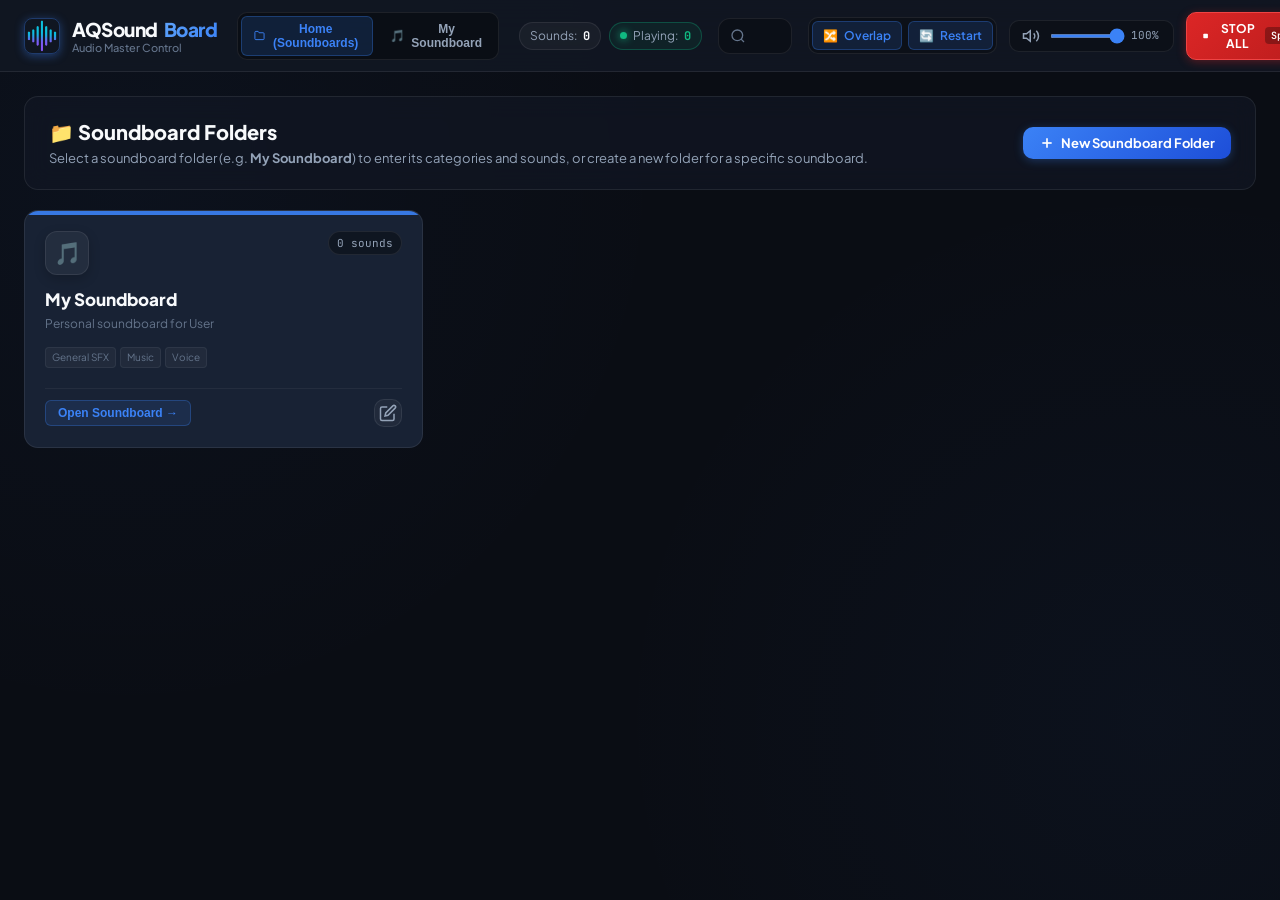
==== index.html @ 8452e9fe "Add multi-track active sound player rack, fix double plus on new soundboard button, and implement fu" ====
<!DOCTYPE html>
<html lang="en">
<head>
    <meta charset="UTF-8">
    <meta name="viewport" content="width=device-width, initial-scale=1.0">
    <title>AQSound | Audio Master Control</title>
    <link rel="icon" type="image/png" href="AQSoundboard_Logo.png">
    <link rel="apple-touch-icon" href="AQSoundboard_Logo.png">
    <link rel="stylesheet" href="styles.css">
    <link rel="preconnect" href="https://fonts.googleapis.com">
    <link rel="preconnect" href="https://fonts.gstatic.com" crossorigin>
    <link href="https://fonts.googleapis.com/css2?family=Plus+Jakarta+Sans:wght@400;500;600;700;800&family=JetBrains+Mono:wght@500;700&display=swap" rel="stylesheet">
    <!-- Google Identity Services (OAuth 2.0) -->
    <script src="https://accounts.google.com/gsi/client" async defer></script>
</head>
<body>
    <div id="dropOverlay" class="drop-overlay hidden">
        <div class="drop-box">
            <svg class="drop-icon" viewBox="0 0 24 24" fill="none" stroke="currentColor" stroke-width="2">
                <path d="M21 15v4a2 2 0 0 1-2 2H5a2 2 0 0 1-2-2v-4"></path>
                <polyline points="17 8 12 3 7 8"></polyline>
                <line x1="12" y1="3" x2="12" y2="15"></line>
            </svg>
            <h3>Drop Audio Files Here</h3>
            <p>MP3, WAV, OGG, AAC, MP4 audio supported</p>
        </div>
    </div>

    <!-- Top App Bar -->
    <header class="app-header">
        <div class="header-left">
            <div class="brand">
                <img src="AQSoundboard_Logo.png" alt="AQSound Logo" class="brand-logo-img">
                <div class="brand-title">
                    <h1>AQSound <span>Board</span></h1>
                    <span class="brand-subtitle">Audio Master Control</span>
                </div>
            </div>

            <!-- View Switcher Tabs (Home Folders vs Soundboard) -->
            <div class="nav-view-switcher">
                <button id="navHomeFoldersBtn" class="view-switch-btn active" title="View All Soundboards">
                    <svg viewBox="0 0 24 24" fill="none" stroke="currentColor" stroke-width="2" width="15" height="15">
                        <path d="M22 19a2 2 0 0 1-2 2H4a2 2 0 0 1-2-2V5a2 2 0 0 1 2-2h5l2 3h9a2 2 0 0 1 2 2z"></path>
                    </svg>
                    <span>Home (Soundboards)</span>
                </button>
                <button id="navSoundboardBtn" class="view-switch-btn" title="Open Active Soundboard">
                    <span id="activeSbNavIcon">🎭</span>
                    <span id="activeSoundboardNavLabel">GRIZAL</span>
                </button>
            </div>
            
            <div class="status-chips">
                <div class="status-chip" id="soundCountChip">
                    <span class="chip-label">Sounds:</span>
                    <strong id="totalSoundsCount">48</strong>
                </div>
                <div class="status-chip playing-chip" id="playingCountChip">
                    <span class="chip-dot"></span>
                    <span class="chip-label">Playing:</span>
                    <strong id="activePlayingCount">0</strong>
                </div>
            </div>
        </div>

        <div class="header-center">
            <div class="search-box">
                <svg class="search-icon" viewBox="0 0 24 24" fill="none" stroke="currentColor" stroke-width="2">
                    <circle cx="11" cy="11" r="8"></circle>
                    <line x1="21" y1="21" x2="16.65" y2="16.65"></line>
                </svg>
                <input type="text" id="searchInput" placeholder="Search sounds, chapters, SFX, or keybinds... (Ctrl+F)" autocomplete="off">
                <button id="clearSearchBtn" class="clear-btn hidden" title="Clear search">✕</button>
            </div>
        </div>

        <div class="header-right">
            <!-- Mode Toggles -->
            <div class="mode-toggles">
                <button id="playbackModeBtn" class="pill-btn" title="Toggle Polyphonic (multiple sounds) vs Solo (exclusive)">
                    <span class="icon" id="modeIcon">🔀</span>
                    <span id="modeText">Overlap</span>
                </button>
                <button id="retriggerModeBtn" class="pill-btn" title="Toggle Retrigger (Restart) vs Pause when keybind pressed again">
                    <span class="icon">🔄</span>
                    <span id="retriggerText">Restart</span>
                </button>
            </div>

            <!-- Master Volume -->
            <div class="master-volume-control">
                <button id="masterMuteBtn" class="icon-btn" title="Mute/Unmute Master">
                    <svg id="masterVolumeIcon" viewBox="0 0 24 24" fill="none" stroke="currentColor" stroke-width="2">
                        <polygon points="11 5 6 9 2 9 2 15 6 15 11 19 11 5"></polygon>
                        <path d="M19.07 4.93a10 10 0 0 1 0 14.14M15.54 8.46a5 5 0 0 1 0 7.07"></path>
                    </svg>
                </button>
                <div class="volume-slider-wrap">
                    <input type="range" id="masterVolumeSlider" min="0" max="100" value="100" title="Master Volume">
                    <span id="masterVolumeValue">100%</span>
                </div>
            </div>

            <!-- Panic Stop -->
            <button id="panicStopBtn" class="panic-btn" title="Stop all playing audio (Shortcut: Space or Esc)">
                <svg viewBox="0 0 24 24" fill="currentColor">
                    <rect x="6" y="6" width="12" height="12" rx="2"></rect>
                </svg>
                <span>STOP ALL</span>
                <span class="kbd-hint">Space</span>
            </button>

            <!-- Actions -->
            <div class="header-actions">
                <button id="openAddModalBtn" class="primary-btn" title="Add new sound button">
                    <svg viewBox="0 0 24 24" fill="none" stroke="currentColor" stroke-width="2.5">
                        <line x1="12" y1="5" x2="12" y2="19"></line>
                        <line x1="5" y1="12" x2="19" y2="12"></line>
                    </svg>
                    <span>Add Sound</span>
                </button>
                <button id="keybindMapBtn" class="icon-btn-bordered" title="View All Keybinds">
                    <svg viewBox="0 0 24 24" fill="none" stroke="currentColor" stroke-width="2">
                        <rect x="2" y="4" width="20" height="16" rx="2"></rect>
                        <path d="M6 8h.01M10 8h.01M14 8h.01M18 8h.01M6 12h.01M10 12h.01M14 12h.01M18 12h.01M7 16h10"></path>
                    </svg>
                </button>
                <button id="settingsBtn" class="icon-btn-bordered" title="Settings & Presets">
                    <svg viewBox="0 0 24 24" fill="none" stroke="currentColor" stroke-width="2">
                        <circle cx="12" cy="12" r="3"></circle>
                        <path d="M19.4 15a1.65 1.65 0 0 0 .33 1.82l.06.06a2 2 0 0 1 0 2.83 2 2 0 0 1-2.83 0l-.06-.06a1.65 1.65 0 0 0-1.82-.33 1.65 1.65 0 0 0-1 1.51V21a2 2 0 0 1-2 2 2 2 0 0 1-2-2v-.09A1.65 1.65 0 0 0 9 19.4a1.65 1.65 0 0 0-1.82.33l-.06.06a2 2 0 0 1-2.83 0 2 2 0 0 1 0-2.83l.06-.06a1.65 1.65 0 0 0 .33-1.82 1.65 1.65 0 0 0-1.51-1H3a2 2 0 0 1-2-2 2 2 0 0 1 2-2h.09A1.65 1.65 0 0 0 4.6 9a1.65 1.65 0 0 0-.33-1.82l-.06-.06a2 2 0 0 1 0-2.83 2 2 0 0 1 2.83 0l.06.06a1.65 1.65 0 0 0 1.82.33H9a1.65 1.65 0 0 0 1-1.51V3a2 2 0 0 1 2-2 2 2 0 0 1 2 2v.09a1.65 1.65 0 0 0 1 1.51 1.65 1.65 0 0 0 1.82-.33l.06-.06a2 2 0 0 1 2.83 0 2 2 0 0 1 0 2.83l-.06.06a1.65 1.65 0 0 0-.33 1.82V9a1.65 1.65 0 0 0 1.51 1H21a2 2 0 0 1 2 2 2 2 0 0 1-2 2h-.09a1.65 1.65 0 0 0-1.51 1z"></path>
                    </svg>
                </button>

                <!-- User Account Profile Button & Dropdown -->
                <div class="user-account-menu-wrap">
                    <button id="userAccountBtn" class="user-account-btn" title="Account & Workspace">
                        <div class="google-acc-avatar-letter header-avatar-letter" style="width:26px; height:26px; font-size:12px; background:#3b82f6;">U</div>
                        <img id="userAvatarImg" class="user-avatar" src="AQSoundboard_Logo.png" alt="Avatar" style="display:none;">
                        <div class="user-meta">
                            <span class="user-display-name" id="userDisplayName">User</span>
                            <span class="user-role-badge user" id="userRoleBadge">👤 User</span>
                        </div>
                        <svg viewBox="0 0 24 24" fill="none" stroke="currentColor" stroke-width="2.5" width="11" height="11">
                            <polyline points="6 9 12 15 18 9"></polyline>
                        </svg>
                    </button>
                    
                    <!-- Account Dropdown Menu -->
                    <div id="accountDropdownMenu" class="account-dropdown-menu hidden">
                        <div class="account-menu-header">
                            <div id="menuAvatarLetterCircle" class="google-acc-avatar-letter" style="background:#3b82f6;">U</div>
                            <img id="menuAvatarImg" class="menu-avatar" src="AQSoundboard_Logo.png" alt="Avatar" style="display:none;">
                            <div class="menu-user-info">
                                <strong id="menuUserName">User</strong>
                                <span id="menuUserEmail" class="menu-email">user@aqsound.local</span>
                                <span id="menuRoleTag" class="role-tag user">👤 Personal Account</span>
                            </div>
                        </div>
                        <div class="account-menu-divider"></div>
                        <button type="button" class="account-menu-action" id="openEditProfileBtn" style="font-weight:600;">
                            <svg viewBox="0 0 24 24" fill="none" stroke="currentColor" stroke-width="2" width="14" height="14">
                                <path d="M20 21v-2a4 4 0 0 0-4-4H8a4 4 0 0 0-4 4v2"></path>
                                <circle cx="12" cy="7" r="4"></circle>
                            </svg>
                            <span>Edit Profile / Account</span>
                        </button>
                        <button type="button" class="account-menu-action" id="openAuthModalBtn" style="font-weight:600;">
                            <svg viewBox="0 0 24 24" fill="none" stroke="currentColor" stroke-width="2" width="14" height="14">
                                <path d="M15 3h4a2 2 0 0 1 2 2v14a2 2 0 0 1-2 2h-4"></path>
                                <polyline points="10 17 15 12 10 7"></polyline>
                                <line x1="15" y1="12" x2="3" y2="12"></line>
                            </svg>
                            <span>Sign In / Switch Account</span>
                        </button>
                        <div class="account-menu-divider"></div>
                        <button type="button" class="account-menu-action danger" id="signOutBtn">
                            <svg viewBox="0 0 24 24" fill="none" stroke="currentColor" stroke-width="2" width="14" height="14">
                                <path d="M9 21H5a2 2 0 0 1-2-2V5a2 2 0 0 1 2-2h4"></path>
                                <polyline points="16 17 21 12 16 7"></polyline>
                                <line x1="21" y1="12" x2="9" y2="12"></line>
                            </svg>
                            <span>Sign Out</span>
                        </button>
                    </div>
                </div>
            </div>
        </div>
    </header>

    <!-- Home / Folders View (Home Screen) -->
    <section id="homeFoldersView" class="home-folders-view">
        <div class="home-folders-header">
            <div class="folders-header-left">
                <h2>📁 Soundboard Folders</h2>
                <p>Select a soundboard folder (e.g. <strong>My Soundboard</strong>) to enter its categories and sounds, or create a new folder for a specific soundboard.</p>
            </div>
            <div class="folders-header-right">
                <button id="createFolderBtn" class="primary-btn">
                    <svg viewBox="0 0 24 24" fill="none" stroke="currentColor" stroke-width="2.5" width="16" height="16">
                        <line x1="12" y1="5" x2="12" y2="19"></line>
                        <line x1="5" y1="12" x2="19" y2="12"></line>
                    </svg>
                    <span>New Soundboard Folder</span>
                </button>
            </div>
        </div>

        <div id="foldersGrid" class="folders-grid">
            <!-- Rendered dynamically by app.js: folders list -->
        </div>
    </section>

    <!-- Stage Soundboard View -->
    <div id="stageSoundboardView" class="stage-view hidden">
        <!-- Breadcrumb & Folder Title Bar -->
        <div id="folderBreadcrumbBar" class="folder-breadcrumb-bar">
            <button id="backToFoldersBtn" class="pill-btn highlight">
                <svg viewBox="0 0 24 24" fill="none" stroke="currentColor" stroke-width="2" width="14" height="14">
                    <line x1="19" y1="12" x2="5" y2="12"></line>
                    <polyline points="12 19 5 12 12 5"></polyline>
                </svg>
                <span>← All Soundboards</span>
            </button>
            <div class="current-folder-title">
                <span class="folder-icon" id="breadcrumbFolderIcon">🎵</span>
                <span id="breadcrumbFolderName">My Soundboard</span>
                <span class="folder-chip-count" id="breadcrumbFolderCount">0 sounds • 0 categories</span>
            </div>
        </div>

        <!-- Navigation / Category Filters Bar -->
        <nav class="categories-bar">
            <button id="catScrollLeftBtn" class="cat-nav-btn" title="Scroll left" aria-label="Scroll categories left">
                <svg viewBox="0 0 24 24" fill="none" stroke="currentColor" stroke-width="2.5">
                    <polyline points="15 18 9 12 15 6"></polyline>
                </svg>
            </button>
            <div class="categories-scroll" id="categoryChipsContainer">
                <!-- Populated dynamically: All, Favorites, General SFX, Kabanata 1..15, Custom -->
            </div>
            <button id="catScrollRightBtn" class="cat-nav-btn" title="Scroll right" aria-label="Scroll categories right">
                <svg viewBox="0 0 24 24" fill="none" stroke="currentColor" stroke-width="2.5">
                    <polyline points="9 18 15 12 9 6"></polyline>
                </svg>
            </button>
            <div class="view-controls">
                <button id="addCategoryBtn" class="pill-btn highlight small" title="Add a new category/chapter to this soundboard">
                    <span>+ Category</span>
                </button>
                <button id="viewGridDensityBtn" class="pill-btn small" title="Toggle Compact / Normal Grid">
                    <span class="icon">⊞</span>
                    <span id="densityText">Normal</span>
                </button>
            </div>
        </nav>

        <!-- Main Soundboard Stage -->
        <main class="main-content">
            <!-- Sound Cards Container -->
            <div id="soundboardGrid" class="sound-grid">
                <!-- Rendered by app.js -->
            </div>

            <!-- Empty state -->
            <div id="emptyState" class="empty-state hidden">
                <div class="empty-icon">🔍</div>
                <h3>No sounds found</h3>
                <p>Try a different search query or filter, or add a new sound button.</p>
                <button class="primary-btn" onclick="document.getElementById('openAddModalBtn').click()">+ Add Sound Now</button>
            </div>
        </main>
    </div>

    <!-- Persistent Pinned Category Bottom Window / Tray -->
    <section id="generalSfxTray" class="general-sfx-tray hidden" data-tray="pinned">
        <div class="sfx-tray-header">
            <div class="sfx-tray-left">
                <span class="sfx-pulse-dot"></span>
                <strong class="sfx-tray-title">⚡ Pinned Window:</strong>
                <span class="pinned-cat-badge" id="pinnedCatNameBadge">General SFX</span>
                <span class="sfx-tray-badge" id="generalSfxCountBadge">2 sounds</span>
                <span class="sfx-tray-desc">Drag any category tab here or switch:</span>
                <select id="pinnedCategoryDropdown" class="mini-select-tray" title="Switch pinned category"></select>
            </div>
            <div class="sfx-tray-right">
                <button id="toggleSfxTrayBtn" class="sfx-toggle-btn" title="Collapse / Expand Pinned Category Tray">
                    <span id="sfxTrayToggleIcon">▼</span>
                    <span id="sfxTrayToggleText">Collapse</span>
                </button>
            </div>
        </div>
        <div class="sfx-tray-drop-banner" id="trayDropBanner">
            <span class="banner-icon">📥</span>
            <span>Drop category here to pin to bottom window!</span>
        </div>
        <div id="generalSfxList" class="sfx-tray-list">
            <!-- Populated dynamically with pinned category sounds -->
        </div>
    </section>

    <!-- Sticky Now Playing Dock (Multi-Track Audio Player) -->
    <footer id="nowPlayingDock" class="now-playing-dock hidden">
        <div class="dock-rack-header hidden" id="dockRackHeader">
            <div class="dock-rack-left">
                <span class="dock-rack-tag">NOW PLAYING</span>
                <span class="dock-rack-count" id="dockRackCount">1 active sound</span>
            </div>
            <div class="dock-rack-right">
                <button type="button" id="dockStopAllBtn" class="dock-rack-stop-all" title="Stop all playing tracks">
                    <svg viewBox="0 0 24 24" fill="currentColor" width="12" height="12">
                        <rect x="6" y="6" width="12" height="12"></rect>
                    </svg>
                    <span>Stop All</span>
                </button>
            </div>
        </div>
        <div id="nowPlayingTracksList" class="dock-tracks-list">
            <!-- Dynamically populated with active track rows by updateNowPlayingDock() -->
        </div>
    </footer>

    <!-- ADD SOUND MODAL -->
    <div id="addSoundModal" class="modal-backdrop hidden">
        <div class="modal-card">
            <div class="modal-header">
                <h2>Add New Sound</h2>
                <button class="modal-close" id="closeAddModalBtn">✕</button>
            </div>
            <form id="addSoundForm" class="modal-body">
                <!-- File Picker / Drop Area -->
                <div class="form-group">
                    <label>Select Audio File</label>
                    <div class="file-drop-zone" id="modalFileDropZone">
                        <input type="file" id="soundFileInput" accept="audio/*,video/mp4" style="display:none;" multiple>
                        <svg viewBox="0 0 24 24" fill="none" stroke="currentColor" stroke-width="2">
                            <path d="M21 15v4a2 2 0 0 1-2 2H5a2 2 0 0 1-2-2v-4"></path>
                            <polyline points="17 8 12 3 7 8"></polyline>
                            <line x1="12" y1="3" x2="12" y2="15"></line>
                        </svg>
                        <p id="fileDropLabel">Click to browse audio files or drag & drop here</p>
                        <span class="file-hint">Supports MP3, WAV, OGG, M4A, FLAC, MP4 (multiple files allowed!)</span>
                    </div>
                </div>

                <div class="form-row">
                    <div class="form-group flex-2">
                        <label for="newSoundTitle">Sound Title / Button Name</label>
                        <input type="text" id="newSoundTitle" placeholder="e.g. Thunder Strike or Climax Theme" required>
                    </div>
                    <div class="form-group flex-1">
                        <label for="newSoundCategory">Category / Chapter</label>
                        <select id="newSoundCategory" class="select-input" required>
                            <!-- Populated dynamically with all categories -->
                        </select>
                        <div id="newCategoryCustomGroup" class="custom-category-group hidden">
                            <input type="text" id="newCategoryCustomInput" placeholder="Enter new category name..." autocomplete="off">
                        </div>
                    </div>
                </div>

                <div class="form-row">
                    <div class="form-group flex-1">
                        <label>Keybind Shortcut</label>
                        <div class="keybind-recorder-input">
                            <input type="text" id="newSoundKeybind" placeholder="Click button to record" readonly>
                            <button type="button" id="recordNewKeybindBtn" class="record-btn">Press Key</button>
                            <button type="button" id="clearNewKeybindBtn" class="clear-key-btn">Clear</button>
                        </div>
                    </div>
                    <div class="form-group flex-1">
                        <label for="newSoundColor">Card Accent Color</label>
                        <div class="color-picker-row">
                            <label class="color-dot"><input type="radio" name="accentColor" value="#3b82f6" checked><span style="background:#3b82f6;"></span></label>
                            <label class="color-dot"><input type="radio" name="accentColor" value="#2563eb"><span style="background:#2563eb;"></span></label>
                            <label class="color-dot"><input type="radio" name="accentColor" value="#06b6d4"><span style="background:#06b6d4;"></span></label>
                            <label class="color-dot"><input type="radio" name="accentColor" value="#10b981"><span style="background:#10b981;"></span></label>
                            <label class="color-dot"><input type="radio" name="accentColor" value="#ef4444"><span style="background:#ef4444;"></span></label>
                            <label class="color-dot"><input type="radio" name="accentColor" value="#8b5cf6"><span style="background:#8b5cf6;"></span></label>
                            <label class="color-dot"><input type="radio" name="accentColor" value="#ec4899"><span style="background:#ec4899;"></span></label>
                        </div>
                    </div>
                </div>

                <div class="form-row">
                    <div class="form-group flex-1">
                        <label class="checkbox-label">
                            <input type="checkbox" id="newSoundLoop">
                            <span>Loop audio continuously (recommended for BGM)</span>
                        </label>
                    </div>
                    <div class="form-group flex-1">
                        <label class="checkbox-label">
                            <input type="checkbox" id="newSoundIsBgm">
                            <span>Mark as Background Music (BGM)</span>
                        </label>
                    </div>
                </div>

                <div class="modal-footer">
                    <button type="button" class="secondary-btn" id="cancelAddBtn">Cancel</button>
                    <button type="submit" class="primary-btn" id="confirmAddBtn">Create Sound Button</button>
                </div>
            </form>
        </div>
    </div>

    <!-- EDIT SOUND MODAL -->
    <div id="editSoundModal" class="modal-backdrop hidden">
        <div class="modal-card">
            <div class="modal-header">
                <h2>Edit Sound</h2>
                <button class="modal-close" id="closeEditModalBtn">✕</button>
            </div>
            <form id="editSoundForm" class="modal-body">
                <input type="hidden" id="editSoundId">

                <div class="form-row">
                    <div class="form-group flex-2">
                        <label for="editSoundTitle">Button Name / Title</label>
                        <input type="text" id="editSoundTitle" required>
                    </div>
                    <div class="form-group flex-1">
                        <label for="editSoundCategory">Category / Chapter</label>
                        <select id="editSoundCategory" class="select-input" required>
                            <!-- Populated dynamically with all categories -->
                        </select>
                        <div id="editCategoryCustomGroup" class="custom-category-group hidden">
                            <input type="text" id="editCategoryCustomInput" placeholder="Enter new category name..." autocomplete="off">
                        </div>
                    </div>
                </div>

                <div class="form-row">
                    <div class="form-group flex-1">
                        <label>Keybind Shortcut</label>
                        <div class="keybind-recorder-input">
                            <input type="text" id="editSoundKeybind" placeholder="None" readonly>
                            <button type="button" id="recordEditKeybindBtn" class="record-btn">Press Key</button>
                            <button type="button" id="clearEditKeybindBtn" class="clear-key-btn">Clear</button>
                        </div>
                    </div>
                    <div class="form-group flex-1">
                        <label>Accent Color</label>
                        <div class="color-picker-row" id="editColorPickerRow">
                            <label class="color-dot"><input type="radio" name="editAccentColor" value="#3b82f6"><span style="background:#3b82f6;"></span></label>
                            <label class="color-dot"><input type="radio" name="editAccentColor" value="#2563eb"><span style="background:#2563eb;"></span></label>
                            <label class="color-dot"><input type="radio" name="editAccentColor" value="#06b6d4"><span style="background:#06b6d4;"></span></label>
                            <label class="color-dot"><input type="radio" name="editAccentColor" value="#10b981"><span style="background:#10b981;"></span></label>
                            <label class="color-dot"><input type="radio" name="editAccentColor" value="#ef4444"><span style="background:#ef4444;"></span></label>
                            <label class="color-dot"><input type="radio" name="editAccentColor" value="#8b5cf6"><span style="background:#8b5cf6;"></span></label>
                            <label class="color-dot"><input type="radio" name="editAccentColor" value="#ec4899"><span style="background:#ec4899;"></span></label>
                        </div>
                    </div>
                </div>

                <div class="form-row">
                    <div class="form-group flex-1">
                        <label for="editSoundVolume">Default Volume (<span id="editVolumeDisplay">100%</span>)</label>
                        <input type="range" id="editSoundVolume" min="0" max="100" value="100">
                    </div>
                    <div class="form-group flex-1">
                        <label for="editSoundPlaybackRate">Playback Speed (<span id="editSpeedDisplay">1.0x</span>)</label>
                        <select id="editSoundPlaybackRate" class="select-input">
                            <option value="0.5">0.5x (Slow-mo)</option>
                            <option value="0.75">0.75x</option>
                            <option value="1.0" selected>1.0x (Normal)</option>
                            <option value="1.25">1.25x</option>
                            <option value="1.5">1.5x (Fast)</option>
                            <option value="2.0">2.0x (Double Speed)</option>
                        </select>
                    </div>
                </div>

                <div class="form-row">
                    <div class="form-group flex-1">
                        <label class="checkbox-label">
                            <input type="checkbox" id="editSoundLoop">
                            <span>Loop this audio continuously</span>
                        </label>
                    </div>
                    <div class="form-group flex-1">
                        <label class="checkbox-label">
                            <input type="checkbox" id="editSoundIsBgm">
                            <span>Background Music (BGM) tag</span>
                        </label>
                    </div>
                </div>

                <div class="modal-footer space-between">
                    <button type="button" class="danger-btn" id="deleteSoundBtn">
                        <svg viewBox="0 0 24 24" fill="none" stroke="currentColor" stroke-width="2" width="16" height="16">
                            <polyline points="3 6 5 6 21 6"></polyline>
                            <path d="M19 6v14a2 2 0 0 1-2 2H7a2 2 0 0 1-2-2V6m3 0V4a2 2 0 0 1 2-2h4a2 2 0 0 1 2 2v2"></path>
                        </svg>
                        <span>Delete Sound</span>
                    </button>
                    <div class="modal-actions-right">
                        <button type="button" class="secondary-btn" id="cancelEditBtn">Cancel</button>
                        <button type="submit" class="primary-btn">Save Changes</button>
                    </div>
                </div>
            </form>
        </div>
    </div>

    <!-- QUICK KEYBIND RECORDING OVERLAY -->
    <div id="keybindCaptureModal" class="modal-backdrop capture-backdrop hidden">
        <div class="capture-box">
            <div class="capture-pulse"></div>
            <h3>Press Any Key or Combo</h3>
            <p>Assigning keybind for: <strong id="captureSoundTitle">Sound Title</strong></p>
            <div class="current-detected-key" id="detectedKeyDisplay">Listening...</div>
            <div class="capture-tips">
                <span>Supports letters (A-Z), numbers (0-9), F1-F12, Space, modifiers like Shift+A, Ctrl+1, etc.</span>
                <span>Press <strong>Esc</strong> to cancel, or <strong>Backspace</strong> to unbind.</span>
            </div>
            <button id="cancelCaptureBtn" class="secondary-btn">Cancel</button>
        </div>
    </div>

    <!-- KEYBIND MAP / CHEATSHEET MODAL -->
    <div id="keybindMapModal" class="modal-backdrop hidden">
        <div class="modal-card wide-modal">
            <div class="modal-header">
                <h2>Active Keybinds Cheat Sheet</h2>
                <button class="modal-close" id="closeKeybindMapBtn">✕</button>
            </div>
            <div class="modal-body">
                <p class="modal-description">Trigger any sound instantly from your keyboard. Click on any row to change its keybind.</p>
                <div class="keybind-table-wrap">
                    <table class="keybind-table">
                        <thead>
                            <tr>
                                <th>Keybind</th>
                                <th>Sound Title</th>
                                <th>Category</th>
                                <th>Type</th>
                                <th>Actions</th>
                            </tr>
                        </thead>
                        <tbody id="keybindTableBody">
                            <!-- Populated dynamically -->
                        </tbody>
                    </table>
                </div>
            </div>
        </div>
    </div>

    <!-- SETTINGS & BACKUP MODAL -->
    <div id="settingsModal" class="modal-backdrop hidden">
        <div class="modal-card">
            <div class="modal-header">
                <h2>Soundboard Settings & Backup</h2>
                <button class="modal-close" id="closeSettingsModalBtn">✕</button>
            </div>
            <div class="modal-body">
                <div class="settings-section">
                    <h3>Backup & Restore</h3>
                    <p>Export your custom soundboard configuration, names, and keybinds to a backup file, or restore one.</p>
                    <div class="settings-actions">
                        <button id="exportConfigBtn" class="pill-btn highlight">
                            <svg viewBox="0 0 24 24" fill="none" stroke="currentColor" stroke-width="2" width="16" height="16">
                                <path d="M21 15v4a2 2 0 0 1-2 2H5a2 2 0 0 1-2-2v-4"></path>
                                <polyline points="7 10 12 15 17 10"></polyline>
                                <line x1="12" y1="15" x2="12" y2="3"></line>
                            </svg>
                            <span>Export Config (JSON)</span>
                        </button>
                        <button id="importConfigBtn" class="pill-btn">
                            <svg viewBox="0 0 24 24" fill="none" stroke="currentColor" stroke-width="2" width="16" height="16">
                                <path d="M21 15v4a2 2 0 0 1-2 2H5a2 2 0 0 1-2-2v-4"></path>
                                <polyline points="17 8 12 3 7 8"></polyline>
                                <line x1="12" y1="3" x2="12" y2="15"></line>
                            </svg>
                            <span>Import Config (JSON)</span>
                        </button>
                        <input type="file" id="importConfigFile" accept=".json" style="display:none;">
                    </div>
                </div>

                <div class="settings-section">
                    <h3>Reset Options</h3>
                    <p>Reset to the original 48 GRizal Audio stage sounds and initial keybind mappings.</p>
                    <button id="resetDefaultsBtn" class="danger-btn outline">Reset to Default Sounds</button>
                </div>

                <div class="settings-section">
                    <h3>Keyboard Shortcuts</h3>
                    <ul class="shortcuts-list">
                        <li><kbd>Space</kbd> or <kbd>Esc</kbd> <span>Panic Stop all active audio</span></li>
                        <li><kbd>Ctrl</kbd> + <kbd>F</kbd> <span>Focus search bar</span></li>
                        <li><kbd>M</kbd> (when not in search) <span>Mute / Unmute master volume</span></li>
                    </ul>
                </div>
            </div>
        </div>
    </div>

    <!-- CREATE / RENAME SOUNDBOARD FOLDER MODAL -->
    <div id="folderModal" class="modal-backdrop hidden">
        <div class="modal-card">
            <div class="modal-header">
                <h2 id="folderModalTitle">Create New Soundboard Folder</h2>
                <button class="modal-close" id="closeFolderModalBtn">✕</button>
            </div>
            <form id="folderForm" class="modal-body">
                <input type="hidden" id="folderOriginalId">
                <div class="form-group">
                    <label for="folderNameInput">Soundboard Name</label>
                    <input type="text" id="folderNameInput" placeholder="e.g. My Soundboard, Gaming SFX, or Stage Play" required autocomplete="off">
                </div>
                <div class="form-group">
                    <label for="folderDescInput">Description (Optional)</label>
                    <input type="text" id="folderDescInput" placeholder="e.g. Soundboard collection for events, characters & SFX" autocomplete="off">
                </div>
                <div class="form-group">
                    <label>Folder Icon</label>
                    <div class="emoji-picker-row" id="folderEmojiPickerRow">
                        <label class="emoji-chip-radio"><input type="radio" name="folderIcon" value="📁" checked><span>📁</span></label>
                        <label class="emoji-chip-radio"><input type="radio" name="folderIcon" value="🎵"><span>🎵</span></label>
                        <label class="emoji-chip-radio"><input type="radio" name="folderIcon" value="🎭"><span>🎭</span></label>
                        <label class="emoji-chip-radio"><input type="radio" name="folderIcon" value="🎮"><span>🎮</span></label>
                        <label class="emoji-chip-radio"><input type="radio" name="folderIcon" value="🎙️"><span>🎙️</span></label>
                        <label class="emoji-chip-radio"><input type="radio" name="folderIcon" value="⚔️"><span>⚔️</span></label>
                        <label class="emoji-chip-radio"><input type="radio" name="folderIcon" value="🎬"><span>🎬</span></label>
                        <label class="emoji-chip-radio"><input type="radio" name="folderIcon" value="🎵"><span>🎵</span></label>
                        <label class="emoji-chip-radio"><input type="radio" name="folderIcon" value="⚡"><span>⚡</span></label>
                        <label class="emoji-chip-radio"><input type="radio" name="folderIcon" value="🔔"><span>🔔</span></label>
                    </div>
                </div>
                <div class="form-group">
                    <label>Folder Color Accent</label>
                    <div class="color-picker-row" id="folderColorPickerRow">
                        <label class="color-dot"><input type="radio" name="folderColor" value="#3b82f6" checked><span style="background:#3b82f6;"></span></label>
                        <label class="color-dot"><input type="radio" name="folderColor" value="#2563eb"><span style="background:#2563eb;"></span></label>
                        <label class="color-dot"><input type="radio" name="folderColor" value="#06b6d4"><span style="background:#06b6d4;"></span></label>
                        <label class="color-dot"><input type="radio" name="folderColor" value="#10b981"><span style="background:#10b981;"></span></label>
                        <label class="color-dot"><input type="radio" name="folderColor" value="#ef4444"><span style="background:#ef4444;"></span></label>
                        <label class="color-dot"><input type="radio" name="folderColor" value="#8b5cf6"><span style="background:#8b5cf6;"></span></label>
                        <label class="color-dot"><input type="radio" name="folderColor" value="#ec4899"><span style="background:#ec4899;"></span></label>
                    </div>
                </div>
                <div class="modal-footer">
                    <button type="button" class="secondary-btn" id="cancelFolderBtn">Cancel</button>
                    <button type="submit" class="primary-btn" id="submitFolderBtn">Save Soundboard</button>
                </div>
            </form>
        </div>
    </div>

    <!-- DELETE SOUNDBOARD FOLDER CONFIRMATION MODAL -->
    <div id="deleteFolderModal" class="modal-backdrop hidden">
        <div class="modal-card">
            <div class="modal-header">
                <h2>Delete Soundboard Folder</h2>
                <button class="modal-close" id="closeDeleteFolderModalBtn">✕</button>
            </div>
            <div class="modal-body">
                <p>Are you sure you want to delete soundboard folder <strong id="deleteFolderNameText"></strong>?</p>
                <p style="font-size:12px; color:var(--text-muted);">All categories and sound buttons in this soundboard will be removed.</p>
                <div class="modal-footer space-between" style="margin-top:12px;">
                    <button type="button" class="secondary-btn" id="cancelDeleteFolderBtn">Cancel</button>
                    <button type="button" class="danger-btn" id="confirmDeleteFolderBtn">Confirm Delete</button>
                </div>
            </div>
        </div>
    </div>

    <!-- CREATE NEW CATEGORY MODAL (Inside Soundboard) -->
    <div id="categoryModal" class="modal-backdrop hidden">
        <div class="modal-card">
            <div class="modal-header">
                <h2>Add Category to Soundboard</h2>
                <button class="modal-close" id="closeCategoryModalBtn">✕</button>
            </div>
            <form id="categoryForm" class="modal-body">
                <div class="form-group">
                    <label for="categoryNameInput">Category Name</label>
                    <input type="text" id="categoryNameInput" placeholder="e.g. Background Music, Battle SFX, or Voice" required autocomplete="off">
                </div>
                <div class="modal-footer">
                    <button type="button" class="secondary-btn" id="cancelCategoryBtn">Cancel</button>
                    <button type="submit" class="primary-btn">Add Category</button>
                </div>
            </form>
        </div>
    </div>

    <!-- RENAME CATEGORY MODAL -->
    <div id="renameCategoryModal" class="modal-backdrop hidden">
        <div class="modal-card">
            <div class="modal-header">
                <h2>Rename Category</h2>
                <button class="modal-close" id="closeRenameCategoryModalBtn">✕</button>
            </div>
            <form id="renameCategoryForm" class="modal-body">
                <input type="hidden" id="renameCategoryOldName">
                <div class="form-group">
                    <label for="renameCategoryNewName">New Category Name</label>
                    <input type="text" id="renameCategoryNewName" placeholder="e.g. Battle SFX or Soundtrack" required autocomplete="off">
                    <span class="file-hint" style="margin-top:6px; display:block;">All sounds currently assigned to this category will automatically update.</span>
                </div>
                <div class="modal-footer">
                    <button type="button" class="secondary-btn" id="cancelRenameCategoryBtn">Cancel</button>
                    <button type="submit" class="primary-btn">Save Name</button>
                </div>
            </form>
        </div>
    </div>

    <!-- DELETE CATEGORY MODAL -->
    <div id="deleteCategoryModal" class="modal-backdrop hidden">
        <div class="modal-card">
            <div class="modal-header">
                <h2>Delete Category</h2>
                <button class="modal-close" id="closeDeleteCategoryModalBtn">✕</button>
            </div>
            <form id="deleteCategoryForm" class="modal-body">
                <input type="hidden" id="deleteCategoryTargetName">
                <p style="font-size:14px; margin-bottom: 12px;">Are you sure you want to delete category <strong id="deleteCategoryTargetText"></strong>?</p>
                <div id="deleteCategorySoundsNotice" class="category-delete-notice">
                    <div style="font-weight: 700; margin-bottom: 6px; font-size: 13px;" id="deleteCategorySoundCountText">This category has sounds.</div>
                    <div style="font-size: 12px; color: var(--text-secondary); margin-bottom: 10px;">What would you like to do with sounds in this category?</div>
                    <div style="display: flex; flex-direction: column; gap: 10px;">
                        <label class="radio-label">
                            <input type="radio" name="deleteCategoryAction" value="move" checked>
                            <span>Move sounds to category:</span>
                            <select id="deleteCategoryMoveTarget" class="select-input mini-select" style="display:inline-block; width:auto; margin-left:6px;"></select>
                        </label>
                        <label class="radio-label" style="color: var(--accent-red);">
                            <input type="radio" name="deleteCategoryAction" value="delete">
                            <span>Delete these sounds from soundboard</span>
                        </label>
                    </div>
                </div>
                <div class="modal-footer space-between" style="margin-top: 16px;">
                    <button type="button" class="secondary-btn" id="cancelDeleteCategoryBtn">Cancel</button>
                    <button type="submit" class="danger-btn">Delete Category</button>
                </div>
            </form>
        </div>
    </div>

    <!-- USER AUTHENTICATION MODAL -->
    <div id="authModal" class="modal-backdrop hidden">
        <div class="modal-card auth-modal-card">
            <div class="modal-header">
                <div style="display:flex; align-items:center; gap:8px;">
                    <img src="AQSoundboard_Logo.png" alt="AQSound" style="width:22px; height:22px; border-radius:4px;">
                    <h2>AQSound Account</h2>
                </div>
                <button class="modal-close" id="closeAuthModalBtn">✕</button>
            </div>
            <div class="modal-body">
                <!-- Google OAuth Sign In Button Container -->
                <div class="google-signin-wrapper" id="googleSignInWrapper">
                    <div id="googleOfficialBtn" class="google-official-btn"></div>
                    <button type="button" class="google-signin-btn" id="authGoogleBtn">
                        <svg viewBox="0 0 24 24" width="18" height="18">
                            <path fill="#4285F4" d="M22.56 12.25c0-.78-.07-1.53-.2-2.25H12v4.26h5.92c-.26 1.37-1.04 2.53-2.21 3.31v2.77h3.57c2.08-1.92 3.28-4.74 3.28-8.09z"/>
                            <path fill="#34A853" d="M12 23c2.97 0 5.46-.98 7.28-2.66l-3.57-2.77c-.98.66-2.23 1.06-3.71 1.06-2.86 0-5.29-1.93-6.16-4.53H2.18v2.84C3.99 20.53 7.7 23 12 23z"/>
                            <path fill="#FBBC05" d="M5.84 14.09c-.22-.66-.35-1.36-.35-2.09s.13-1.43.35-2.09V7.06H2.18C1.43 8.55 1 10.22 1 12s.43 3.45 1.18 4.94l2.85-2.22.81-.63z"/>
                            <path fill="#EA4335" d="M12 5.38c1.62 0 3.06.56 4.21 1.64l3.15-3.15C17.45 2.09 14.97 1 12 1 7.7 1 3.99 3.47 2.18 7.06l3.66 2.84c.87-2.6 3.3-4.52 6.16-4.52z"/>
                        </svg>
                        <span>Sign in with Google</span>
                    </button>
                </div>

                <div class="auth-divider">
                    <span>OR CONTINUE WITH ACCOUNT</span>
                </div>

                <!-- Tabs: Sign In / Create Account -->
                <div class="auth-tabs">
                    <button type="button" class="auth-tab-btn active" id="authTabSignIn">Sign In</button>
                    <button type="button" class="auth-tab-btn" id="authTabSignUp">Create Account</button>
                </div>

                <!-- Sign In Form -->
                <form id="authSignInForm" class="auth-form">
                    <div class="form-group">
                        <label for="authSignInUsername">Username or Email</label>
                        <input type="text" id="authSignInUsername" placeholder="e.g. user or user@example.com" required autocomplete="username">
                    </div>
                    <div class="form-group">
                        <label for="authSignInPassword">Password</label>
                        <input type="password" id="authSignInPassword" placeholder="Enter your password" required autocomplete="current-password">
                        <button type="button" class="forgot-password-link" id="openForgotPasswordBtn">Forgot password?</button>
                    </div>
                    <button type="submit" class="primary-btn full-width" style="margin-top:6px;">Sign In</button>
                </form>

                <!-- Create Account Form (Hidden by default) -->
                <form id="authSignUpForm" class="auth-form hidden">
                    <div class="form-group">
                        <label for="authSignUpName">Display Name</label>
                        <input type="text" id="authSignUpName" placeholder="e.g. User" required autocomplete="name">
                    </div>
                    <div class="form-group">
                        <label for="authSignUpUsername">Username</label>
                        <input type="text" id="authSignUpUsername" placeholder="e.g. user123" required autocomplete="username">
                    </div>
                    <div class="form-group">
                        <label for="authSignUpPassword">Password</label>
                        <input type="password" id="authSignUpPassword" placeholder="Create a password" required autocomplete="new-password">
                    </div>
                    <button type="submit" class="primary-btn full-width" style="margin-top:6px;">Create Account</button>
                </form>
            </div>
        </div>
    </div>

    <!-- GOOGLE ACCOUNT SIGN IN MODAL -->
    <div id="googleAuthModal" class="modal-backdrop hidden">
        <div class="modal-card google-modal-card">
            <div class="google-modal-header">
                <button class="modal-close" id="closeGoogleAuthModalBtn" style="position:absolute; right:16px; top:16px;">✕</button>
                <svg viewBox="0 0 24 24" width="28" height="28" style="margin-bottom:6px;">
                    <path fill="#4285F4" d="M22.56 12.25c0-.78-.07-1.53-.2-2.25H12v4.26h5.92c-.26 1.37-1.04 2.53-2.21 3.31v2.77h3.57c2.08-1.92 3.28-4.74 3.28-8.09z"/>
                    <path fill="#34A853" d="M12 23c2.97 0 5.46-.98 7.28-2.66l-3.57-2.77c-.98.66-2.23 1.06-3.71 1.06-2.86 0-5.29-1.93-6.16-4.53H2.18v2.84C3.99 20.53 7.7 23 12 23z"/>
                    <path fill="#FBBC05" d="M5.84 14.09c-.22-.66-.35-1.36-.35-2.09s.13-1.43.35-2.09V7.06H2.18C1.43 8.55 1 10.22 1 12s.43 3.45 1.18 4.94l2.85-2.22.81-.63z"/>
                    <path fill="#EA4335" d="M12 5.38c1.62 0 3.06.56 4.21 1.64l3.15-3.15C17.45 2.09 14.97 1 12 1 7.7 1 3.99 3.47 2.18 7.06l3.66 2.84c.87-2.6 3.3-4.52 6.16-4.52z"/>
                </svg>
                <h3>Sign in with Google</h3>
                <p>Enter your Google account details to sign in</p>
            </div>
            <div style="padding: 20px;">
                <form id="googleAuthForm" class="auth-form">
                    <div class="form-group">
                        <label for="googleCustomName">Full Name</label>
                        <input type="text" id="googleCustomName" placeholder="Your Full Name (e.g. User)" required autocomplete="name">
                    </div>
                    <div class="google-input-row" style="margin-bottom:4px;">
                        <div class="form-group" style="flex:1;">
                            <label for="googleCustomEmail">Google Email</label>
                            <input type="email" id="googleCustomEmail" placeholder="user@gmail.com" required autocomplete="email">
                        </div>
                    </div>
                    <button type="submit" class="primary-btn full-width" style="margin-top:6px;" id="googleCustomSubmitBtn">Continue with Google</button>
                </form>
            </div>
        </div>
    </div>

    <!-- EDIT ACCOUNT PROFILE MODAL -->
    <div id="editProfileModal" class="modal-backdrop hidden">
        <div class="modal-card auth-modal-card">
            <div class="modal-header">
                <h2>Edit Account Profile</h2>
                <button class="modal-close" id="closeEditProfileModalBtn">✕</button>
            </div>
            <form id="editProfileForm" class="modal-body auth-form">
                <div class="edit-profile-avatar-row">
                    <div id="editProfileAvatarPreview" class="edit-avatar-preview">U</div>
                    <div style="flex:1;">
                        <strong id="editProfileHeaderName" style="font-size:14px; display:block;">User</strong>
                        <span id="editProfileHeaderRole" class="role-tag user" style="font-size:10px;">👤 Personal Account</span>
                    </div>
                </div>

                <div class="form-group">
                    <label for="profileDisplayNameInput">Display Name</label>
                    <input type="text" id="profileDisplayNameInput" placeholder="e.g. User" required autocomplete="name">
                </div>

                <div class="form-group">
                    <label for="profileUsernameInput">Username</label>
                    <input type="text" id="profileUsernameInput" placeholder="e.g. user123" required autocomplete="username">
                </div>

                <div class="form-group">
                    <label for="profileEmailInput">Email Address</label>
                    <input type="email" id="profileEmailInput" placeholder="user@aqsound.local" autocomplete="email">
                </div>

                <div class="account-menu-divider" style="margin: 4px 0;"></div>
                <span style="font-size: 11px; font-weight: 700; color: var(--text-secondary); display:block;">CHANGE PASSWORD (OPTIONAL)</span>

                <div class="form-group">
                    <label for="profileCurrentPasswordInput">Current Password</label>
                    <input type="password" id="profileCurrentPasswordInput" placeholder="Enter current password if set" autocomplete="current-password">
                </div>

                <div class="form-group">
                    <label for="profileNewPasswordInput">New Password</label>
                    <input type="password" id="profileNewPasswordInput" placeholder="Leave blank to keep unchanged" autocomplete="new-password">
                </div>

                <div class="modal-footer space-between" style="margin-top: 10px;">
                    <button type="button" class="secondary-btn" id="cancelEditProfileBtn">Cancel</button>
                    <button type="submit" class="primary-btn">Save Changes</button>
                </div>
            </form>
        </div>
    </div>

    <!-- FORGOT / RESET PASSWORD MODAL -->
    <div id="forgotPasswordModal" class="modal-backdrop hidden">
        <div class="modal-card auth-modal-card">
            <div class="modal-header">
                <h2>Reset Password</h2>
                <button class="modal-close" id="closeForgotPasswordModalBtn">✕</button>
            </div>
            <form id="forgotPasswordForm" class="modal-body auth-form">
                <p style="font-size: 12px; color: var(--text-secondary); margin-bottom: 4px;">
                    Enter your account username or registered email address and choose a new password.
                </p>

                <div class="form-group">
                    <label for="forgotUsernameInput">Username or Email</label>
                    <input type="text" id="forgotUsernameInput" placeholder="e.g. user or user@example.com" required autocomplete="username">
                </div>

                <div class="form-group">
                    <label for="forgotNewPasswordInput">New Password</label>
                    <input type="password" id="forgotNewPasswordInput" placeholder="Enter your new password" required autocomplete="new-password">
                </div>

                <div class="form-group">
                    <label for="forgotConfirmPasswordInput">Confirm New Password</label>
                    <input type="password" id="forgotConfirmPasswordInput" placeholder="Confirm your new password" required autocomplete="new-password">
                </div>

                <div class="modal-footer space-between" style="margin-top: 10px;">
                    <button type="button" class="secondary-btn" id="cancelForgotPasswordBtn">Back to Sign In</button>
                    <button type="submit" class="primary-btn">Reset Password</button>
                </div>
            </form>
        </div>
    </div>

    <!-- Toast Notification Container -->
    <div id="toastContainer" class="toast-container"></div>

    <!-- Scripts -->
    <script src="sounds-data.js"></script>
    <script src="db.js"></script>
    <script src="app.js"></script>
</body>
</html>
---- styles.css ----
/* Modern Stage Soundboard Stylesheet */
:root {
    --bg-main: #0a0d14;
    --bg-surface: #121824;
    --bg-card: #182234;
    --bg-card-hover: #1f2c42;
    --bg-card-active: #243550;
    --border-color: rgba(255, 255, 255, 0.08);
    --border-color-focus: rgba(59, 130, 246, 0.5);
    
    --text-primary: #f8fafc;
    --text-secondary: #94a3b8;
    --text-muted: #64748b;

    --accent-gold: #3b82f6;
    --accent-red: #ef4444;
    --accent-emerald: #10b981;
    --accent-cyan: #06b6d4;
    --accent-blue: #3b82f6;
    --accent-purple: #8b5cf6;
    --accent-pink: #ec4899;

    --font-sans: 'Plus Jakarta Sans', system-ui, -apple-system, sans-serif;
    --font-mono: 'JetBrains Mono', monospace;

    --header-height: 72px;
    --categories-height: 64px;
    --dock-height: 78px;
    --radius-sm: 6px;
    --radius-md: 10px;
    --radius-lg: 14px;
    --radius-xl: 20px;
    --transition: all 0.2s cubic-bezier(0.16, 1, 0.3, 1);
}

*, *::before, *::after {
    box-sizing: border-box;
    margin: 0;
    padding: 0;
}

body {
    background-color: var(--bg-main);
    color: var(--text-primary);
    font-family: var(--font-sans);
    line-height: 1.5;
    min-height: 100vh;
    overflow-x: hidden;
    user-select: none;
    -webkit-user-select: none;
    background-image: 
        radial-gradient(circle at 10% 20%, rgba(59, 130, 246, 0.04) 0%, transparent 40%),
        radial-gradient(circle at 90% 80%, rgba(59, 130, 246, 0.04) 0%, transparent 40%);
    background-attachment: fixed;
}

/* Scrollbars */
::-webkit-scrollbar {
    width: 8px;
    height: 8px;
}
::-webkit-scrollbar-track {
    background: var(--bg-main);
}
::-webkit-scrollbar-thumb {
    background: #273549;
    border-radius: 4px;
}
::-webkit-scrollbar-thumb:hover {
    background: #384c66;
}

/* ================= HEADER ================= */
.app-header {
    position: sticky;
    top: 0;
    z-index: 50;
    height: var(--header-height);
    background: rgba(18, 24, 36, 0.85);
    backdrop-filter: blur(16px);
    -webkit-backdrop-filter: blur(16px);
    border-bottom: 1px solid var(--border-color);
    display: flex;
    align-items: center;
    justify-content: space-between;
    padding: 0 24px;
    gap: 16px;
}

.header-left {
    display: flex;
    align-items: center;
    gap: 20px;
}

.brand {
    display: flex;
    align-items: center;
    gap: 12px;
}

.brand-badge {
    background: linear-gradient(135deg, #3b82f6, #1d4ed8);
    color: #000;
    font-size: 11px;
    font-weight: 800;
    padding: 3px 7px;
    border-radius: 6px;
    letter-spacing: 0.5px;
    box-shadow: 0 2px 8px rgba(59, 130, 246, 0.3);
}

.brand-title h1 {
    font-size: 19px;
    font-weight: 800;
    letter-spacing: -0.5px;
    display: flex;
    align-items: center;
    gap: 6px;
}
.brand-title h1 span {
    color: var(--accent-gold);
    background: linear-gradient(135deg, #60a5fa, #3b82f6);
    -webkit-background-clip: text;
    -webkit-text-fill-color: transparent;
}
.brand-subtitle {
    font-size: 11px;
    color: var(--text-muted);
    font-weight: 500;
    display: block;
    margin-top: -3px;
}

.status-chips {
    display: flex;
    align-items: center;
    gap: 8px;
}
.status-chip {
    background: rgba(255, 255, 255, 0.04);
    border: 1px solid var(--border-color);
    padding: 4px 10px;
    border-radius: 20px;
    font-size: 12px;
    color: var(--text-secondary);
    display: flex;
    align-items: center;
    gap: 6px;
}
.status-chip strong {
    color: var(--text-primary);
    font-family: var(--font-mono);
}
.status-chip.playing-chip {
    border-color: rgba(16, 185, 129, 0.3);
    background: rgba(16, 185, 129, 0.08);
}
.status-chip.playing-chip strong {
    color: var(--accent-emerald);
}
.chip-dot {
    width: 7px;
    height: 7px;
    border-radius: 50%;
    background: var(--accent-emerald);
    box-shadow: 0 0 8px var(--accent-emerald);
    animation: pulse 1.5s infinite;
}

@keyframes pulse {
    0%, 100% { opacity: 1; transform: scale(1); }
    50% { opacity: 0.4; transform: scale(0.85); }
}

/* Header Center: Search */
.header-center {
    flex: 1;
    max-width: 460px;
}
.search-box {
    position: relative;
    display: flex;
    align-items: center;
    width: 100%;
}
.search-icon {
    position: absolute;
    left: 12px;
    width: 16px;
    height: 16px;
    color: var(--text-muted);
    pointer-events: none;
}
.search-box input {
    width: 100%;
    background: rgba(10, 13, 20, 0.7);
    border: 1px solid var(--border-color);
    border-radius: 12px;
    padding: 9px 36px 9px 36px;
    color: var(--text-primary);
    font-family: var(--font-sans);
    font-size: 13px;
    transition: var(--transition);
}
.search-box input:focus {
    outline: none;
    border-color: var(--accent-gold);
    box-shadow: 0 0 0 3px rgba(59, 130, 246, 0.15);
    background: rgba(10, 13, 20, 0.95);
}
.clear-btn {
    position: absolute;
    right: 10px;
    background: transparent;
    border: none;
    color: var(--text-muted);
    cursor: pointer;
    font-size: 14px;
    padding: 4px;
}
.clear-btn:hover {
    color: var(--text-primary);
}

/* Header Right */
.header-right {
    display: flex;
    align-items: center;
    gap: 12px;
}

.mode-toggles {
    display: flex;
    align-items: center;
    gap: 6px;
    background: rgba(0, 0, 0, 0.25);
    padding: 3px;
    border-radius: var(--radius-md);
    border: 1px solid var(--border-color);
}

.pill-btn {
    background: transparent;
    border: none;
    color: var(--text-secondary);
    padding: 6px 10px;
    border-radius: var(--radius-sm);
    font-family: var(--font-sans);
    font-size: 12px;
    font-weight: 600;
    cursor: pointer;
    display: inline-flex;
    align-items: center;
    gap: 6px;
    transition: var(--transition);
}
.pill-btn:hover {
    color: var(--text-primary);
    background: rgba(255, 255, 255, 0.06);
}
.pill-btn.active {
    background: rgba(59, 130, 246, 0.15);
    color: var(--accent-gold);
    border: 1px solid rgba(59, 130, 246, 0.3);
}
.pill-btn.small {
    padding: 4px 8px;
    font-size: 11px;
}
.pill-btn.highlight {
    background: rgba(59, 130, 246, 0.15);
    color: #60a5fa;
    border: 1px solid rgba(59, 130, 246, 0.3);
}

/* Master Volume */
.master-volume-control {
    display: flex;
    align-items: center;
    gap: 8px;
    background: rgba(0, 0, 0, 0.25);
    padding: 4px 10px;
    border-radius: var(--radius-md);
    border: 1px solid var(--border-color);
}
.master-volume-control .icon-btn {
    background: transparent;
    border: none;
    color: var(--text-secondary);
    cursor: pointer;
    display: flex;
    align-items: center;
    padding: 2px;
}
.master-volume-control .icon-btn:hover {
    color: var(--text-primary);
}
.master-volume-control .icon-btn svg {
    width: 18px;
    height: 18px;
}
.volume-slider-wrap {
    display: flex;
    align-items: center;
    gap: 6px;
}
.volume-slider-wrap input[type="range"] {
    width: 75px;
    height: 4px;
    accent-color: var(--accent-gold);
    cursor: pointer;
}
#masterVolumeValue {
    font-family: var(--font-mono);
    font-size: 11px;
    color: var(--text-secondary);
    min-width: 32px;
}

/* Panic Stop */
.panic-btn {
    background: linear-gradient(135deg, #dc2626, #b91c1c);
    border: 1px solid #ef4444;
    color: #fff;
    padding: 8px 14px;
    border-radius: var(--radius-md);
    font-family: var(--font-sans);
    font-size: 12px;
    font-weight: 700;
    cursor: pointer;
    display: flex;
    align-items: center;
    gap: 8px;
    box-shadow: 0 2px 10px rgba(220, 38, 38, 0.35);
    transition: var(--transition);
}
.panic-btn svg {
    width: 14px;
    height: 14px;
}
.panic-btn:hover {
    background: linear-gradient(135deg, #ef4444, #dc2626);
    transform: translateY(-1px);
    box-shadow: 0 4px 14px rgba(239, 68, 68, 0.45);
}
.panic-btn:active {
    transform: translateY(1px);
}
.kbd-hint {
    background: rgba(0, 0, 0, 0.3);
    padding: 2px 6px;
    border-radius: 4px;
    font-family: var(--font-mono);
    font-size: 10px;
    font-weight: 600;
}

/* Header Action Buttons */
.header-actions {
    display: flex;
    align-items: center;
    gap: 8px;
}
.primary-btn {
    background: linear-gradient(135deg, #3b82f6, #1d4ed8);
    color: #ffffff;
    border: none;
    padding: 8px 16px;
    border-radius: var(--radius-md);
    font-family: var(--font-sans);
    font-size: 13px;
    font-weight: 700;
    cursor: pointer;
    display: flex;
    align-items: center;
    gap: 6px;
    transition: var(--transition);
    box-shadow: 0 2px 10px rgba(59, 130, 246, 0.3);
}
.primary-btn svg {
    width: 16px;
    height: 16px;
}
.primary-btn:hover {
    background: linear-gradient(135deg, #60a5fa, #3b82f6);
    transform: translateY(-1px);
    box-shadow: 0 4px 14px rgba(59, 130, 246, 0.45);
}
.primary-btn:active {
    transform: translateY(1px);
}
.icon-btn-bordered {
    background: rgba(255, 255, 255, 0.04);
    border: 1px solid var(--border-color);
    color: var(--text-secondary);
    width: 36px;
    height: 36px;
    border-radius: var(--radius-md);
    display: flex;
    align-items: center;
    justify-content: center;
    cursor: pointer;
    transition: var(--transition);
}
.icon-btn-bordered svg {
    width: 18px;
    height: 18px;
}
.icon-btn-bordered:hover {
    color: var(--text-primary);
    background: rgba(255, 255, 255, 0.08);
    border-color: rgba(255, 255, 255, 0.2);
}

/* ================= CATEGORIES BAR ================= */
.categories-bar {
    position: sticky;
    top: var(--header-height);
    z-index: 40;
    background: rgba(14, 19, 29, 0.92);
    backdrop-filter: blur(14px);
    -webkit-backdrop-filter: blur(14px);
    border-bottom: 1px solid var(--border-color);
    display: flex;
    align-items: center;
    justify-content: space-between;
    padding: 0 16px;
    height: var(--categories-height);
    gap: 8px;
}

.cat-nav-btn {
    background: rgba(255, 255, 255, 0.05);
    border: 1px solid var(--border-color);
    color: var(--text-secondary);
    width: 32px;
    height: 32px;
    border-radius: 50%;
    display: flex;
    align-items: center;
    justify-content: center;
    cursor: pointer;
    flex-shrink: 0;
    transition: var(--transition);
}
.cat-nav-btn svg {
    width: 16px;
    height: 16px;
}
.cat-nav-btn:hover {
    color: var(--accent-gold);
    background: rgba(59, 130, 246, 0.12);
    border-color: var(--accent-gold);
    box-shadow: 0 0 10px rgba(59, 130, 246, 0.2);
}
.cat-nav-btn:disabled, .cat-nav-btn.disabled {
    opacity: 0.2;
    cursor: not-allowed;
    pointer-events: none;
}

.categories-scroll {
    flex: 1;
    min-width: 0;
    display: flex;
    align-items: center;
    gap: 6px;
    overflow-x: auto;
    padding: 6px 0 8px 0;
    scrollbar-width: thin;
    scrollbar-color: rgba(59, 130, 246, 0.45) rgba(255, 255, 255, 0.04);
    scroll-behavior: smooth;
    cursor: grab;
}
.categories-scroll:active {
    cursor: grabbing;
}
.categories-scroll::-webkit-scrollbar {
    height: 5px;
    display: block;
}
.categories-scroll::-webkit-scrollbar-track {
    background: rgba(0, 0, 0, 0.3);
    border-radius: 3px;
    margin: 0 4px;
}
.categories-scroll::-webkit-scrollbar-thumb {
    background: rgba(59, 130, 246, 0.45);
    border-radius: 3px;
    cursor: pointer;
    transition: background 0.2s ease;
}
.categories-scroll::-webkit-scrollbar-thumb:hover {
    background: rgba(59, 130, 246, 0.85);
}
.category-chip {
    background: rgba(255, 255, 255, 0.04);
    border: 1px solid var(--border-color);
    color: var(--text-secondary);
    padding: 6px 12px;
    border-radius: 20px;
    font-size: 12px;
    font-weight: 600;
    cursor: pointer;
    white-space: nowrap;
    display: inline-flex;
    align-items: center;
    gap: 6px;
    transition: var(--transition);
    user-select: none;
    position: relative;
}
.category-chip:hover {
    color: var(--text-primary);
    background: rgba(255, 255, 255, 0.08);
    border-color: rgba(255, 255, 255, 0.2);
}
.category-chip.active {
    background: var(--text-primary);
    color: #0b0f19;
    border-color: var(--text-primary);
}
.category-chip.is-pinned-cat {
    border-color: var(--accent-gold);
    box-shadow: 0 0 10px rgba(59, 130, 246, 0.25);
}
.category-chip.is-pinned-cat:not(.active) {
    color: var(--accent-gold);
}
.category-chip.is-dragging-chip {
    opacity: 0.35;
    transform: scale(0.95);
}
.chip-drag-handle {
    font-size: 11px;
    opacity: 0.4;
    cursor: grab;
    letter-spacing: -1px;
    margin-right: 2px;
}
.category-chip:hover .chip-drag-handle {
    opacity: 0.8;
}
.chip-actions {
    display: none;
    align-items: center;
    gap: 3px;
    margin-left: 2px;
}
.category-chip:hover .chip-actions,
.category-chip:focus-within .chip-actions {
    display: inline-flex;
}
.chip-btn {
    display: inline-flex;
    align-items: center;
    justify-content: center;
    width: 18px;
    height: 18px;
    border-radius: 4px;
    font-size: 10px;
    background: rgba(0, 0, 0, 0.35);
    color: var(--text-secondary);
    cursor: pointer;
    transition: var(--transition);
}
.category-chip.active .chip-btn {
    background: rgba(0, 0, 0, 0.2);
    color: #0b0f19;
}
.chip-btn:hover {
    background: var(--accent-gold);
    color: #0b0f19;
    transform: scale(1.15);
}
.chip-btn.chip-delete-btn:hover {
    background: var(--accent-red);
    color: #fff;
}
.chip-count {
    background: rgba(0, 0, 0, 0.25);
    padding: 1px 6px;
    border-radius: 10px;
    font-size: 11px;
    font-family: var(--font-mono);
}
.category-chip.active .chip-count {
    background: rgba(0, 0, 0, 0.15);
    color: #0b0f19;
    font-weight: 700;
}

/* ================= MAIN CONTENT & GRID ================= */
.main-content {
    max-width: 1600px;
    margin: 0 auto;
    padding: 24px;
}

.sound-grid {
    display: grid;
    grid-template-columns: repeat(auto-fill, minmax(280px, 1fr));
    gap: 16px;
}

.sound-grid.compact {
    grid-template-columns: repeat(auto-fill, minmax(220px, 1fr));
    gap: 10px;
}

/* Sound Card */
.sound-card {
    position: relative;
    background: var(--bg-card);
    border: 1px solid var(--border-color);
    border-radius: var(--radius-lg);
    padding: 16px;
    display: flex;
    flex-direction: column;
    justify-content: space-between;
    min-height: 140px;
    cursor: pointer;
    transition: transform 0.18s cubic-bezier(0.16, 1, 0.3, 1), box-shadow 0.18s cubic-bezier(0.16, 1, 0.3, 1), border-color 0.18s;
    overflow: hidden;
}

.sound-card::before {
    content: '';
    position: absolute;
    top: 0;
    left: 0;
    width: 4px;
    height: 100%;
    background: var(--card-color, var(--accent-gold));
    opacity: 0.8;
}

.sound-card:hover {
    background: var(--bg-card-hover);
    transform: translateY(-2px);
    box-shadow: 0 8px 24px rgba(0, 0, 0, 0.35);
    border-color: rgba(255, 255, 255, 0.15);
}

.sound-card:active {
    transform: translateY(0);
}

/* Playing State */
.sound-card.is-playing {
    background: var(--bg-card-active);
    border-color: var(--card-color, var(--accent-gold));
    box-shadow: 0 0 20px rgba(59, 130, 246, 0.18), 0 8px 24px rgba(0, 0, 0, 0.4);
}

.sound-card.key-trigger {
    animation: flashTrigger 0.35s ease-out;
}
@keyframes flashTrigger {
    0% { transform: scale(0.97); filter: brightness(1.7); }
    100% { transform: scale(1); filter: brightness(1); }
}

/* Progress bar inside card */
.card-progress-bar {
    position: absolute;
    bottom: 0;
    left: 0;
    height: 4px;
    width: 0%;
    background: var(--card-color, var(--accent-gold));
    box-shadow: 0 0 8px var(--card-color, var(--accent-gold));
    transition: width 0.1s linear;
}

/* Card Top Row */
.card-top {
    display: flex;
    align-items: flex-start;
    justify-content: space-between;
    gap: 8px;
    margin-bottom: 8px;
}
.card-badges {
    display: flex;
    align-items: center;
    gap: 6px;
    flex-wrap: wrap;
}
.category-badge {
    font-size: 10px;
    font-weight: 700;
    text-transform: uppercase;
    letter-spacing: 0.5px;
    padding: 2px 7px;
    border-radius: 4px;
    background: rgba(255, 255, 255, 0.06);
    color: var(--card-color, var(--text-secondary));
    border: 1px solid rgba(255, 255, 255, 0.05);
}
.type-badge {
    font-size: 10px;
    font-weight: 700;
    padding: 2px 6px;
    border-radius: 4px;
    background: rgba(0, 0, 0, 0.3);
    color: var(--text-muted);
}
.type-badge.bgm {
    color: #60a5fa;
    border: 1px solid rgba(59, 130, 246, 0.2);
}

/* Keycap Styling */
.keycap-badge {
    font-family: var(--font-mono);
    font-size: 11px;
    font-weight: 700;
    color: #f1f5f9;
    background: linear-gradient(180deg, #2b394f 0%, #1e2838 100%);
    border: 1px solid #435572;
    border-bottom: 3px solid #141b26;
    padding: 2px 8px;
    border-radius: 6px;
    box-shadow: 0 2px 4px rgba(0,0,0,0.3);
    cursor: pointer;
    transition: var(--transition);
    display: inline-flex;
    align-items: center;
    justify-content: center;
    min-width: 28px;
    height: 24px;
}
.keycap-badge:hover {
    filter: brightness(1.2);
    border-color: var(--accent-gold);
}
.keycap-badge.unset {
    background: rgba(255, 255, 255, 0.03);
    border: 1px dashed rgba(255, 255, 255, 0.15);
    border-bottom: 1px dashed rgba(255, 255, 255, 0.15);
    color: var(--text-muted);
    font-size: 10px;
}
.keycap-badge.unset:hover {
    color: var(--accent-gold);
    border-color: var(--accent-gold);
}

/* Card Body */
.card-body {
    flex: 1;
    display: flex;
    flex-direction: column;
    justify-content: center;
    margin: 6px 0;
}
.sound-title {
    font-size: 15px;
    font-weight: 700;
    color: var(--text-primary);
    line-height: 1.3;
    display: -webkit-box;
    -webkit-line-clamp: 2;
    -webkit-box-orient: vertical;
    overflow: hidden;
}

.sound-meta {
    display: flex;
    align-items: center;
    gap: 8px;
    margin-top: 4px;
    font-size: 11px;
    color: var(--text-muted);
    font-family: var(--font-mono);
}

/* Equalizer Bars on Playing */
.sound-eq {
    display: none;
    align-items: flex-end;
    gap: 2px;
    height: 12px;
}
.sound-card.is-playing .sound-eq {
    display: flex;
}
.sound-eq span {
    width: 2px;
    height: 100%;
    background: var(--card-color, var(--accent-gold));
    border-radius: 1px;
    animation: eqBounce 0.6s infinite ease-in-out alternate;
}
.sound-eq span:nth-child(1) { animation-delay: 0.1s; }
.sound-eq span:nth-child(2) { animation-delay: 0.3s; }
.sound-eq span:nth-child(3) { animation-delay: 0.2s; }
.sound-eq span:nth-child(4) { animation-delay: 0.4s; }

@keyframes eqBounce {
    0% { height: 2px; }
    100% { height: 12px; }
}

/* Card Bottom Controls */
.card-bottom {
    display: flex;
    align-items: center;
    justify-content: space-between;
    margin-top: 8px;
    padding-top: 8px;
    border-top: 1px solid rgba(255, 255, 255, 0.05);
}

.card-play-trigger {
    display: flex;
    align-items: center;
    gap: 6px;
    font-size: 11px;
    font-weight: 600;
    color: var(--text-secondary);
}
.play-btn-circle {
    width: 26px;
    height: 26px;
    border-radius: 50%;
    background: rgba(255, 255, 255, 0.08);
    display: flex;
    align-items: center;
    justify-content: center;
    color: var(--text-primary);
    transition: var(--transition);
}
.sound-card:hover .play-btn-circle {
    background: var(--card-color, var(--accent-gold));
    color: #000;
}
.sound-card.is-playing .play-btn-circle {
    background: var(--card-color, var(--accent-gold));
    color: #000;
}

.card-actions {
    display: flex;
    align-items: center;
    gap: 4px;
}
.card-btn {
    background: transparent;
    border: none;
    color: var(--text-muted);
    padding: 4px;
    border-radius: 4px;
    cursor: pointer;
    transition: var(--transition);
    display: flex;
    align-items: center;
    justify-content: center;
}
.card-btn svg {
    width: 14px;
    height: 14px;
}
.card-btn:hover {
    color: var(--text-primary);
    background: rgba(255, 255, 255, 0.06);
}
.card-btn.active {
    color: var(--accent-gold);
}
.card-btn.favorited {
    color: #eab308;
}

/* Compact mode tweaks */
.sound-grid.compact .sound-card {
    min-height: 105px;
    padding: 12px;
}
.sound-grid.compact .sound-title {
    font-size: 13px;
}
.sound-grid.compact .card-bottom {
    margin-top: 4px;
    padding-top: 4px;
}

/* ================= EMPTY STATE ================= */
.empty-state {
    text-align: center;
    padding: 80px 20px;
    color: var(--text-secondary);
}
.empty-icon {
    font-size: 44px;
    margin-bottom: 12px;
}
.empty-state h3 {
    color: var(--text-primary);
    font-size: 18px;
    margin-bottom: 6px;
}
.empty-state p {
    font-size: 13px;
    color: var(--text-muted);
    margin-bottom: 16px;
}

/* ================= NOW PLAYING DOCK (MULTI-TRACK PLAYER) ================= */
.now-playing-dock {
    position: fixed;
    bottom: 0;
    left: 0;
    right: 0;
    z-index: 60;
    background: rgba(18, 24, 36, 0.95);
    backdrop-filter: blur(20px);
    -webkit-backdrop-filter: blur(20px);
    border-top: 1px solid rgba(255, 255, 255, 0.1);
    box-shadow: 0 -8px 30px rgba(0, 0, 0, 0.6);
    padding: 10px 20px;
    max-height: 280px;
    overflow-y: auto;
    transition: transform 0.3s cubic-bezier(0.16, 1, 0.3, 1);
}
.dock-rack-header {
    max-width: 1600px;
    margin: 0 auto 6px auto;
    display: flex;
    align-items: center;
    justify-content: space-between;
    padding-bottom: 6px;
    border-bottom: 1px solid rgba(255, 255, 255, 0.08);
}
.dock-rack-left {
    display: flex;
    align-items: center;
    gap: 8px;
}
.dock-rack-tag {
    font-size: 10px;
    font-weight: 800;
    letter-spacing: 0.06em;
    background: rgba(59, 130, 246, 0.2);
    color: var(--accent-gold);
    padding: 2px 7px;
    border-radius: 4px;
    border: 1px solid rgba(59, 130, 246, 0.3);
}
.dock-rack-count {
    font-size: 12px;
    font-weight: 600;
    color: var(--text-secondary);
}
.dock-rack-stop-all {
    display: inline-flex;
    align-items: center;
    gap: 6px;
    background: rgba(239, 68, 68, 0.15);
    border: 1px solid rgba(239, 68, 68, 0.35);
    color: #f87171;
    border-radius: 6px;
    padding: 4px 10px;
    font-size: 11px;
    font-weight: 700;
    cursor: pointer;
    transition: var(--transition);
}
.dock-rack-stop-all:hover {
    background: var(--accent-red);
    color: #fff;
    transform: translateY(-1px);
}
.dock-tracks-list {
    max-width: 1600px;
    margin: 0 auto;
    display: flex;
    flex-direction: column;
    gap: 6px;
}
.dock-track-row {
    display: flex;
    align-items: center;
    justify-content: space-between;
    gap: 16px;
    padding: 6px 12px;
    background: rgba(255, 255, 255, 0.03);
    border: 1px solid rgba(255, 255, 255, 0.05);
    border-radius: var(--radius-md);
    transition: var(--transition);
}
.dock-track-row:hover {
    background: rgba(255, 255, 255, 0.06);
    border-color: rgba(59, 130, 246, 0.3);
}
.dock-track-row.is-paused {
    opacity: 0.75;
}
.dock-left {
    display: flex;
    align-items: center;
    gap: 12px;
    min-width: 200px;
    max-width: 280px;
    flex-shrink: 0;
}
.now-playing-indicator {
    display: flex;
    align-items: flex-end;
    gap: 3px;
    height: 20px;
}
.now-playing-indicator .bar {
    width: 3px;
    height: 100%;
    background: var(--accent-gold);
    border-radius: 2px;
    animation: barPulse 0.8s infinite ease-in-out alternate;
}
.now-playing-indicator.paused .bar {
    animation-play-state: paused;
    height: 6px !important;
    opacity: 0.5;
}
.now-playing-indicator .bar1 { animation-delay: 0.1s; }
.now-playing-indicator .bar2 { animation-delay: 0.3s; }
.now-playing-indicator .bar3 { animation-delay: 0.2s; }
.now-playing-indicator .bar4 { animation-delay: 0.4s; }

@keyframes barPulse {
    0% { height: 4px; }
    100% { height: 20px; }
}

.dock-info {
    overflow: hidden;
}
.dock-title {
    font-size: 13px;
    font-weight: 700;
    white-space: nowrap;
    overflow: hidden;
    text-overflow: ellipsis;
}
.dock-subtitle {
    font-size: 11px;
    color: var(--text-muted);
    white-space: nowrap;
    overflow: hidden;
    text-overflow: ellipsis;
}

.dock-center {
    flex: 1;
    max-width: 600px;
    min-width: 140px;
}
.dock-timeline {
    display: flex;
    align-items: center;
    gap: 10px;
    width: 100%;
}
.dock-time {
    font-family: var(--font-mono);
    font-size: 11px;
    color: var(--text-muted);
    min-width: 36px;
}
.dock-progress {
    flex: 1;
    height: 6px;
    accent-color: var(--accent-gold);
    cursor: pointer;
}

.dock-right {
    display: flex;
    align-items: center;
    gap: 10px;
    flex-shrink: 0;
}
.dock-btn {
    background: transparent;
    border: none;
    color: var(--text-secondary);
    padding: 6px;
    border-radius: 6px;
    cursor: pointer;
    transition: var(--transition);
    display: flex;
    align-items: center;
}
.dock-btn svg {
    width: 16px;
    height: 16px;
}
.dock-btn:hover {
    color: var(--text-primary);
    background: rgba(255, 255, 255, 0.08);
}
.dock-btn.active {
    color: var(--accent-gold);
}
.dock-volume {
    display: flex;
    align-items: center;
    gap: 6px;
}
.dock-volume svg {
    width: 15px;
    height: 15px;
    color: var(--text-muted);
}
.dock-volume input[type="range"] {
    width: 70px;
    height: 4px;
    accent-color: var(--accent-gold);
}
.dock-play-btn {
    background: #fff;
    color: #0b0f19;
    border: none;
    width: 32px;
    height: 32px;
    border-radius: 50%;
    display: flex;
    align-items: center;
    justify-content: center;
    cursor: pointer;
    transition: var(--transition);
}
.dock-play-btn:hover {
    transform: scale(1.06);
}
.dock-stop-btn {
    background: rgba(239, 68, 68, 0.15);
    border: 1px solid rgba(239, 68, 68, 0.3);
    color: var(--accent-red);
    width: 32px;
    height: 32px;
    border-radius: 50%;
    display: flex;
    align-items: center;
    justify-content: center;
    cursor: pointer;
    transition: var(--transition);
}
.dock-stop-btn:hover {
    background: var(--accent-red);
    color: #fff;
}

/* ================= MODALS ================= */
.modal-backdrop {
    position: fixed;
    inset: 0;
    z-index: 100;
    background: rgba(0, 0, 0, 0.75);
    backdrop-filter: blur(8px);
    -webkit-backdrop-filter: blur(8px);
    display: flex;
    align-items: center;
    justify-content: center;
    padding: 20px;
    animation: fadeIn 0.18s ease-out;
}
@keyframes fadeIn {
    from { opacity: 0; }
    to { opacity: 1; }
}

.modal-card {
    background: #141b28;
    border: 1px solid rgba(255, 255, 255, 0.12);
    border-radius: var(--radius-xl);
    width: 100%;
    max-width: 560px;
    max-height: 90vh;
    overflow-y: auto;
    box-shadow: 0 20px 50px rgba(0, 0, 0, 0.6);
    animation: scaleUp 0.18s cubic-bezier(0.16, 1, 0.3, 1);
}
.modal-card.wide-modal {
    max-width: 780px;
}
@keyframes scaleUp {
    from { transform: scale(0.95); opacity: 0; }
    to { transform: scale(1); opacity: 1; }
}

.modal-header {
    display: flex;
    align-items: center;
    justify-content: space-between;
    padding: 20px 24px;
    border-bottom: 1px solid var(--border-color);
}
.modal-header h2 {
    font-size: 18px;
    font-weight: 700;
}
.modal-close {
    background: transparent;
    border: none;
    color: var(--text-muted);
    font-size: 18px;
    cursor: pointer;
    padding: 4px;
}
.modal-close:hover {
    color: var(--text-primary);
}

.modal-body {
    padding: 24px;
    display: flex;
    flex-direction: column;
    gap: 18px;
}
.modal-description {
    font-size: 13px;
    color: var(--text-secondary);
    margin-bottom: 12px;
}

.form-row {
    display: flex;
    gap: 16px;
}
.form-group {
    display: flex;
    flex-direction: column;
    gap: 6px;
}
.form-group.flex-1 { flex: 1; }
.form-group.flex-2 { flex: 2; }

.form-group label {
    font-size: 12px;
    font-weight: 600;
    color: var(--text-secondary);
}
.form-group input,
.form-group input[type="text"],
.form-group input[type="password"],
.form-group input[type="email"],
.select-input {
    background: rgba(0, 0, 0, 0.3);
    border: 1px solid var(--border-color);
    border-radius: var(--radius-md);
    padding: 10px 14px;
    color: var(--text-primary);
    font-family: var(--font-sans);
    font-size: 13px;
    width: 100%;
    box-sizing: border-box;
    transition: var(--transition);
}
.form-group input:focus,
.form-group input[type="text"]:focus,
.form-group input[type="password"]:focus,
.form-group input[type="email"]:focus,
.select-input:focus {
    outline: none;
    border-color: var(--accent-gold);
    box-shadow: 0 0 0 3px rgba(59, 130, 246, 0.15);
}

.select-input {
    cursor: pointer;
}
.select-input option {
    background: #141b28;
    color: #fff;
}

/* File Drop Zone in modal */
.file-drop-zone {
    border: 2px dashed rgba(255, 255, 255, 0.15);
    background: rgba(255, 255, 255, 0.02);
    border-radius: var(--radius-lg);
    padding: 24px;
    text-align: center;
    cursor: pointer;
    transition: var(--transition);
    display: flex;
    flex-direction: column;
    align-items: center;
    gap: 8px;
}
.file-drop-zone:hover, .file-drop-zone.drag-active {
    border-color: var(--accent-gold);
    background: rgba(59, 130, 246, 0.05);
}
.file-drop-zone svg {
    width: 32px;
    height: 32px;
    color: var(--accent-gold);
}
.file-drop-zone p {
    font-size: 13px;
    font-weight: 600;
    color: var(--text-primary);
}
.file-hint {
    font-size: 11px;
    color: var(--text-muted);
}

/* Keybind recorder input */
.keybind-recorder-input {
    display: flex;
    gap: 6px;
}
.keybind-recorder-input input {
    flex: 1;
    font-family: var(--font-mono);
    font-weight: 700;
    text-align: center;
    letter-spacing: 1px;
    background: rgba(0, 0, 0, 0.3);
    border: 1px solid var(--border-color);
    border-radius: var(--radius-md);
    padding: 8px 10px;
    color: var(--accent-gold);
}
.record-btn {
    background: rgba(255, 255, 255, 0.06);
    border: 1px solid var(--border-color);
    color: var(--text-primary);
    font-size: 11px;
    font-weight: 600;
    padding: 0 12px;
    border-radius: var(--radius-md);
    cursor: pointer;
    transition: var(--transition);
    white-space: nowrap;
}
.record-btn:hover {
    background: rgba(59, 130, 246, 0.2);
    border-color: var(--accent-gold);
    color: var(--accent-gold);
}
.clear-key-btn {
    background: transparent;
    border: 1px solid var(--border-color);
    color: var(--text-muted);
    font-size: 11px;
    padding: 0 10px;
    border-radius: var(--radius-md);
    cursor: pointer;
}
.clear-key-btn:hover {
    color: var(--accent-red);
    border-color: var(--accent-red);
}

/* Color pickers */
.color-picker-row {
    display: flex;
    align-items: center;
    gap: 8px;
    padding-top: 6px;
}
.color-dot {
    cursor: pointer;
    position: relative;
}
.color-dot input {
    position: absolute;
    opacity: 0;
}
.color-dot span {
    display: block;
    width: 24px;
    height: 24px;
    border-radius: 50%;
    transition: transform 0.15s, box-shadow 0.15s;
}
.color-dot input:checked + span {
    transform: scale(1.2);
    box-shadow: 0 0 0 2px #fff;
}

/* Checkbox */
.checkbox-label {
    display: flex;
    align-items: center;
    gap: 10px;
    font-size: 13px;
    color: var(--text-secondary);
    cursor: pointer;
}
.checkbox-label input[type="checkbox"] {
    width: 16px;
    height: 16px;
    accent-color: var(--accent-gold);
}

/* Modal Footer */
.modal-footer {
    display: flex;
    align-items: center;
    justify-content: flex-end;
    gap: 10px;
    margin-top: 10px;
}
.modal-footer.space-between {
    justify-content: space-between;
}
.modal-actions-right {
    display: flex;
    gap: 10px;
}

.secondary-btn {
    background: rgba(255, 255, 255, 0.05);
    border: 1px solid var(--border-color);
    color: var(--text-secondary);
    padding: 8px 16px;
    border-radius: var(--radius-md);
    font-size: 13px;
    font-weight: 600;
    cursor: pointer;
    transition: var(--transition);
}
.secondary-btn:hover {
    background: rgba(255, 255, 255, 0.1);
    color: var(--text-primary);
}

.danger-btn {
    background: rgba(239, 68, 68, 0.15);
    border: 1px solid rgba(239, 68, 68, 0.3);
    color: #ef4444;
    padding: 8px 16px;
    border-radius: var(--radius-md);
    font-size: 13px;
    font-weight: 600;
    cursor: pointer;
    display: flex;
    align-items: center;
    gap: 6px;
    transition: var(--transition);
}
.danger-btn:hover {
    background: #ef4444;
    color: #fff;
}
.danger-btn.outline {
    background: transparent;
}

/* Capture Modal */
.capture-box {
    background: #141b28;
    border: 2px solid var(--accent-gold);
    border-radius: var(--radius-xl);
    padding: 36px 30px;
    text-align: center;
    max-width: 440px;
    width: 100%;
    box-shadow: 0 0 40px rgba(59, 130, 246, 0.25);
    display: flex;
    flex-direction: column;
    align-items: center;
    gap: 14px;
}
.current-detected-key {
    font-family: var(--font-mono);
    font-size: 26px;
    font-weight: 800;
    color: var(--accent-gold);
    background: rgba(0, 0, 0, 0.4);
    border: 1px solid rgba(59, 130, 246, 0.4);
    padding: 12px 24px;
    border-radius: var(--radius-md);
    margin: 8px 0;
    min-width: 180px;
}
.capture-tips {
    display: flex;
    flex-direction: column;
    gap: 4px;
    font-size: 11px;
    color: var(--text-muted);
}
.capture-tips kbd, .shortcuts-list kbd {
    background: #1e2838;
    border: 1px solid #334155;
    padding: 2px 6px;
    border-radius: 4px;
    font-family: var(--font-mono);
    color: var(--text-primary);
}

/* Keybinds Cheat Sheet Table */
.keybind-table-wrap {
    max-height: 480px;
    overflow-y: auto;
    border: 1px solid var(--border-color);
    border-radius: var(--radius-md);
}
.keybind-table {
    width: 100%;
    border-collapse: collapse;
    font-size: 13px;
    text-align: left;
}
.keybind-table th {
    background: rgba(0, 0, 0, 0.3);
    padding: 10px 14px;
    color: var(--text-secondary);
    font-size: 11px;
    text-transform: uppercase;
    font-weight: 700;
    position: sticky;
    top: 0;
    z-index: 2;
}
.keybind-table td {
    padding: 10px 14px;
    border-top: 1px solid var(--border-color);
    color: var(--text-primary);
}
.keybind-table tr:hover td {
    background: rgba(255, 255, 255, 0.03);
}

/* Settings Sections */
.settings-section {
    padding-bottom: 16px;
    border-bottom: 1px solid var(--border-color);
    display: flex;
    flex-direction: column;
    gap: 8px;
}
.settings-section h3 {
    font-size: 15px;
    font-weight: 700;
}
.settings-section p {
    font-size: 13px;
    color: var(--text-secondary);
}
.settings-actions {
    display: flex;
    gap: 10px;
    margin-top: 6px;
}
.shortcuts-list {
    list-style: none;
    display: flex;
    flex-direction: column;
    gap: 8px;
    margin-top: 6px;
    font-size: 13px;
}
.shortcuts-list li {
    display: flex;
    align-items: center;
    gap: 12px;
}
.shortcuts-list span {
    color: var(--text-secondary);
}

/* Drop Overlay */
.drop-overlay {
    position: fixed;
    inset: 0;
    z-index: 200;
    background: rgba(10, 13, 20, 0.9);
    backdrop-filter: blur(10px);
    display: flex;
    align-items: center;
    justify-content: center;
    pointer-events: none;
    transition: opacity 0.2s ease;
}
.drop-box {
    border: 3px dashed var(--accent-gold);
    border-radius: var(--radius-xl);
    padding: 60px 80px;
    text-align: center;
    background: rgba(59, 130, 246, 0.08);
    display: flex;
    flex-direction: column;
    align-items: center;
    gap: 12px;
    animation: pulseDrop 1.5s infinite alternate;
}
@keyframes pulseDrop {
    0% { transform: scale(0.98); }
    100% { transform: scale(1.02); }
}
.drop-box .drop-icon {
    width: 64px;
    height: 64px;
    color: var(--accent-gold);
}
.drop-box h3 {
    font-size: 24px;
    font-weight: 800;
    color: #fff;
}
.drop-box p {
    font-size: 14px;
    color: var(--text-secondary);
}

/* Utilities */
.hidden {
    display: none !important;
}

/* Responsive adjustments */
@media (max-width: 1024px) {
    .app-header {
        flex-wrap: wrap;
        height: auto;
        padding: 10px 14px;
        gap: 8px;
    }
    .header-center {
        order: 3;
        max-width: 100%;
        width: 100%;
        margin-top: 4px;
    }
    .categories-bar {
        padding: 0 14px;
    }
    .main-content {
        padding: 14px;
    }
}

@media (max-width: 768px) {
    :root {
        --header-height: auto;
    }
    body {
        padding-top: 0;
    }
    .app-header {
        position: relative;
        flex-direction: column;
        align-items: stretch;
        gap: 8px;
        padding: 10px 12px;
    }
    .header-left {
        width: 100%;
        display: flex;
        flex-wrap: wrap;
        align-items: center;
        justify-content: space-between;
        gap: 8px;
    }
    .brand {
        gap: 8px;
    }
    .brand-title h1 {
        font-size: 16px;
    }
    .brand-logo-img {
        width: 26px;
        height: 26px;
    }
    .nav-view-switcher {
        width: 100%;
        display: flex;
        margin: 4px 0;
    }
    .view-switch-btn {
        flex: 1;
        justify-content: center;
        padding: 7px 10px;
        font-size: 12px;
    }
    .status-chips {
        display: flex;
        gap: 6px;
    }
    .status-chip {
        padding: 3px 8px;
        font-size: 11px;
    }
    .header-center {
        width: 100%;
        order: 2;
        margin: 2px 0;
    }
    .header-right {
        width: 100%;
        order: 3;
        display: flex;
        flex-wrap: wrap;
        align-items: center;
        justify-content: space-between;
        gap: 8px;
    }
    .mode-toggles {
        display: flex;
        gap: 4px;
    }
    .pill-btn {
        padding: 6px 9px;
        font-size: 11px;
    }
    .master-volume-control {
        gap: 4px;
    }
    .master-volume-control input[type="range"] {
        width: 55px;
    }
    #masterVolumeValue {
        font-size: 10px;
        min-width: 28px;
    }
    .panic-btn {
        padding: 6px 10px;
        font-size: 11px;
    }
    .panic-btn .kbd-hint {
        display: none;
    }
    .header-actions {
        display: flex;
        align-items: center;
        gap: 6px;
    }

    /* Folders Section */
    .folders-header {
        flex-direction: column;
        align-items: flex-start;
        gap: 12px;
        margin-bottom: 16px;
    }
    .folders-header-right {
        width: 100%;
    }
    .folders-header-right button {
        width: 100%;
        justify-content: center;
    }
    .folders-grid {
        grid-template-columns: 1fr;
        gap: 12px;
    }

    /* Stage Soundboard Breadcrumb */
    .folder-breadcrumb-bar {
        flex-direction: column;
        align-items: stretch;
        gap: 10px;
        padding: 10px 12px;
    }
    .folder-breadcrumb-actions {
        display: flex;
        width: 100%;
        gap: 8px;
    }
    .folder-breadcrumb-actions button {
        flex: 1;
        justify-content: center;
    }

    /* Categories Bar */
    .categories-bar {
        padding: 0 10px;
    }
    .category-chips-wrapper {
        gap: 4px;
    }
    .category-chip {
        padding: 5px 12px;
        font-size: 12px;
        white-space: nowrap;
    }
    .cat-scroll-btn {
        display: none; /* Mobile users swipe horizontally */
    }

    /* Soundboard Cards Grid */
    .soundboard-grid {
        grid-template-columns: repeat(auto-fill, minmax(140px, 1fr));
        gap: 8px;
        padding: 0;
    }
    .sound-card {
        padding: 10px 8px;
        min-height: 90px;
    }
    .card-title {
        font-size: 12px;
    }

    /* Pinned Tray on Mobile */
    .general-sfx-tray {
        box-shadow: 0 -4px 16px rgba(0, 0, 0, 0.7);
    }
    .sfx-tray-header {
        padding: 6px 12px;
    }
    .sfx-tray-list {
        padding: 8px 10px;
        gap: 6px;
        -webkit-overflow-scrolling: touch;
    }
    .quick-sfx-btn {
        padding: 6px 10px;
        font-size: 11px;
    }

    /* Now Playing Multi-Track Dock on Mobile */
    .now-playing-dock {
        padding: 8px 10px;
        max-height: 240px;
    }
    .dock-track-row {
        flex-direction: column;
        align-items: stretch;
        gap: 8px;
        padding: 8px;
    }
    .dock-left {
        min-width: 100%;
        max-width: 100%;
        justify-content: flex-start;
    }
    .dock-center {
        min-width: 100%;
        max-width: 100%;
    }
    .dock-right {
        width: 100%;
        justify-content: space-between;
        gap: 6px;
    }
    .dock-volume input[type="range"] {
        width: 50px;
    }

    /* Modals on Mobile */
    .modal-backdrop {
        padding: 8px;
        align-items: flex-end;
    }
    .modal-card {
        width: 100% !important;
        max-width: 100% !important;
        max-height: 85vh;
        border-radius: 16px 16px 0 0;
        margin: 0;
        padding: 16px 14px;
    }
    .form-row {
        flex-direction: column;
        gap: 10px;
    }
    .modal-footer {
        flex-direction: column-reverse;
        gap: 8px;
    }
    .modal-footer button {
        width: 100%;
    }
    .account-dropdown-menu {
        right: 8px;
        left: 8px;
        width: auto;
    }
}

@media (max-width: 480px) {
    .brand-subtitle {
        display: none;
    }
    .brand-title h1 {
        font-size: 15px;
    }
    #openAddModalBtn span {
        display: none;
    }
    #openAddModalBtn {
        padding: 6px;
    }
    .soundboard-grid {
        grid-template-columns: repeat(2, 1fr);
        gap: 8px;
    }
}

/* ================= TOAST NOTIFICATIONS ================= */
.toast-container {
    position: fixed;
    top: calc(var(--header-height) + 16px);
    right: 24px;
    z-index: 9999;
    display: flex;
    flex-direction: column;
    gap: 10px;
    pointer-events: none;
}

.toast {
    background: #1e2838;
    color: #f8fafc;
    border: 1px solid rgba(255, 255, 255, 0.12);
    border-radius: var(--radius-md);
    padding: 12px 18px;
    font-size: 13px;
    font-weight: 600;
    box-shadow: 0 10px 25px rgba(0, 0, 0, 0.5);
    display: flex;
    align-items: center;
    gap: 10px;
    animation: toastSlideIn 0.25s cubic-bezier(0.16, 1, 0.3, 1);
    pointer-events: auto;
    transition: opacity 0.3s ease, transform 0.3s ease;
    max-width: 380px;
}

.toast.fade-out {
    opacity: 0;
    transform: translateY(-8px);
}

.toast.toast-warning {
    border-left: 4px solid var(--accent-gold);
    background: #1f222e;
}
.toast.toast-error {
    border-left: 4px solid var(--accent-red);
    background: #25181e;
}
.toast.toast-success {
    border-left: 4px solid var(--accent-emerald);
    background: #142422;
}

@keyframes toastSlideIn {
    from {
        opacity: 0;
        transform: translateX(30px);
    }
    to {
        opacity: 1;
        transform: translateX(0);
    }
}

/* ================= VIEW SWITCHER IN HEADER ================= */
.nav-view-switcher {
    display: flex;
    align-items: center;
    background: rgba(0, 0, 0, 0.35);
    border: 1px solid var(--border-color);
    border-radius: var(--radius-md);
    padding: 3px;
    gap: 4px;
}
.view-switch-btn {
    background: transparent;
    border: 1px solid transparent;
    color: var(--text-secondary);
    padding: 5px 12px;
    border-radius: var(--radius-sm);
    font-size: 12px;
    font-weight: 700;
    cursor: pointer;
    display: flex;
    align-items: center;
    gap: 6px;
    transition: var(--transition);
}
.view-switch-btn:hover {
    color: var(--text-primary);
    background: rgba(255, 255, 255, 0.05);
}
.view-switch-btn.active {
    background: rgba(59, 130, 246, 0.16);
    color: var(--accent-gold);
    border-color: rgba(59, 130, 246, 0.3);
}

/* ================= HOME FOLDERS VIEW ================= */
.home-folders-view {
    max-width: 1600px;
    margin: 0 auto;
    padding: 24px;
    display: flex;
    flex-direction: column;
    gap: 20px;
}
.home-folders-header {
    display: flex;
    align-items: center;
    justify-content: space-between;
    background: rgba(18, 24, 36, 0.7);
    border: 1px solid var(--border-color);
    border-radius: var(--radius-lg);
    padding: 20px 24px;
    backdrop-filter: blur(12px);
}
.folders-header-left h2 {
    font-size: 20px;
    font-weight: 800;
    color: var(--text-primary);
}
.folders-header-left p {
    font-size: 13px;
    color: var(--text-secondary);
    margin-top: 2px;
}

.folders-grid {
    display: grid;
    grid-template-columns: repeat(auto-fill, minmax(300px, 1fr));
    gap: 18px;
}

.folder-card {
    position: relative;
    background: var(--bg-card);
    border: 1px solid var(--border-color);
    border-radius: var(--radius-lg);
    padding: 20px;
    display: flex;
    flex-direction: column;
    justify-content: space-between;
    min-height: 190px;
    cursor: pointer;
    transition: transform 0.2s cubic-bezier(0.16, 1, 0.3, 1), box-shadow 0.2s cubic-bezier(0.16, 1, 0.3, 1), border-color 0.2s;
    overflow: hidden;
}
.folder-card::before {
    content: '';
    position: absolute;
    top: 0;
    left: 0;
    right: 0;
    height: 4px;
    background: var(--folder-color, var(--accent-gold));
    opacity: 0.9;
}
.folder-card:hover {
    background: var(--bg-card-hover);
    transform: translateY(-3px);
    box-shadow: 0 10px 30px rgba(0, 0, 0, 0.45), 0 0 15px rgba(59, 130, 246, 0.12);
    border-color: rgba(255, 255, 255, 0.18);
}

.folder-top {
    display: flex;
    align-items: flex-start;
    justify-content: space-between;
    margin-bottom: 12px;
}
.folder-icon-wrap {
    width: 44px;
    height: 44px;
    border-radius: 12px;
    background: rgba(255, 255, 255, 0.05);
    border: 1px solid rgba(255, 255, 255, 0.08);
    display: flex;
    align-items: center;
    justify-content: center;
    font-size: 22px;
    box-shadow: 0 4px 12px rgba(0, 0, 0, 0.2);
}
.folder-count-badge {
    background: rgba(0, 0, 0, 0.35);
    border: 1px solid var(--border-color);
    padding: 3px 8px;
    border-radius: 12px;
    font-size: 11px;
    font-family: var(--font-mono);
    color: var(--text-secondary);
}

.folder-title {
    font-size: 17px;
    font-weight: 800;
    color: var(--text-primary);
    margin-bottom: 4px;
    white-space: nowrap;
    overflow: hidden;
    text-overflow: ellipsis;
}
.folder-desc {
    font-size: 12px;
    color: var(--text-muted);
    margin-bottom: 8px;
    line-height: 1.4;
    display: -webkit-box;
    -webkit-line-clamp: 2;
    -webkit-box-orient: vertical;
    overflow: hidden;
}
.folder-preview-sounds {
    display: flex;
    flex-wrap: wrap;
    gap: 4px;
    margin: 6px 0;
    max-height: 48px;
    overflow: hidden;
}
.emoji-picker-row {
    display: flex;
    gap: 8px;
    flex-wrap: wrap;
    margin-top: 6px;
}
.emoji-chip-radio {
    cursor: pointer;
}
.emoji-chip-radio input {
    display: none;
}
.emoji-chip-radio span {
    display: inline-flex;
    align-items: center;
    justify-content: center;
    width: 36px;
    height: 36px;
    border-radius: 8px;
    background: rgba(255, 255, 255, 0.05);
    border: 1px solid var(--border-color);
    font-size: 18px;
    transition: var(--transition);
}
.emoji-chip-radio input:checked + span {
    border-color: var(--accent-gold);
    background: rgba(59, 130, 246, 0.2);
    transform: scale(1.08);
}
.folder-sound-pill {
    font-size: 10px;
    background: rgba(255, 255, 255, 0.04);
    border: 1px solid rgba(255, 255, 255, 0.06);
    color: var(--text-muted);
    padding: 2px 6px;
    border-radius: 4px;
    max-width: 140px;
    white-space: nowrap;
    overflow: hidden;
    text-overflow: ellipsis;
}

.folder-bottom-actions {
    display: flex;
    align-items: center;
    justify-content: space-between;
    margin-top: 14px;
    padding-top: 10px;
    border-top: 1px solid rgba(255, 255, 255, 0.05);
}
.folder-open-btn {
    background: rgba(59, 130, 246, 0.12);
    border: 1px solid rgba(59, 130, 246, 0.3);
    color: var(--accent-gold);
    padding: 5px 12px;
    border-radius: var(--radius-sm);
    font-size: 12px;
    font-weight: 700;
    cursor: pointer;
    transition: var(--transition);
}
.folder-open-btn:hover {
    background: var(--accent-gold);
    color: #0b0f19;
}
.folder-tools {
    display: flex;
    align-items: center;
    gap: 4px;
}

/* ================= BREADCRUMB BAR ================= */
.folder-breadcrumb-bar {
    display: flex;
    align-items: center;
    gap: 14px;
    padding: 10px 24px;
    background: rgba(10, 13, 20, 0.7);
    border-bottom: 1px solid var(--border-color);
}
.current-folder-title {
    display: flex;
    align-items: center;
    gap: 8px;
    font-size: 14px;
    font-weight: 700;
    color: var(--text-primary);
}
.folder-chip-count {
    font-size: 11px;
    font-family: var(--font-mono);
    color: var(--text-muted);
    background: rgba(255, 255, 255, 0.05);
    padding: 2px 8px;
    border-radius: 12px;
}

/* ================= GENERAL SFX PERSISTENT TRAY ================= */
.general-sfx-tray {
    position: fixed;
    bottom: 0;
    left: 0;
    right: 0;
    z-index: 55;
    background: #0d131f;
    border-top: 1px solid rgba(59, 130, 246, 0.4);
    box-shadow: 0 -8px 25px rgba(0, 0, 0, 0.85);
    transition: bottom 0.25s cubic-bezier(0.16, 1, 0.3, 1), transform 0.25s ease;
}
body.has-dock .general-sfx-tray {
    bottom: var(--dock-height);
}
.general-sfx-tray.collapsed .sfx-tray-list {
    display: none;
}
.sfx-tray-header {
    display: flex;
    align-items: center;
    justify-content: space-between;
    padding: 8px 24px;
    border-bottom: 1px solid rgba(255, 255, 255, 0.06);
    background: rgba(0, 0, 0, 0.25);
    cursor: pointer;
}
.sfx-tray-left {
    display: flex;
    align-items: center;
    gap: 10px;
}
.sfx-pulse-dot {
    width: 8px;
    height: 8px;
    border-radius: 50%;
    background: var(--accent-gold);
    box-shadow: 0 0 8px var(--accent-gold);
    animation: pulse 1.8s infinite;
}
.sfx-tray-title {
    font-size: 13px;
    font-weight: 800;
    color: var(--accent-gold);
    letter-spacing: 0.3px;
}
.sfx-tray-badge {
    background: rgba(59, 130, 246, 0.15);
    border: 1px solid rgba(59, 130, 246, 0.3);
    color: var(--accent-gold);
    padding: 1px 7px;
    border-radius: 10px;
    font-size: 11px;
    font-family: var(--font-mono);
}
.pinned-cat-badge {
    background: rgba(59, 130, 246, 0.22);
    border: 1px solid var(--accent-gold);
    color: var(--accent-gold);
    padding: 2px 10px;
    border-radius: 12px;
    font-size: 12px;
    font-weight: 700;
}
.mini-select-tray {
    background: #141c2c;
    border: 1px solid var(--border-color);
    color: var(--text-primary);
    padding: 3px 8px;
    border-radius: 6px;
    font-size: 11px;
    cursor: pointer;
    outline: none;
    max-width: 160px;
}
.mini-select-tray:hover, .mini-select-tray:focus {
    border-color: var(--accent-gold);
}

/* Drag & Drop to Bottom Tray */
.general-sfx-tray.ready-to-drop {
    border-top: 2px dashed rgba(59, 130, 246, 0.9) !important;
    animation: trayPulse 1.2s infinite ease-in-out;
}
.general-sfx-tray.drag-over-tray {
    border-top: 2px solid var(--accent-gold) !important;
    background: #151e30 !important;
    box-shadow: 0 -12px 30px rgba(59, 130, 246, 0.45) !important;
}
@keyframes trayPulse {
    0%, 100% { box-shadow: 0 -8px 25px rgba(0, 0, 0, 0.85); }
    50% { box-shadow: 0 -12px 30px rgba(59, 130, 246, 0.35); }
}

.sfx-tray-drop-banner {
    display: none;
    align-items: center;
    justify-content: center;
    gap: 8px;
    padding: 10px 16px;
    background: rgba(59, 130, 246, 0.15);
    border-bottom: 1px dashed rgba(59, 130, 246, 0.5);
    color: var(--accent-gold);
    font-size: 13px;
    font-weight: 700;
    letter-spacing: 0.3px;
    animation: fadeIn 0.15s ease-out;
}
.general-sfx-tray.ready-to-drop .sfx-tray-drop-banner,
.general-sfx-tray.drag-over-tray .sfx-tray-drop-banner {
    display: flex;
}
.sfx-tray-empty {
    display: flex;
    align-items: center;
    gap: 12px;
    padding: 14px 24px;
    font-size: 13px;
    color: var(--text-muted);
}

/* Category Dropdowns and Custom Inputs in Modals */
.custom-category-group {
    margin-top: 8px;
    animation: fadeIn 0.18s ease-out;
}
.custom-category-group input {
    width: 100%;
    padding: 9px 12px;
    background: #182234;
    border: 1px solid var(--accent-gold);
    border-radius: var(--radius-sm);
    color: #fff;
    font-size: 13px;
    outline: none;
    box-shadow: 0 0 10px rgba(59, 130, 246, 0.15);
}
.category-delete-notice {
    padding: 14px;
    background: rgba(0, 0, 0, 0.35);
    border-radius: var(--radius-md);
    border: 1px solid var(--border-color);
}
.radio-label {
    display: flex;
    align-items: center;
    gap: 8px;
    font-size: 13px;
    cursor: pointer;
}
.mini-select {
    padding: 4px 8px;
    font-size: 12px;
    border-radius: 4px;
    background: #162030;
    color: var(--text-primary);
    border: 1px solid var(--border-color);
}
.sfx-tray-desc {
    font-size: 11px;
    color: var(--text-muted);
}
.sfx-toggle-btn {
    background: transparent;
    border: 1px solid var(--border-color);
    color: var(--text-secondary);
    padding: 3px 8px;
    border-radius: 4px;
    font-size: 11px;
    font-weight: 600;
    cursor: pointer;
    display: flex;
    align-items: center;
    gap: 4px;
    transition: var(--transition);
}
.sfx-toggle-btn:hover {
    color: var(--text-primary);
    background: rgba(255, 255, 255, 0.08);
}

.sfx-tray-list {
    display: flex;
    align-items: center;
    gap: 10px;
    padding: 10px 24px;
    overflow-x: auto;
    scrollbar-width: thin;
    scrollbar-color: rgba(59, 130, 246, 0.4) transparent;
}
.sfx-tray-list::-webkit-scrollbar {
    height: 4px;
}
.sfx-tray-list::-webkit-scrollbar-thumb {
    background: rgba(59, 130, 246, 0.4);
    border-radius: 2px;
}

.quick-sfx-btn {
    position: relative;
    background: #182234;
    border: 1px solid var(--border-color);
    border-radius: var(--radius-md);
    padding: 8px 14px;
    display: flex;
    align-items: center;
    gap: 10px;
    cursor: pointer;
    white-space: nowrap;
    transition: transform 0.15s, background 0.15s, box-shadow 0.15s, border-color 0.15s;
    flex-shrink: 0;
    min-width: 140px;
    overflow: hidden;
}
.quick-sfx-btn:hover {
    background: #202e46;
    border-color: var(--accent-gold);
    transform: translateY(-1px);
    box-shadow: 0 4px 12px rgba(0, 0, 0, 0.35);
}
.quick-sfx-btn.is-playing {
    background: #253856;
    border-color: var(--accent-gold);
    box-shadow: 0 0 15px rgba(59, 130, 246, 0.25);
}
.quick-sfx-btn .quick-sfx-progress {
    position: absolute;
    bottom: 0;
    left: 0;
    height: 3px;
    background: var(--accent-gold);
    width: 0%;
    transition: width 0.1s linear;
}
.quick-sfx-icon {
    width: 22px;
    height: 22px;
    border-radius: 50%;
    background: rgba(255, 255, 255, 0.08);
    display: flex;
    align-items: center;
    justify-content: center;
    color: var(--text-primary);
    flex-shrink: 0;
}
.quick-sfx-btn.is-playing .quick-sfx-icon {
    background: var(--accent-gold);
    color: #0b0f19;
}
.quick-sfx-name {
    font-size: 12px;
    font-weight: 700;
    color: var(--text-primary);
}

/* Dynamic page bottom padding for general sfx tray and dock */
body {
    padding-bottom: 150px;
    transition: padding-bottom 0.25s ease;
}
body.has-dock {
    padding-bottom: calc(var(--dock-height) + 150px);
}
body.sfx-tray-collapsed {
    padding-bottom: 70px;
}
body.sfx-tray-collapsed.has-dock {
    padding-bottom: calc(var(--dock-height) + 70px);
}
body.is-home-view {
    padding-bottom: 40px !important;
}

/* Brand Logo Image in Header */
.brand-logo-img {
    width: 36px;
    height: 36px;
    border-radius: 8px;
    object-fit: cover;
    box-shadow: 0 2px 10px rgba(59, 130, 246, 0.4);
    border: 1px solid rgba(59, 130, 246, 0.35);
}

/* User Account Button & Dropdown Menu */
.user-account-menu-wrap {
    position: relative;
    margin-left: 6px;
}
.user-account-btn {
    display: flex;
    align-items: center;
    gap: 8px;
    background: rgba(255, 255, 255, 0.05);
    border: 1px solid var(--border-color);
    padding: 4px 10px 4px 4px;
    border-radius: 24px;
    cursor: pointer;
    transition: var(--transition);
    color: var(--text-primary);
}
.user-account-btn:hover {
    background: rgba(255, 255, 255, 0.1);
    border-color: rgba(59, 130, 246, 0.5);
    box-shadow: 0 0 12px rgba(59, 130, 246, 0.25);
}
.user-avatar {
    width: 28px;
    height: 28px;
    border-radius: 50%;
    object-fit: cover;
    border: 1.5px solid var(--accent-gold);
}
.user-avatar-letter {
    width: 28px;
    height: 28px;
    border-radius: 50%;
    display: flex;
    align-items: center;
    justify-content: center;
    font-size: 12px;
    font-weight: 700;
    color: #fff;
    background: #3b82f6;
    border: 1.5px solid rgba(255, 255, 255, 0.2);
}
.user-meta {
    display: flex;
    flex-direction: column;
    text-align: left;
    line-height: 1.15;
}
.user-display-name {
    font-size: 12px;
    font-weight: 700;
    max-width: 120px;
    overflow: hidden;
    text-overflow: ellipsis;
    white-space: nowrap;
}
.user-role-badge {
    font-size: 10px;
    color: var(--accent-gold);
    font-weight: 600;
}

/* Account Dropdown Menu */
.account-dropdown-menu {
    position: absolute;
    top: calc(100% + 10px);
    right: 0;
    width: 280px;
    background: #141b28;
    border: 1px solid rgba(255, 255, 255, 0.12);
    border-radius: var(--radius-lg);
    box-shadow: 0 15px 35px rgba(0, 0, 0, 0.65);
    padding: 12px;
    z-index: 200;
    animation: fadeIn 0.15s ease-out;
}
.account-menu-header {
    display: flex;
    align-items: center;
    gap: 12px;
    padding: 6px;
}
.menu-avatar {
    width: 40px;
    height: 40px;
    border-radius: 50%;
    object-fit: cover;
    border: 2px solid var(--accent-gold);
}
.menu-avatar-letter {
    width: 40px;
    height: 40px;
    border-radius: 50%;
    display: flex;
    align-items: center;
    justify-content: center;
    font-weight: 800;
    font-size: 16px;
    color: #fff;
    background: #3b82f6;
}
.menu-user-info {
    display: flex;
    flex-direction: column;
    overflow: hidden;
}
.menu-user-info strong {
    font-size: 13px;
    white-space: nowrap;
    overflow: hidden;
    text-overflow: ellipsis;
}
.menu-email {
    font-size: 11px;
    color: var(--text-muted);
    white-space: nowrap;
    overflow: hidden;
    text-overflow: ellipsis;
}
.role-tag {
    display: inline-block;
    font-size: 10px;
    font-weight: 700;
    padding: 2px 7px;
    border-radius: 4px;
    margin-top: 4px;
    width: fit-content;
}
.role-tag.owner {
    background: rgba(59, 130, 246, 0.2);
    color: #60a5fa;
    border: 1px solid rgba(59, 130, 246, 0.4);
}
.role-tag.team {
    background: rgba(139, 92, 246, 0.2);
    color: #c084fc;
    border: 1px solid rgba(139, 92, 246, 0.4);
}
.role-tag.user {
    background: rgba(16, 185, 129, 0.2);
    color: #34d399;
    border: 1px solid rgba(16, 185, 129, 0.4);
}
.account-menu-divider {
    height: 1px;
    background: var(--border-color);
    margin: 10px 0;
}
.account-menu-section-title {
    font-size: 10px;
    font-weight: 700;
    text-transform: uppercase;
    color: var(--text-muted);
    letter-spacing: 0.5px;
    padding: 0 6px 6px 6px;
}
.account-switch-item {
    width: 100%;
    display: flex;
    align-items: center;
    gap: 10px;
    padding: 8px 10px;
    border-radius: var(--radius-sm);
    background: transparent;
    border: none;
    color: var(--text-primary);
    cursor: pointer;
    text-align: left;
    transition: var(--transition);
}
.account-switch-item:hover {
    background: rgba(255, 255, 255, 0.06);
}
.switch-icon {
    font-size: 18px;
}
.switch-item-info {
    display: flex;
    flex-direction: column;
}
.switch-item-info strong {
    font-size: 12px;
}
.switch-item-info small {
    font-size: 10px;
    color: var(--text-muted);
}
.account-menu-action {
    width: 100%;
    display: flex;
    align-items: center;
    gap: 8px;
    padding: 8px 10px;
    border-radius: var(--radius-sm);
    background: transparent;
    border: none;
    color: var(--text-secondary);
    cursor: pointer;
    font-size: 12px;
    font-weight: 600;
    transition: var(--transition);
}
.account-menu-action:hover {
    color: var(--text-primary);
    background: rgba(255, 255, 255, 0.06);
}
.account-menu-action.danger:hover {
    color: var(--accent-red);
    background: rgba(239, 68, 68, 0.1);
}

/* Auth Modals & Google Sign In */
.auth-modal-card {
    max-width: 440px;
}
.auth-modal-title-wrap {
    display: flex;
    align-items: center;
    gap: 12px;
}
.auth-modal-logo {
    width: 42px;
    height: 42px;
    border-radius: 10px;
    border: 1px solid rgba(59, 130, 246, 0.4);
}
.auth-modal-subtitle {
    font-size: 12px;
    color: var(--text-muted);
}
.google-signin-wrapper {
    width: 100%;
    display: flex;
    flex-direction: column;
    align-items: center;
    justify-content: center;
}
.google-official-btn {
    width: 100%;
    display: flex;
    justify-content: center;
    margin-bottom: 2px;
}
.google-signin-btn {
    width: 100%;
    display: flex;
    align-items: center;
    justify-content: center;
    gap: 10px;
    background: #ffffff;
    color: #1f2937;
    border: 1px solid #e5e7eb;
    border-radius: var(--radius-md);
    padding: 10px 16px;
    font-size: 13px;
    font-weight: 700;
    cursor: pointer;
    box-shadow: 0 2px 8px rgba(0, 0, 0, 0.15);
    transition: var(--transition);
}
.google-signin-btn:hover {
    background: #f8fafc;
    box-shadow: 0 4px 14px rgba(0, 0, 0, 0.25);
    transform: translateY(-1px);
}
.auth-divider {
    display: flex;
    align-items: center;
    text-align: center;
    margin: 16px 0;
    color: var(--text-muted);
    font-size: 11px;
}
.auth-divider::before, .auth-divider::after {
    content: '';
    flex: 1;
    border-bottom: 1px solid var(--border-color);
}
.auth-divider span {
    padding: 0 10px;
}
.auth-tabs {
    display: flex;
    border-bottom: 1px solid var(--border-color);
    margin-bottom: 16px;
}
.auth-tab-btn {
    flex: 1;
    background: transparent;
    border: none;
    border-bottom: 2px solid transparent;
    color: var(--text-secondary);
    padding: 8px 12px;
    font-size: 13px;
    font-weight: 700;
    cursor: pointer;
    transition: var(--transition);
}
.auth-tab-btn.active {
    color: var(--accent-gold);
    border-bottom-color: var(--accent-gold);
}
.auth-form {
    display: flex;
    flex-direction: column;
    gap: 14px;
}
.full-width {
    width: 100%;
    justify-content: center;
}
.forgot-password-link {
    background: transparent;
    border: none;
    color: var(--accent-gold);
    font-size: 11px;
    font-weight: 600;
    cursor: pointer;
    text-align: right;
    align-self: flex-end;
    margin-top: -6px;
    padding: 2px 4px;
    transition: var(--transition);
}
.forgot-password-link:hover {
    text-decoration: underline;
    color: #60a5fa;
}
.edit-profile-avatar-row {
    display: flex;
    align-items: center;
    gap: 14px;
    margin-bottom: 8px;
    padding: 12px;
    background: rgba(0, 0, 0, 0.25);
    border-radius: var(--radius-md);
    border: 1px solid var(--border-color);
}
.edit-avatar-preview {
    width: 44px;
    height: 44px;
    border-radius: 50%;
    display: flex;
    align-items: center;
    justify-content: center;
    font-size: 18px;
    font-weight: 800;
    color: #fff;
    background: #3b82f6;
    border: 2px solid var(--border-color);
}

/* Google Chooser Modal */
.google-modal-card {
    max-width: 420px;
    background: #192234;
}
.google-modal-header {
    text-align: center;
    position: relative;
    padding: 24px 24px 16px 24px;
    border-bottom: 1px solid var(--border-color);
}
.google-modal-header h3 {
    font-size: 16px;
    font-weight: 700;
    margin-top: 8px;
}
.google-modal-header p {
    font-size: 12px;
    color: var(--text-muted);
    margin-top: 4px;
}
.google-account-list {
    display: flex;
    flex-direction: column;
    gap: 8px;
    padding: 16px;
}
.google-acc-item {
    display: flex;
    align-items: center;
    gap: 12px;
    padding: 10px 14px;
    border-radius: var(--radius-md);
    background: rgba(255, 255, 255, 0.04);
    border: 1px solid var(--border-color);
    color: var(--text-primary);
    cursor: pointer;
    text-align: left;
    transition: var(--transition);
}
.google-acc-item:hover {
    background: rgba(59, 130, 246, 0.12);
    border-color: var(--accent-gold);
}
.google-acc-avatar {
    width: 34px;
    height: 34px;
    border-radius: 50%;
    object-fit: cover;
}
.google-acc-avatar-letter {
    width: 34px;
    height: 34px;
    border-radius: 50%;
    display: flex;
    align-items: center;
    justify-content: center;
    font-weight: 800;
    font-size: 14px;
    color: #fff;
}
.google-acc-info {
    flex: 1;
    display: flex;
    flex-direction: column;
    line-height: 1.2;
}
.google-acc-info strong {
    font-size: 13px;
}
.google-acc-info span {
    font-size: 11px;
    color: var(--text-muted);
}
.role-pill {
    font-size: 10px;
    font-weight: 700;
    padding: 2px 7px;
    border-radius: 10px;
}
.role-pill.owner {
    background: rgba(59, 130, 246, 0.2);
    color: #60a5fa;
}
.role-pill.team {
    background: rgba(139, 92, 246, 0.2);
    color: #c084fc;
}
.google-custom-signin-box {
    margin-top: 10px;
    padding-top: 12px;
    border-top: 1px solid var(--border-color);
}
.google-custom-signin-box label {
    font-size: 11px;
    color: var(--text-secondary);
    display: block;
    margin-bottom: 6px;
}
.google-input-row {
    display: flex;
    gap: 8px;
}
.google-input-row input {
    flex: 1;
    padding: 8px 12px;
    border-radius: var(--radius-sm);
    background: #121824;
    border: 1px solid var(--border-color);
    color: #fff;
    font-size: 12px;
    outline: none;
}
.google-input-row input:focus {
    border-color: var(--accent-gold);
}
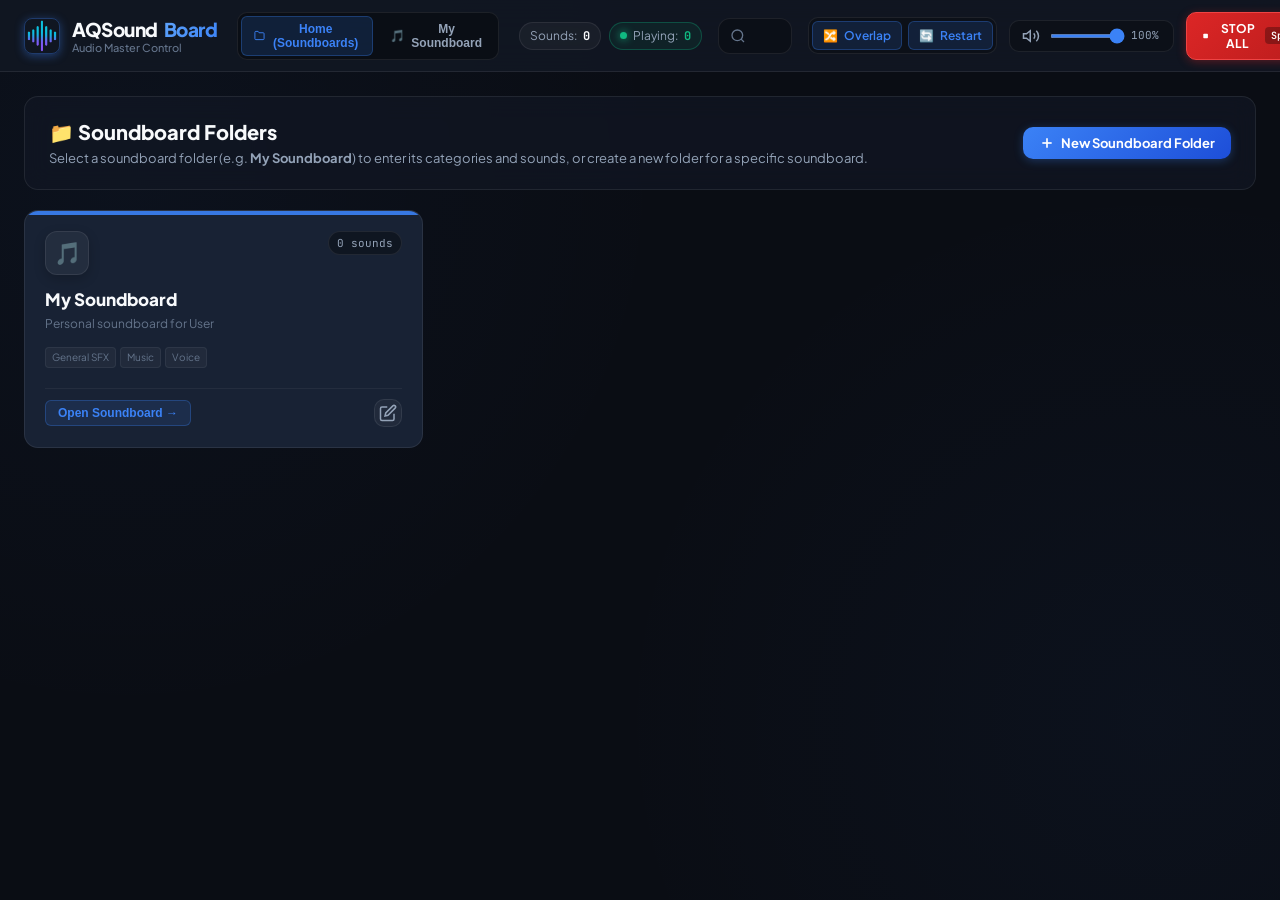
==== commit 4576b7aa: "Center Add Sound button and add PWA offline app installation support" ====
--- a/index.html
+++ b/index.html
@@ -6,12 +6,24 @@
     <title>AQSound | Audio Master Control</title>
     <link rel="icon" type="image/png" href="AQSoundboard_Logo.png">
     <link rel="apple-touch-icon" href="AQSoundboard_Logo.png">
+    <link rel="manifest" href="manifest.json">
+    <meta name="theme-color" content="#0a0d14">
+    <meta name="apple-mobile-web-app-capable" content="yes">
+    <meta name="apple-mobile-web-app-status-bar-style" content="black-translucent">
+    <meta name="apple-mobile-web-app-title" content="AQSound">
     <link rel="stylesheet" href="styles.css">
     <link rel="preconnect" href="https://fonts.googleapis.com">
     <link rel="preconnect" href="https://fonts.gstatic.com" crossorigin>
     <link href="https://fonts.googleapis.com/css2?family=Plus+Jakarta+Sans:wght@400;500;600;700;800&family=JetBrains+Mono:wght@500;700&display=swap" rel="stylesheet">
     <!-- Google Identity Services (OAuth 2.0) -->
     <script src="https://accounts.google.com/gsi/client" async defer></script>
+    <!-- Vercel Web Analytics -->
+    <script>
+        window.va = window.va || function () { (window.vaq = window.vaq || []).push(arguments); };
+    </script>
+    <script defer src="/_vercel/insights/script.js"></script>
+    <!-- YouTube IFrame API for Web Audio / YouTube Import -->
+    <script src="https://www.youtube.com/iframe_api" async></script>
 </head>
 <body>
     <div id="dropOverlay" class="drop-overlay hidden">
@@ -119,6 +131,14 @@
                         <line x1="5" y1="12" x2="19" y2="12"></line>
                     </svg>
                     <span>Add Sound</span>
+                </button>
+                <button id="headerInstallBtn" class="install-pill-btn" title="Install AQSound App for Offline Use">
+                    <svg viewBox="0 0 24 24" fill="none" stroke="currentColor" stroke-width="2" width="14" height="14">
+                        <path d="M21 15v4a2 2 0 0 1-2 2H5a2 2 0 0 1-2-2v-4"></path>
+                        <polyline points="7 10 12 15 17 10"></polyline>
+                        <line x1="12" y1="15" x2="12" y2="3"></line>
+                    </svg>
+                    <span id="headerInstallText">Install App</span>
                 </button>
                 <button id="keybindMapBtn" class="icon-btn-bordered" title="View All Keybinds">
                     <svg viewBox="0 0 24 24" fill="none" stroke="currentColor" stroke-width="2">
@@ -174,6 +194,14 @@
                             </svg>
                             <span>Sign In / Switch Account</span>
                         </button>
+                        <button type="button" class="account-menu-action" id="menuInstallAppBtn" style="font-weight:600;">
+                            <svg viewBox="0 0 24 24" fill="none" stroke="currentColor" stroke-width="2" width="14" height="14">
+                                <path d="M21 15v4a2 2 0 0 1-2 2H5a2 2 0 0 1-2-2v-4"></path>
+                                <polyline points="7 10 12 15 17 10"></polyline>
+                                <line x1="12" y1="15" x2="12" y2="3"></line>
+                            </svg>
+                            <span>Install App (Offline Use)</span>
+                        </button>
                         <div class="account-menu-divider"></div>
                         <button type="button" class="account-menu-action danger" id="signOutBtn">
                             <svg viewBox="0 0 24 24" fill="none" stroke="currentColor" stroke-width="2" width="14" height="14">
@@ -329,8 +357,14 @@
                 <button class="modal-close" id="closeAddModalBtn">✕</button>
             </div>
             <form id="addSoundForm" class="modal-body">
+                <!-- Source Selection Tabs -->
+                <div class="auth-tabs" style="margin-bottom: 12px;">
+                    <button type="button" class="auth-tab-btn active" id="addSoundTabFileBtn">📁 Local Audio File</button>
+                    <button type="button" class="auth-tab-btn" id="addSoundTabUrlBtn">🔗 Web Audio / YouTube URL</button>
+                </div>
+
                 <!-- File Picker / Drop Area -->
-                <div class="form-group">
+                <div class="form-group" id="addSoundFileGroup">
                     <label>Select Audio File</label>
                     <div class="file-drop-zone" id="modalFileDropZone">
                         <input type="file" id="soundFileInput" accept="audio/*,video/mp4" style="display:none;" multiple>
@@ -342,6 +376,16 @@
                         <p id="fileDropLabel">Click to browse audio files or drag & drop here</p>
                         <span class="file-hint">Supports MP3, WAV, OGG, M4A, FLAC, MP4 (multiple files allowed!)</span>
                     </div>
+                </div>
+
+                <!-- URL / YouTube Input Area (Hidden by default until tab selected) -->
+                <div class="form-group hidden" id="addSoundUrlGroup">
+                    <label for="newSoundUrlInput">Audio URL or YouTube Link (Max 10 minutes)</label>
+                    <div style="display:flex; gap:8px;">
+                        <input type="url" id="newSoundUrlInput" placeholder="Paste YouTube link (watch, shorts, youtu.be) or direct audio URL (.mp3, .wav)" autocomplete="off" style="flex:1;">
+                        <button type="button" class="pill-btn highlight" id="verifyUrlBtn" style="white-space:nowrap;">Check Link</button>
+                    </div>
+                    <div id="urlValidationFeedback" class="url-feedback-text">Supports YouTube video links or direct audio files. Duration must not exceed 10 minutes (600s).</div>
                 </div>
 
                 <div class="form-row">
@@ -582,8 +626,24 @@
                 </div>
 
                 <div class="settings-section">
+                    <h3>📱 Offline App & Installation</h3>
+                    <p>Install AQSound to your computer or mobile home screen. Enjoy zero-latency audio, fullscreen stage view, and 100% offline access with no internet needed.</p>
+                    <div class="settings-actions" style="align-items:center; gap:12px;">
+                        <button id="settingsInstallBtn" class="pill-btn highlight" type="button">
+                            <svg viewBox="0 0 24 24" fill="none" stroke="currentColor" stroke-width="2" width="16" height="16">
+                                <path d="M21 15v4a2 2 0 0 1-2 2H5a2 2 0 0 1-2-2v-4"></path>
+                                <polyline points="7 10 12 15 17 10"></polyline>
+                                <line x1="12" y1="15" x2="12" y2="3"></line>
+                            </svg>
+                            <span id="settingsInstallBtnText">Install Soundboard App</span>
+                        </button>
+                        <span id="settingsOfflineBadge" class="pwa-status-badge offline-ready">✓ Offline Ready (Service Worker active)</span>
+                    </div>
+                </div>
+
+                <div class="settings-section">
                     <h3>Reset Options</h3>
-                    <p>Reset to the original 48 GRizal Audio stage sounds and initial keybind mappings.</p>
+                    <p>Reset your active soundboard setup back to initial default categories, sounds, and keybind mappings.</p>
                     <button id="resetDefaultsBtn" class="danger-btn outline">Reset to Default Sounds</button>
                 </div>
 
@@ -932,8 +992,97 @@
         </div>
     </div>
 
+    <!-- PWA Install Banner (Image 2 style) -->
+    <aside id="pwaInstallBanner" class="pwa-install-banner hidden" aria-label="Install App Prompt">
+        <div class="pwa-banner-content">
+            <div class="pwa-banner-icon-wrap">
+                <img src="AQSoundboard_Logo.png" alt="AQSound Icon" class="pwa-banner-icon">
+            </div>
+            <div class="pwa-banner-text">
+                <strong class="pwa-banner-title">Install AQSound App</strong>
+                <p class="pwa-banner-desc">Get standalone fullscreen playback on your home screen. Works 100% offline.</p>
+            </div>
+            <div class="pwa-banner-actions">
+                <button type="button" id="pwaBannerInstallBtn" class="pwa-btn-install">INSTALL</button>
+                <button type="button" id="pwaBannerLaterBtn" class="pwa-btn-later">LATER</button>
+            </div>
+        </div>
+    </aside>
+
+    <!-- PWA INSTALL GUIDE MODAL (for Safari iOS & Manual install) -->
+    <div id="pwaInstallGuideModal" class="modal-backdrop hidden">
+        <div class="modal-card pwa-guide-card">
+            <div class="modal-header">
+                <h2>Install Soundboard App</h2>
+                <button class="modal-close" id="closePwaGuideModalBtn">✕</button>
+            </div>
+            <div class="modal-body pwa-guide-body">
+                <div class="pwa-guide-hero">
+                    <img src="AQSoundboard_Logo.png" alt="AQSound Logo" class="pwa-guide-logo">
+                    <div>
+                        <h3 style="margin:0 0 4px 0; color:#fff;">AQSound Board</h3>
+                        <p class="pwa-guide-subtitle">Standalone Audio Player & 100% Offline Soundboard</p>
+                    </div>
+                </div>
+                
+                <div class="pwa-guide-steps">
+                    <div class="pwa-step-item">
+                        <span class="pwa-step-num">1</span>
+                        <div>
+                            <strong>Google Chrome / Microsoft Edge (Desktop)</strong>
+                            <p>Click the <strong>Install</strong> icon (💻 or ⊕) in your browser's address bar at the top-right, or click the Install button in the header.</p>
+                        </div>
+                    </div>
+                    <div class="pwa-step-item">
+                        <span class="pwa-step-num">2</span>
+                        <div>
+                            <strong>Apple iOS (Safari on iPhone / iPad)</strong>
+                            <p>Tap the <strong>Share</strong> button (⎙) in the Safari toolbar, scroll down and tap <strong>Add to Home Screen</strong> (+), then tap <strong>Add</strong>.</p>
+                        </div>
+                    </div>
+                    <div class="pwa-step-item">
+                        <span class="pwa-step-num">3</span>
+                        <div>
+                            <strong>Android (Chrome / Samsung / Brave)</strong>
+                            <p>Tap the browser menu (⋮) and choose <strong>Install App</strong> or <strong>Add to Home screen</strong>.</p>
+                        </div>
+                    </div>
+                </div>
+
+                <div class="pwa-offline-features">
+                    <div class="pwa-feature"><span class="check-icon">✓</span> 100% Offline Playback</div>
+                    <div class="pwa-feature"><span class="check-icon">✓</span> Zero Lag Audio Response</div>
+                    <div class="pwa-feature"><span class="check-icon">✓</span> Retains Custom Sounds & Keybinds</div>
+                </div>
+            </div>
+            <div class="modal-footer">
+                <button type="button" class="primary-btn" id="closePwaGuideBtn">Got it</button>
+            </div>
+        </div>
+    </div>
+
     <!-- Toast Notification Container -->
     <div id="toastContainer" class="toast-container"></div>
+
+    <!-- Category Dropdown Action Menu (No accidental clicks!) -->
+    <div id="categoryContextMenu" class="category-context-menu hidden">
+        <button type="button" class="cat-menu-item" id="catMenuPinBtn">
+            <span class="cat-menu-icon" id="catMenuPinIcon">📌</span>
+            <span id="catMenuPinLabel">Pin to Bottom Tray</span>
+        </button>
+        <button type="button" class="cat-menu-item" id="catMenuRenameBtn">
+            <span class="cat-menu-icon">✏️</span>
+            <span>Rename Category</span>
+        </button>
+        <div class="cat-menu-divider"></div>
+        <button type="button" class="cat-menu-item danger" id="catMenuDeleteBtn">
+            <span class="cat-menu-icon">🗑️</span>
+            <span>Delete Category</span>
+        </button>
+    </div>
+
+    <!-- Hidden Host for YouTube Audio Streams -->
+    <div id="ytAudioPlayerContainer" style="position:fixed; bottom:-9999px; left:-9999px; width:1px; height:1px; opacity:0; pointer-events:none; visibility:hidden;"></div>
 
     <!-- Scripts -->
     <script src="sounds-data.js"></script>
--- a/styles.css
+++ b/styles.css
@@ -532,9 +532,17 @@
     opacity: 0.35;
     transform: scale(0.95);
 }
+.category-chip.drag-target-left {
+    border-left: 3px solid var(--accent-gold) !important;
+    transform: translateX(4px);
+}
+.category-chip.drag-target-right {
+    border-right: 3px solid var(--accent-gold) !important;
+    transform: translateX(-4px);
+}
 .chip-drag-handle {
     font-size: 11px;
-    opacity: 0.4;
+    opacity: 0.35;
     cursor: grab;
     letter-spacing: -1px;
     margin-right: 2px;
@@ -542,42 +550,105 @@
 .category-chip:hover .chip-drag-handle {
     opacity: 0.8;
 }
-.chip-actions {
-    display: none;
-    align-items: center;
-    gap: 3px;
+.chip-menu-trigger {
+    background: rgba(0, 0, 0, 0.25);
+    border: none;
+    border-radius: 50%;
+    width: 20px;
+    height: 20px;
+    display: inline-flex;
+    align-items: center;
+    justify-content: center;
+    cursor: pointer;
+    color: inherit;
+    font-size: 12px;
+    line-height: 1;
     margin-left: 2px;
-}
-.category-chip:hover .chip-actions,
-.category-chip:focus-within .chip-actions {
-    display: inline-flex;
-}
-.chip-btn {
-    display: inline-flex;
-    align-items: center;
-    justify-content: center;
-    width: 18px;
-    height: 18px;
-    border-radius: 4px;
-    font-size: 10px;
-    background: rgba(0, 0, 0, 0.35);
-    color: var(--text-secondary);
-    cursor: pointer;
+    opacity: 0.65;
     transition: var(--transition);
 }
-.category-chip.active .chip-btn {
+.chip-menu-trigger:hover {
+    opacity: 1;
+    background: rgba(255, 255, 255, 0.2);
+    transform: scale(1.15);
+}
+.category-chip.active .chip-menu-trigger {
     background: rgba(0, 0, 0, 0.2);
     color: #0b0f19;
 }
-.chip-btn:hover {
-    background: var(--accent-gold);
-    color: #0b0f19;
-    transform: scale(1.15);
-}
-.chip-btn.chip-delete-btn:hover {
-    background: var(--accent-red);
-    color: #fff;
-}
+.category-chip.active .chip-menu-trigger:hover {
+    background: rgba(0, 0, 0, 0.35);
+}
+
+/* Category Context Menu (Dropdown) */
+.category-context-menu {
+    position: fixed;
+    z-index: 2000;
+    background: #141c2b;
+    border: 1px solid rgba(255, 255, 255, 0.12);
+    border-radius: var(--radius-md);
+    box-shadow: 0 10px 30px rgba(0, 0, 0, 0.7);
+    padding: 6px;
+    min-width: 190px;
+    display: flex;
+    flex-direction: column;
+    gap: 2px;
+    backdrop-filter: blur(16px);
+    -webkit-backdrop-filter: blur(16px);
+    animation: menuFadeIn 0.15s ease-out;
+}
+@keyframes menuFadeIn {
+    from { opacity: 0; transform: translateY(-4px); }
+    to { opacity: 1; transform: translateY(0); }
+}
+.cat-menu-item {
+    display: flex;
+    align-items: center;
+    gap: 10px;
+    padding: 8px 12px;
+    border-radius: var(--radius-sm);
+    border: none;
+    background: transparent;
+    color: var(--text-primary);
+    font-size: 13px;
+    font-weight: 500;
+    text-align: left;
+    cursor: pointer;
+    transition: var(--transition);
+    width: 100%;
+}
+.cat-menu-item:hover {
+    background: rgba(255, 255, 255, 0.08);
+}
+.cat-menu-item.danger {
+    color: #f87171;
+}
+.cat-menu-item.danger:hover {
+    background: rgba(239, 68, 68, 0.15);
+    color: #ef4444;
+}
+.cat-menu-divider {
+    height: 1px;
+    background: rgba(255, 255, 255, 0.08);
+    margin: 4px 0;
+}
+
+/* URL Validation Feedback */
+.url-feedback-text {
+    font-size: 12px;
+    margin-top: 6px;
+    color: var(--text-muted);
+    transition: color 0.2s ease;
+}
+.url-feedback-text.success {
+    color: #34d399;
+    font-weight: 600;
+}
+.url-feedback-text.error {
+    color: #f87171;
+    font-weight: 600;
+}
+
 .chip-count {
     background: rgba(0, 0, 0, 0.25);
     padding: 1px 6px;
@@ -889,9 +960,15 @@
 
 /* ================= EMPTY STATE ================= */
 .empty-state {
+    display: flex;
+    flex-direction: column;
+    align-items: center;
+    justify-content: center;
     text-align: center;
     padding: 80px 20px;
     color: var(--text-secondary);
+    margin: 0 auto;
+    width: 100%;
 }
 .empty-icon {
     font-size: 44px;
@@ -906,6 +983,14 @@
     font-size: 13px;
     color: var(--text-muted);
     margin-bottom: 16px;
+    max-width: 500px;
+}
+.empty-state .primary-btn {
+    display: inline-flex;
+    align-items: center;
+    justify-content: center;
+    margin: 4px auto 0 auto;
+    align-self: center;
 }
 
 /* ================= NOW PLAYING DOCK (MULTI-TRACK PLAYER) ================= */
@@ -2961,4 +3046,286 @@
     border-color: var(--accent-gold);
 }
 
-
+/* ================= PWA OFFLINE & INSTALL APP BANNER (IMAGE 2 STYLE) ================= */
+.pwa-install-banner {
+    position: fixed;
+    bottom: 24px;
+    left: 24px;
+    z-index: 9999;
+    max-width: 540px;
+    width: calc(100% - 48px);
+    background: #0f1219;
+    background: linear-gradient(145deg, #161a24 0%, #0d1017 100%);
+    border: 1px solid rgba(255, 255, 255, 0.14);
+    box-shadow: 0 12px 36px rgba(0, 0, 0, 0.75), 0 0 0 1px rgba(255, 255, 255, 0.05) inset;
+    border-radius: 12px;
+    padding: 12px 16px;
+    animation: pwaSlideUp 0.35s cubic-bezier(0.16, 1, 0.3, 1);
+    transition: opacity 0.3s ease, transform 0.3s ease;
+}
+
+@keyframes pwaSlideUp {
+    from {
+        opacity: 0;
+        transform: translateY(20px) scale(0.97);
+    }
+    to {
+        opacity: 1;
+        transform: translateY(0) scale(1);
+    }
+}
+
+.pwa-banner-content {
+    display: flex;
+    align-items: center;
+    gap: 14px;
+}
+
+.pwa-banner-icon-wrap {
+    flex-shrink: 0;
+    width: 42px;
+    height: 42px;
+    border-radius: 10px;
+    background: rgba(255, 255, 255, 0.06);
+    border: 1px solid rgba(255, 255, 255, 0.12);
+    display: flex;
+    align-items: center;
+    justify-content: center;
+    overflow: hidden;
+    box-shadow: 0 4px 12px rgba(0, 0, 0, 0.4);
+}
+
+.pwa-banner-icon {
+    width: 32px;
+    height: 32px;
+    object-fit: contain;
+}
+
+.pwa-banner-text {
+    flex: 1;
+    min-width: 0;
+}
+
+.pwa-banner-title {
+    display: block;
+    font-size: 14.5px;
+    font-weight: 700;
+    color: #ffffff;
+    letter-spacing: -0.2px;
+    margin-bottom: 2px;
+    line-height: 1.25;
+}
+
+.pwa-banner-desc {
+    font-size: 12.5px;
+    color: #94a3b8;
+    line-height: 1.35;
+    margin: 0;
+}
+
+.pwa-banner-actions {
+    display: flex;
+    align-items: center;
+    gap: 8px;
+    flex-shrink: 0;
+}
+
+/* Metallic INSTALL Button matching Image 2 */
+.pwa-btn-install {
+    background: linear-gradient(180deg, #ffffff 0%, #e2e8f0 40%, #cbd5e1 70%, #94a3b8 100%);
+    color: #0b0f19;
+    border: 1px solid rgba(255, 255, 255, 0.85);
+    border-radius: 6px;
+    padding: 7px 18px;
+    font-size: 12.5px;
+    font-weight: 800;
+    letter-spacing: 0.6px;
+    text-transform: uppercase;
+    cursor: pointer;
+    box-shadow: 0 2px 8px rgba(0, 0, 0, 0.35), 0 1px 0 rgba(255, 255, 255, 0.8) inset;
+    transition: all 0.2s cubic-bezier(0.16, 1, 0.3, 1);
+    display: inline-flex;
+    align-items: center;
+    justify-content: center;
+}
+
+.pwa-btn-install:hover {
+    background: linear-gradient(180deg, #ffffff 0%, #f1f5f9 50%, #cbd5e1 100%);
+    transform: translateY(-1px);
+    box-shadow: 0 4px 12px rgba(0, 0, 0, 0.45), 0 1px 0 rgba(255, 255, 255, 0.9) inset;
+}
+
+.pwa-btn-install:active {
+    transform: translateY(1px);
+    box-shadow: 0 1px 4px rgba(0, 0, 0, 0.3);
+}
+
+/* LATER button matching Image 2 */
+.pwa-btn-later {
+    background: rgba(255, 255, 255, 0.03);
+    color: #f1f5f9;
+    border: 1px solid rgba(255, 255, 255, 0.25);
+    border-radius: 6px;
+    padding: 7px 16px;
+    font-size: 12.5px;
+    font-weight: 700;
+    letter-spacing: 0.6px;
+    text-transform: uppercase;
+    cursor: pointer;
+    transition: all 0.2s ease;
+    display: inline-flex;
+    align-items: center;
+    justify-content: center;
+}
+
+.pwa-btn-later:hover {
+    background: rgba(255, 255, 255, 0.1);
+    border-color: rgba(255, 255, 255, 0.45);
+    color: #ffffff;
+}
+
+.pwa-btn-later:active {
+    transform: translateY(1px);
+}
+
+/* Header Install App Pill Button */
+.install-pill-btn {
+    background: rgba(59, 130, 246, 0.12);
+    border: 1px solid rgba(59, 130, 246, 0.35);
+    color: #60a5fa;
+    display: inline-flex;
+    align-items: center;
+    gap: 6px;
+    padding: 6px 13px;
+    border-radius: var(--radius-md);
+    font-size: 12.5px;
+    font-weight: 600;
+    cursor: pointer;
+    transition: var(--transition);
+}
+
+.install-pill-btn:hover {
+    background: rgba(59, 130, 246, 0.24);
+    border-color: #60a5fa;
+    color: #93c5fd;
+    transform: translateY(-1px);
+}
+
+.install-pill-btn.installed {
+    background: rgba(16, 185, 129, 0.12);
+    border-color: rgba(16, 185, 129, 0.35);
+    color: #34d399;
+}
+
+/* Guide modal styling */
+.pwa-guide-card {
+    max-width: 520px;
+}
+.pwa-guide-hero {
+    display: flex;
+    align-items: center;
+    gap: 14px;
+    padding-bottom: 14px;
+    margin-bottom: 16px;
+    border-bottom: 1px solid var(--border-color);
+}
+.pwa-guide-logo {
+    width: 48px;
+    height: 48px;
+    border-radius: 10px;
+    border: 1px solid rgba(255, 255, 255, 0.1);
+}
+.pwa-guide-subtitle {
+    font-size: 13px;
+    color: var(--text-muted);
+    margin: 2px 0 0 0;
+}
+.pwa-guide-steps {
+    display: flex;
+    flex-direction: column;
+    gap: 12px;
+    margin-bottom: 16px;
+}
+.pwa-step-item {
+    display: flex;
+    gap: 12px;
+    background: rgba(255, 255, 255, 0.03);
+    padding: 10px 14px;
+    border-radius: 8px;
+    border: 1px solid rgba(255, 255, 255, 0.06);
+}
+.pwa-step-num {
+    flex-shrink: 0;
+    width: 24px;
+    height: 24px;
+    border-radius: 50%;
+    background: var(--accent-blue, #3b82f6);
+    color: #fff;
+    font-size: 12px;
+    font-weight: 700;
+    display: flex;
+    align-items: center;
+    justify-content: center;
+    margin-top: 2px;
+}
+.pwa-step-item strong {
+    display: block;
+    font-size: 13px;
+    color: var(--text-primary);
+    margin-bottom: 2px;
+}
+.pwa-step-item p {
+    font-size: 12px;
+    color: var(--text-muted);
+    margin: 0;
+    line-height: 1.4;
+}
+.pwa-offline-features {
+    display: flex;
+    flex-wrap: wrap;
+    gap: 8px;
+    margin-top: 12px;
+}
+.pwa-feature {
+    font-size: 11.5px;
+    color: #34d399;
+    background: rgba(16, 185, 129, 0.08);
+    border: 1px solid rgba(16, 185, 129, 0.2);
+    padding: 4px 10px;
+    border-radius: 20px;
+    font-weight: 600;
+}
+.pwa-status-badge {
+    display: inline-flex;
+    align-items: center;
+    gap: 6px;
+    font-size: 12px;
+    padding: 6px 12px;
+    border-radius: 6px;
+    font-weight: 600;
+}
+.pwa-status-badge.offline-ready {
+    background: rgba(16, 185, 129, 0.12);
+    color: #34d399;
+    border: 1px solid rgba(16, 185, 129, 0.3);
+}
+
+@media (max-width: 600px) {
+    .pwa-install-banner {
+        bottom: 16px;
+        left: 12px;
+        right: 12px;
+        width: auto;
+    }
+    .pwa-banner-content {
+        flex-direction: column;
+        align-items: stretch;
+    }
+    .pwa-banner-actions {
+        margin-top: 8px;
+        justify-content: flex-end;
+    }
+}
+
+
+
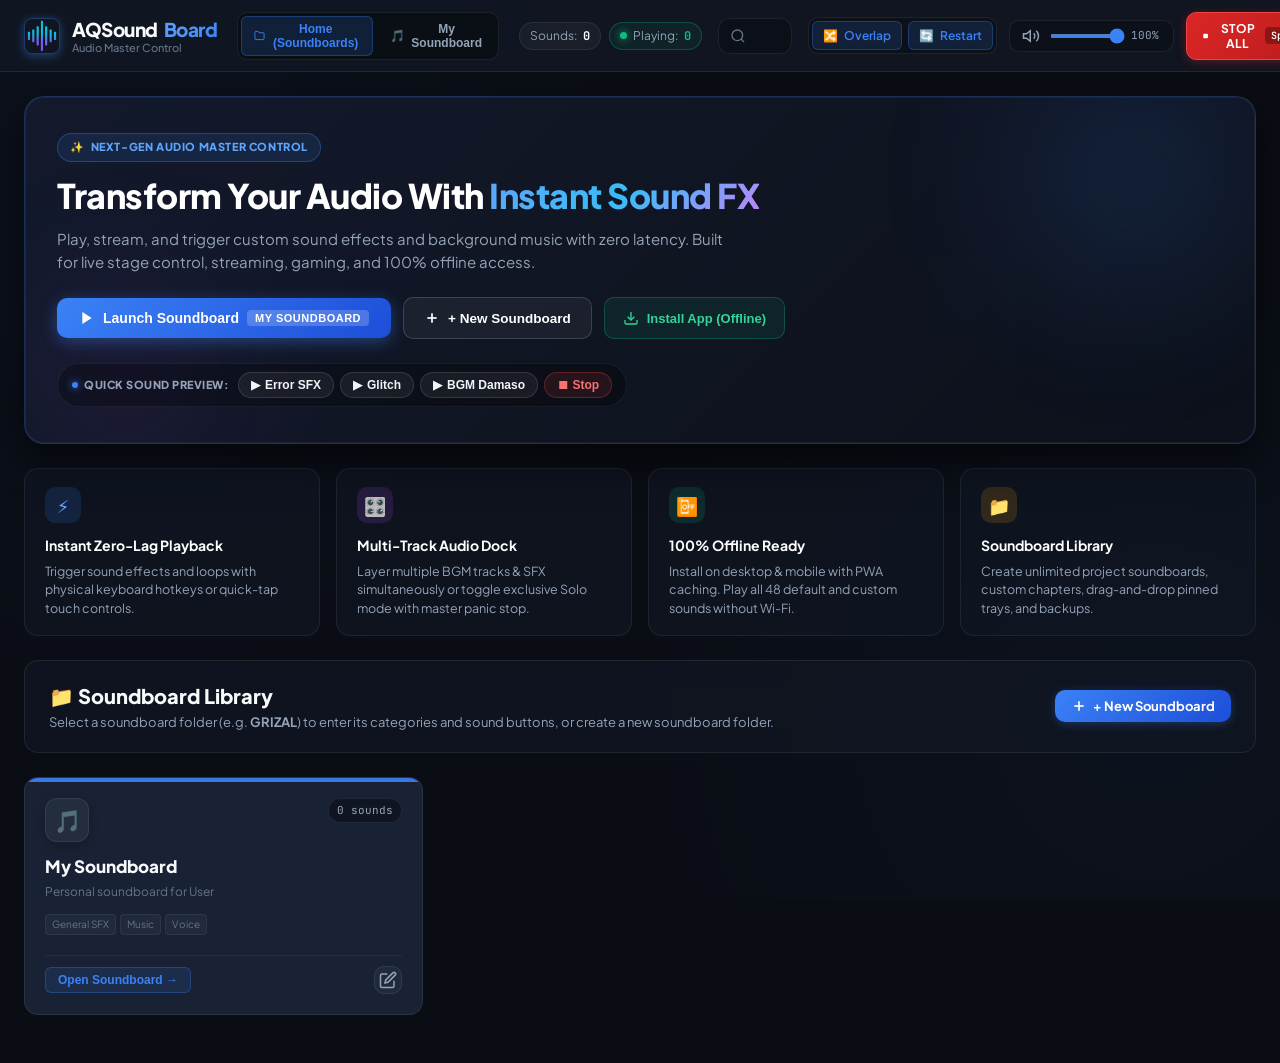
==== commit cb86c19a: "Add Voicemod-style Starting Home Screen with hero banner, quick sound preview, feature cards, and so" ====
--- a/index.html
+++ b/index.html
@@ -217,12 +217,106 @@
         </div>
     </header>
 
-    <!-- Home / Folders View (Home Screen) -->
+    <!-- Home / Starting Screen (Voicemod Style) -->
     <section id="homeFoldersView" class="home-folders-view">
+        <!-- Hero Welcome Section -->
+        <div class="voicemod-hero-card">
+            <div class="hero-glow-orb hero-glow-1"></div>
+            <div class="hero-glow-orb hero-glow-2"></div>
+            <div class="hero-inner">
+                <div class="hero-badge-pill">
+                    <span class="hero-sparkle">✨</span>
+                    <span>NEXT-GEN AUDIO MASTER CONTROL</span>
+                </div>
+                <h1 class="hero-headline">
+                    Transform Your Audio With <span class="hero-gradient-text">Instant Sound FX</span>
+                </h1>
+                <p class="hero-subtext">
+                    Play, stream, and trigger custom sound effects and background music with zero latency. Built for live stage control, streaming, gaming, and 100% offline access.
+                </p>
+
+                <!-- Hero Actions -->
+                <div class="hero-actions-row">
+                    <button id="heroLaunchStageBtn" class="hero-btn-primary" type="button" title="Launch Active Soundboard">
+                        <svg viewBox="0 0 24 24" fill="currentColor" width="16" height="16">
+                            <polygon points="5 3 19 12 5 21 5 3"></polygon>
+                        </svg>
+                        <span>Launch Soundboard</span>
+                        <span id="heroActiveNameTag" class="hero-active-tag">GRIZAL</span>
+                    </button>
+                    <button id="heroNewFolderBtn" class="hero-btn-secondary" type="button" title="Create New Soundboard">
+                        <svg viewBox="0 0 24 24" fill="none" stroke="currentColor" stroke-width="2.5" width="16" height="16">
+                            <line x1="12" y1="5" x2="12" y2="19"></line>
+                            <line x1="5" y1="12" x2="19" y2="12"></line>
+                        </svg>
+                        <span>+ New Soundboard</span>
+                    </button>
+                    <button id="heroPwaInstallBtn" class="hero-btn-install" type="button" title="Install Offline PWA App">
+                        <svg viewBox="0 0 24 24" fill="none" stroke="currentColor" stroke-width="2" width="16" height="16">
+                            <path d="M21 15v4a2 2 0 0 1-2 2H5a2 2 0 0 1-2-2v-4"></path>
+                            <polyline points="7 10 12 15 17 10"></polyline>
+                            <line x1="12" y1="15" x2="12" y2="3"></line>
+                        </svg>
+                        <span>Install App (Offline)</span>
+                    </button>
+                </div>
+
+                <!-- Quick Sound Previews directly on Home Screen -->
+                <div class="hero-quick-preview">
+                    <div class="quick-preview-label">
+                        <span class="preview-dot"></span>
+                        <span>QUICK SOUND PREVIEW:</span>
+                    </div>
+                    <div class="quick-preview-chips">
+                        <button type="button" class="quick-test-chip" data-sound-id="sound_1" title="Play Error SFX">
+                            <span class="chip-play-icon">▶</span>
+                            <span>Error SFX</span>
+                        </button>
+                        <button type="button" class="quick-test-chip" data-sound-id="sound_2" title="Play Glitch SFX">
+                            <span class="chip-play-icon">▶</span>
+                            <span>Glitch</span>
+                        </button>
+                        <button type="button" class="quick-test-chip" data-sound-id="sound_3" title="Play BGM Damaso">
+                            <span class="chip-play-icon">▶</span>
+                            <span>BGM Damaso</span>
+                        </button>
+                        <button type="button" class="quick-test-chip stop-preview" id="heroStopPreviewBtn" title="Stop preview audio">
+                            <span>⏹ Stop</span>
+                        </button>
+                    </div>
+                </div>
+            </div>
+        </div>
+
+        <!-- 4-Feature Highlights Grid (Voicemod style) -->
+        <div class="hero-features-grid">
+            <div class="hero-feature-card">
+                <div class="feature-icon-wrap" style="background: rgba(59, 130, 246, 0.15); color: #60a5fa;">⚡</div>
+                <h4>Instant Zero-Lag Playback</h4>
+                <p>Trigger sound effects and loops with physical keyboard hotkeys or quick-tap touch controls.</p>
+            </div>
+            <div class="hero-feature-card">
+                <div class="feature-icon-wrap" style="background: rgba(168, 85, 247, 0.15); color: #c084fc;">🎛️</div>
+                <h4>Multi-Track Audio Dock</h4>
+                <p>Layer multiple BGM tracks & SFX simultaneously or toggle exclusive Solo mode with master panic stop.</p>
+            </div>
+            <div class="hero-feature-card">
+                <div class="feature-icon-wrap" style="background: rgba(16, 185, 129, 0.15); color: #34d399;">📴</div>
+                <h4>100% Offline Ready</h4>
+                <p>Install on desktop & mobile with PWA caching. Play all 48 default and custom sounds without Wi-Fi.</p>
+            </div>
+            <div class="hero-feature-card">
+                <div class="feature-icon-wrap" style="background: rgba(245, 158, 11, 0.15); color: #fbbf24;">📁</div>
+                <h4>Soundboard Library</h4>
+                <p>Create unlimited project soundboards, custom chapters, drag-and-drop pinned trays, and backups.</p>
+            </div>
+        </div>
+
+        <!-- Folders Header / Library Section -->
         <div class="home-folders-header">
             <div class="folders-header-left">
-                <h2>📁 Soundboard Folders</h2>
-                <p>Select a soundboard folder (e.g. <strong>My Soundboard</strong>) to enter its categories and sounds, or create a new folder for a specific soundboard.</p>
+                <h2>📁 Soundboard Library</h2>
+                <p>Select a soundboard folder (e.g. <strong>GRIZAL</strong>) to enter its categories and sound buttons, or create a new soundboard folder.</p>
             </div>
             <div class="folders-header-right">
                 <button id="createFolderBtn" class="primary-btn">
@@ -230,7 +324,7 @@
                         <line x1="12" y1="5" x2="12" y2="19"></line>
                         <line x1="5" y1="12" x2="19" y2="12"></line>
                     </svg>
-                    <span>New Soundboard Folder</span>
+                    <span>+ New Soundboard</span>
                 </button>
             </div>
         </div>
@@ -626,9 +720,9 @@
                 </div>
 
                 <div class="settings-section">
-                    <h3>📱 Offline App & Installation</h3>
+                    <h3>📱 Offline App & Audio Storage</h3>
                     <p>Install AQSound to your computer or mobile home screen. Enjoy zero-latency audio, fullscreen stage view, and 100% offline access with no internet needed.</p>
-                    <div class="settings-actions" style="align-items:center; gap:12px;">
+                    <div class="settings-actions" style="align-items:center; gap:12px; flex-wrap:wrap; margin-bottom: 12px;">
                         <button id="settingsInstallBtn" class="pill-btn highlight" type="button">
                             <svg viewBox="0 0 24 24" fill="none" stroke="currentColor" stroke-width="2" width="16" height="16">
                                 <path d="M21 15v4a2 2 0 0 1-2 2H5a2 2 0 0 1-2-2v-4"></path>
@@ -637,7 +731,27 @@
                             </svg>
                             <span id="settingsInstallBtnText">Install Soundboard App</span>
                         </button>
-                        <span id="settingsOfflineBadge" class="pwa-status-badge offline-ready">✓ Offline Ready (Service Worker active)</span>
+                        <span id="settingsOfflineBadge" class="pwa-status-badge offline-ready">✓ Offline Ready</span>
+                    </div>
+
+                    <div class="offline-cache-box" style="background:rgba(255,255,255,0.03); border:1px solid var(--border-color); border-radius:8px; padding:12px; margin-top:8px;">
+                        <div style="display:flex; justify-content:space-between; align-items:center; margin-bottom:8px; flex-wrap:wrap; gap:6px;">
+                            <strong style="font-size:13px; color:#fff;">Offline Audio Files:</strong>
+                            <span id="offlineSoundsCountBadge" style="font-size:12px; color:var(--text-secondary); font-weight:600;">Checking cache...</span>
+                        </div>
+                        <div id="offlineProgressWrap" style="display:none; width:100%; height:6px; background:rgba(255,255,255,0.1); border-radius:3px; overflow:hidden; margin-bottom:10px;">
+                            <div id="offlineProgressBar" style="width:0%; height:100%; background:linear-gradient(90deg, #3b82f6, #10b981); transition:width 0.2s ease;"></div>
+                        </div>
+                        <div style="display:flex; gap:8px; flex-wrap:wrap;">
+                            <button id="downloadAllSoundsBtn" class="pill-btn" type="button" style="font-size:12px; padding:6px 12px;">
+                                <svg viewBox="0 0 24 24" fill="none" stroke="currentColor" stroke-width="2" width="14" height="14">
+                                    <path d="M21 15v4a2 2 0 0 1-2 2H5a2 2 0 0 1-2-2v-4"></path>
+                                    <polyline points="7 10 12 15 17 10"></polyline>
+                                    <line x1="12" y1="15" x2="12" y2="3"></line>
+                                </svg>
+                                <span>Download All Sounds for Offline</span>
+                            </button>
+                        </div>
                     </div>
                 </div>
 
--- a/styles.css
+++ b/styles.css
@@ -1730,13 +1730,19 @@
     }
     body {
         padding-top: 0;
+        overflow-x: hidden;
     }
     .app-header {
-        position: relative;
+        position: sticky;
+        top: 0;
+        z-index: 50;
         flex-direction: column;
         align-items: stretch;
         gap: 8px;
-        padding: 10px 12px;
+        padding: 8px 12px;
+        background: rgba(10, 13, 20, 0.98);
+        border-bottom: 1px solid var(--border-color);
+        box-shadow: 0 4px 16px rgba(0, 0, 0, 0.5);
     }
     .header-left {
         width: 100%;
@@ -1747,10 +1753,13 @@
         gap: 8px;
     }
     .brand {
-        gap: 8px;
+        gap: 6px;
     }
     .brand-title h1 {
-        font-size: 16px;
+        font-size: 15px;
+    }
+    .brand-subtitle {
+        display: none;
     }
     .brand-logo-img {
         width: 26px;
@@ -1759,26 +1768,30 @@
     .nav-view-switcher {
         width: 100%;
         display: flex;
-        margin: 4px 0;
+        gap: 4px;
+        margin: 2px 0;
     }
     .view-switch-btn {
         flex: 1;
         justify-content: center;
-        padding: 7px 10px;
-        font-size: 12px;
+        padding: 6px 8px;
+        font-size: 11.5px;
     }
     .status-chips {
         display: flex;
         gap: 6px;
     }
     .status-chip {
-        padding: 3px 8px;
-        font-size: 11px;
+        padding: 3px 7px;
+        font-size: 10.5px;
     }
     .header-center {
         width: 100%;
         order: 2;
         margin: 2px 0;
+    }
+    .search-box {
+        width: 100%;
     }
     .header-right {
         width: 100%;
@@ -1787,28 +1800,34 @@
         flex-wrap: wrap;
         align-items: center;
         justify-content: space-between;
-        gap: 8px;
+        gap: 6px;
+        margin-top: 2px;
     }
     .mode-toggles {
         display: flex;
         gap: 4px;
     }
     .pill-btn {
-        padding: 6px 9px;
+        padding: 5px 8px;
         font-size: 11px;
     }
     .master-volume-control {
+        display: flex;
+        align-items: center;
         gap: 4px;
+        background: rgba(255, 255, 255, 0.04);
+        padding: 3px 6px;
+        border-radius: var(--radius-sm);
     }
     .master-volume-control input[type="range"] {
-        width: 55px;
+        width: 48px;
     }
     #masterVolumeValue {
         font-size: 10px;
-        min-width: 28px;
+        min-width: 26px;
     }
     .panic-btn {
-        padding: 6px 10px;
+        padding: 5px 10px;
         font-size: 11px;
     }
     .panic-btn .kbd-hint {
@@ -1817,15 +1836,48 @@
     .header-actions {
         display: flex;
         align-items: center;
-        gap: 6px;
+        gap: 4px;
+        flex-wrap: wrap;
+    }
+    .header-actions .primary-btn {
+        padding: 5px 8px;
+        font-size: 11px;
+        gap: 4px;
+    }
+    .install-pill-btn {
+        padding: 5px 8px;
+        font-size: 11px;
+        gap: 4px;
+    }
+    .icon-btn-bordered {
+        width: 28px;
+        height: 28px;
+        padding: 4px;
+    }
+    .user-account-btn {
+        padding: 2px 6px 2px 2px;
+        gap: 4px;
+    }
+    .user-meta {
+        display: none; /* Hide verbose username badge on small screens */
+    }
+
+    /* Main Content */
+    .main-content {
+        padding: 10px 10px 30px 10px;
+        max-width: 100%;
+        box-sizing: border-box;
     }
 
     /* Folders Section */
+    .home-folders-view {
+        padding: 12px 10px;
+    }
     .folders-header {
         flex-direction: column;
         align-items: flex-start;
-        gap: 12px;
-        margin-bottom: 16px;
+        gap: 10px;
+        margin-bottom: 12px;
     }
     .folders-header-right {
         width: 100%;
@@ -1836,20 +1888,20 @@
     }
     .folders-grid {
         grid-template-columns: 1fr;
-        gap: 12px;
+        gap: 10px;
     }
 
     /* Stage Soundboard Breadcrumb */
     .folder-breadcrumb-bar {
         flex-direction: column;
         align-items: stretch;
-        gap: 10px;
-        padding: 10px 12px;
+        gap: 8px;
+        padding: 8px 10px;
     }
     .folder-breadcrumb-actions {
         display: flex;
         width: 100%;
-        gap: 8px;
+        gap: 6px;
     }
     .folder-breadcrumb-actions button {
         flex: 1;
@@ -1858,32 +1910,104 @@
 
     /* Categories Bar */
     .categories-bar {
-        padding: 0 10px;
-    }
-    .category-chips-wrapper {
-        gap: 4px;
+        padding: 4px 8px;
+        height: auto;
+        min-height: 44px;
+        position: sticky;
+        top: 0;
+        z-index: 45;
+        gap: 6px;
+    }
+    .cat-nav-btn {
+        display: none !important; /* Touch mobile users swipe categories horizontally */
+    }
+    .categories-scroll {
+        flex: 1;
+        min-width: 0;
+        display: flex;
+        align-items: center;
+        gap: 6px;
+        overflow-x: auto;
+        -webkit-overflow-scrolling: touch;
+        scrollbar-width: none;
+        padding: 4px 0;
+    }
+    .categories-scroll::-webkit-scrollbar {
+        display: none;
     }
     .category-chip {
         padding: 5px 12px;
-        font-size: 12px;
+        font-size: 11.5px;
         white-space: nowrap;
-    }
-    .cat-scroll-btn {
-        display: none; /* Mobile users swipe horizontally */
-    }
-
-    /* Soundboard Cards Grid */
-    .soundboard-grid {
-        grid-template-columns: repeat(auto-fill, minmax(140px, 1fr));
-        gap: 8px;
-        padding: 0;
+        flex-shrink: 0;
+    }
+    .view-controls {
+        display: flex;
+        gap: 4px;
+        flex-shrink: 0;
+    }
+    .view-controls .pill-btn {
+        padding: 4px 7px;
+        font-size: 10.5px;
+    }
+
+    /* SOUND GRID MOBILE FIX (Targeting .sound-grid) */
+    .sound-grid {
+        display: grid !important;
+        grid-template-columns: repeat(2, minmax(0, 1fr)) !important;
+        gap: 8px !important;
+        padding: 0 !important;
+        width: 100% !important;
+        box-sizing: border-box !important;
     }
     .sound-card {
-        padding: 10px 8px;
-        min-height: 90px;
-    }
-    .card-title {
-        font-size: 12px;
+        padding: 10px 8px !important;
+        min-height: 98px !important;
+        box-sizing: border-box !important;
+        border-radius: var(--radius-md) !important;
+    }
+    .card-badges {
+        display: flex !important;
+        flex-wrap: wrap !important;
+        gap: 3px !important;
+        max-width: calc(100% - 30px) !important;
+    }
+    .category-badge, .type-badge {
+        font-size: 9px !important;
+        padding: 1px 5px !important;
+    }
+    .keycap-badge {
+        font-size: 9.5px !important;
+        padding: 2px 5px !important;
+        min-width: 20px !important;
+        height: 19px !important;
+    }
+    .sound-title {
+        font-size: 12.5px !important;
+        line-height: 1.25 !important;
+        margin: 4px 0 !important;
+        display: -webkit-box !important;
+        -webkit-line-clamp: 2 !important;
+        -webkit-box-orient: vertical !important;
+        overflow: hidden !important;
+        word-break: break-word !important;
+    }
+    .card-bottom {
+        margin-top: 4px !important;
+        padding-top: 4px !important;
+        gap: 4px !important;
+    }
+    .card-play-trigger {
+        font-size: 11px !important;
+        gap: 5px !important;
+    }
+    .play-btn-circle {
+        width: 22px !important;
+        height: 22px !important;
+    }
+    .card-btn {
+        width: 24px !important;
+        height: 24px !important;
     }
 
     /* Pinned Tray on Mobile */
@@ -1891,7 +2015,7 @@
         box-shadow: 0 -4px 16px rgba(0, 0, 0, 0.7);
     }
     .sfx-tray-header {
-        padding: 6px 12px;
+        padding: 6px 10px;
     }
     .sfx-tray-list {
         padding: 8px 10px;
@@ -1899,20 +2023,20 @@
         -webkit-overflow-scrolling: touch;
     }
     .quick-sfx-btn {
-        padding: 6px 10px;
+        padding: 5px 9px;
         font-size: 11px;
     }
 
     /* Now Playing Multi-Track Dock on Mobile */
     .now-playing-dock {
         padding: 8px 10px;
-        max-height: 240px;
+        max-height: 220px;
     }
     .dock-track-row {
         flex-direction: column;
         align-items: stretch;
-        gap: 8px;
-        padding: 8px;
+        gap: 6px;
+        padding: 6px 8px;
     }
     .dock-left {
         min-width: 100%;
@@ -1964,21 +2088,30 @@
 }
 
 @media (max-width: 480px) {
-    .brand-subtitle {
-        display: none;
-    }
     .brand-title h1 {
-        font-size: 15px;
+        font-size: 14px;
     }
     #openAddModalBtn span {
         display: none;
     }
     #openAddModalBtn {
-        padding: 6px;
-    }
-    .soundboard-grid {
-        grid-template-columns: repeat(2, 1fr);
-        gap: 8px;
+        padding: 5px 7px;
+    }
+    #headerInstallText {
+        display: none;
+    }
+    .install-pill-btn {
+        padding: 5px 7px;
+    }
+    .sound-grid {
+        grid-template-columns: repeat(2, minmax(0, 1fr)) !important;
+        gap: 6px !important;
+    }
+}
+
+@media (max-width: 340px) {
+    .sound-grid {
+        grid-template-columns: 1fr !important;
     }
 }
 
@@ -2075,6 +2208,307 @@
     border-color: rgba(59, 130, 246, 0.3);
 }
 
+/* ================= VOICEMOD-STYLE STARTING HOME SCREEN ================= */
+.voicemod-hero-card {
+    position: relative;
+    background: linear-gradient(135deg, rgba(20, 27, 45, 0.95) 0%, rgba(13, 17, 27, 0.98) 100%);
+    border: 1px solid rgba(59, 130, 246, 0.25);
+    border-radius: var(--radius-xl);
+    padding: 36px 32px;
+    overflow: hidden;
+    box-shadow: 0 16px 40px rgba(0, 0, 0, 0.6), 0 0 0 1px rgba(255, 255, 255, 0.05) inset;
+}
+
+.hero-glow-orb {
+    position: absolute;
+    border-radius: 50%;
+    filter: blur(80px);
+    pointer-events: none;
+    z-index: 0;
+    opacity: 0.45;
+}
+.hero-glow-1 {
+    width: 320px;
+    height: 320px;
+    top: -80px;
+    right: -40px;
+    background: radial-gradient(circle, rgba(59, 130, 246, 0.6), transparent 70%);
+}
+.hero-glow-2 {
+    width: 260px;
+    height: 260px;
+    bottom: -60px;
+    left: -30px;
+    background: radial-gradient(circle, rgba(168, 85, 247, 0.4), transparent 70%);
+}
+
+.hero-inner {
+    position: relative;
+    z-index: 1;
+    display: flex;
+    flex-direction: column;
+    align-items: flex-start;
+    max-width: 900px;
+}
+
+.hero-badge-pill {
+    display: inline-flex;
+    align-items: center;
+    gap: 6px;
+    background: rgba(59, 130, 246, 0.12);
+    border: 1px solid rgba(59, 130, 246, 0.35);
+    color: #60a5fa;
+    padding: 5px 12px;
+    border-radius: 20px;
+    font-size: 11px;
+    font-weight: 800;
+    letter-spacing: 0.6px;
+    text-transform: uppercase;
+    margin-bottom: 14px;
+}
+
+.hero-headline {
+    font-size: 34px;
+    font-weight: 800;
+    color: #ffffff;
+    line-height: 1.2;
+    letter-spacing: -0.5px;
+    margin: 0 0 12px 0;
+}
+
+.hero-gradient-text {
+    background: linear-gradient(135deg, #60a5fa 0%, #38bdf8 50%, #c084fc 100%);
+    -webkit-background-clip: text;
+    -webkit-text-fill-color: transparent;
+}
+
+.hero-subtext {
+    font-size: 15px;
+    color: #94a3b8;
+    line-height: 1.5;
+    margin: 0 0 24px 0;
+    max-width: 680px;
+}
+
+.hero-actions-row {
+    display: flex;
+    align-items: center;
+    gap: 12px;
+    flex-wrap: wrap;
+    margin-bottom: 24px;
+}
+
+.hero-btn-primary {
+    background: linear-gradient(135deg, #3b82f6 0%, #1d4ed8 100%);
+    color: #ffffff;
+    border: none;
+    border-radius: var(--radius-md);
+    padding: 12px 22px;
+    font-size: 14px;
+    font-weight: 700;
+    cursor: pointer;
+    display: inline-flex;
+    align-items: center;
+    gap: 8px;
+    box-shadow: 0 4px 16px rgba(59, 130, 246, 0.4);
+    transition: all 0.2s cubic-bezier(0.16, 1, 0.3, 1);
+}
+.hero-btn-primary:hover {
+    transform: translateY(-2px);
+    box-shadow: 0 6px 22px rgba(59, 130, 246, 0.55);
+    background: linear-gradient(135deg, #60a5fa 0%, #2563eb 100%);
+}
+.hero-btn-primary:active {
+    transform: translateY(0);
+}
+.hero-active-tag {
+    background: rgba(255, 255, 255, 0.2);
+    padding: 2px 8px;
+    border-radius: 4px;
+    font-size: 11px;
+    font-weight: 800;
+    letter-spacing: 0.5px;
+}
+
+.hero-btn-secondary {
+    background: rgba(255, 255, 255, 0.05);
+    color: #ffffff;
+    border: 1px solid rgba(255, 255, 255, 0.15);
+    border-radius: var(--radius-md);
+    padding: 12px 20px;
+    font-size: 13.5px;
+    font-weight: 700;
+    cursor: pointer;
+    display: inline-flex;
+    align-items: center;
+    gap: 8px;
+    transition: all 0.2s ease;
+}
+.hero-btn-secondary:hover {
+    background: rgba(255, 255, 255, 0.1);
+    border-color: rgba(255, 255, 255, 0.3);
+    transform: translateY(-1px);
+}
+
+.hero-btn-install {
+    background: rgba(16, 185, 129, 0.1);
+    color: #34d399;
+    border: 1px solid rgba(16, 185, 129, 0.3);
+    border-radius: var(--radius-md);
+    padding: 12px 18px;
+    font-size: 13px;
+    font-weight: 700;
+    cursor: pointer;
+    display: inline-flex;
+    align-items: center;
+    gap: 8px;
+    transition: all 0.2s ease;
+}
+.hero-btn-install:hover {
+    background: rgba(16, 185, 129, 0.2);
+    border-color: #34d399;
+    transform: translateY(-1px);
+}
+
+/* Quick preview chips */
+.hero-quick-preview {
+    display: flex;
+    align-items: center;
+    gap: 10px;
+    flex-wrap: wrap;
+    background: rgba(0, 0, 0, 0.3);
+    border: 1px solid rgba(255, 255, 255, 0.06);
+    padding: 8px 14px;
+    border-radius: 30px;
+}
+.quick-preview-label {
+    display: flex;
+    align-items: center;
+    gap: 6px;
+    font-size: 11px;
+    font-weight: 800;
+    color: #94a3b8;
+    letter-spacing: 0.5px;
+}
+.preview-dot {
+    width: 6px;
+    height: 6px;
+    border-radius: 50%;
+    background: #3b82f6;
+    box-shadow: 0 0 8px #3b82f6;
+}
+.quick-preview-chips {
+    display: flex;
+    align-items: center;
+    gap: 6px;
+    flex-wrap: wrap;
+}
+.quick-test-chip {
+    background: rgba(255, 255, 255, 0.06);
+    border: 1px solid rgba(255, 255, 255, 0.12);
+    color: #f1f5f9;
+    padding: 5px 12px;
+    border-radius: 16px;
+    font-size: 12px;
+    font-weight: 600;
+    cursor: pointer;
+    display: inline-flex;
+    align-items: center;
+    gap: 5px;
+    transition: all 0.15s ease;
+}
+.quick-test-chip:hover {
+    background: rgba(59, 130, 246, 0.2);
+    border-color: #3b82f6;
+    color: #ffffff;
+    transform: translateY(-1px);
+}
+.quick-test-chip.stop-preview {
+    background: rgba(239, 68, 68, 0.12);
+    border-color: rgba(239, 68, 68, 0.3);
+    color: #f87171;
+}
+.quick-test-chip.stop-preview:hover {
+    background: rgba(239, 68, 68, 0.25);
+    color: #fff;
+}
+
+/* Feature Highlights Grid */
+.hero-features-grid {
+    display: grid;
+    grid-template-columns: repeat(auto-fit, minmax(250px, 1fr));
+    gap: 16px;
+}
+.hero-feature-card {
+    background: rgba(18, 24, 36, 0.65);
+    border: 1px solid rgba(255, 255, 255, 0.07);
+    border-radius: var(--radius-lg);
+    padding: 18px 20px;
+    display: flex;
+    flex-direction: column;
+    gap: 6px;
+    transition: transform 0.2s ease, border-color 0.2s ease;
+}
+.hero-feature-card:hover {
+    transform: translateY(-2px);
+    border-color: rgba(59, 130, 246, 0.3);
+}
+.feature-icon-wrap {
+    width: 36px;
+    height: 36px;
+    border-radius: 10px;
+    display: flex;
+    align-items: center;
+    justify-content: center;
+    font-size: 18px;
+    margin-bottom: 6px;
+}
+.hero-feature-card h4 {
+    font-size: 14px;
+    font-weight: 700;
+    color: #ffffff;
+    margin: 0;
+}
+.hero-feature-card p {
+    font-size: 12.5px;
+    color: #94a3b8;
+    line-height: 1.45;
+    margin: 0;
+}
+
+@media (max-width: 768px) {
+    .voicemod-hero-card {
+        padding: 24px 16px;
+    }
+    .hero-headline {
+        font-size: 24px;
+    }
+    .hero-subtext {
+        font-size: 13.5px;
+        margin-bottom: 18px;
+    }
+    .hero-actions-row {
+        flex-direction: column;
+        align-items: stretch;
+        gap: 8px;
+    }
+    .hero-actions-row button {
+        width: 100%;
+        justify-content: center;
+    }
+    .hero-quick-preview {
+        flex-direction: column;
+        align-items: flex-start;
+        border-radius: 12px;
+        width: 100%;
+        box-sizing: border-box;
+    }
+    .hero-features-grid {
+        grid-template-columns: 1fr;
+        gap: 10px;
+    }
+}
+
 /* ================= HOME FOLDERS VIEW ================= */
 .home-folders-view {
     max-width: 1600px;
@@ -2082,7 +2516,7 @@
     padding: 24px;
     display: flex;
     flex-direction: column;
-    gap: 20px;
+    gap: 24px;
 }
 .home-folders-header {
     display: flex;
@@ -2551,20 +2985,23 @@
 
 /* Dynamic page bottom padding for general sfx tray and dock */
 body {
-    padding-bottom: 150px;
+    padding-bottom: 24px;
     transition: padding-bottom 0.25s ease;
 }
-body.has-dock {
-    padding-bottom: calc(var(--dock-height) + 150px);
-}
-body.sfx-tray-collapsed {
-    padding-bottom: 70px;
-}
-body.sfx-tray-collapsed.has-dock {
-    padding-bottom: calc(var(--dock-height) + 70px);
-}
 body.is-home-view {
-    padding-bottom: 40px !important;
+    padding-bottom: 24px !important;
+}
+body:not(.is-home-view) {
+    padding-bottom: 120px;
+}
+body:not(.is-home-view).sfx-tray-collapsed {
+    padding-bottom: 48px;
+}
+body:not(.is-home-view).has-dock {
+    padding-bottom: calc(var(--dock-height, 80px) + 120px);
+}
+body:not(.is-home-view).sfx-tray-collapsed.has-dock {
+    padding-bottom: calc(var(--dock-height, 80px) + 48px);
 }
 
 /* Brand Logo Image in Header */
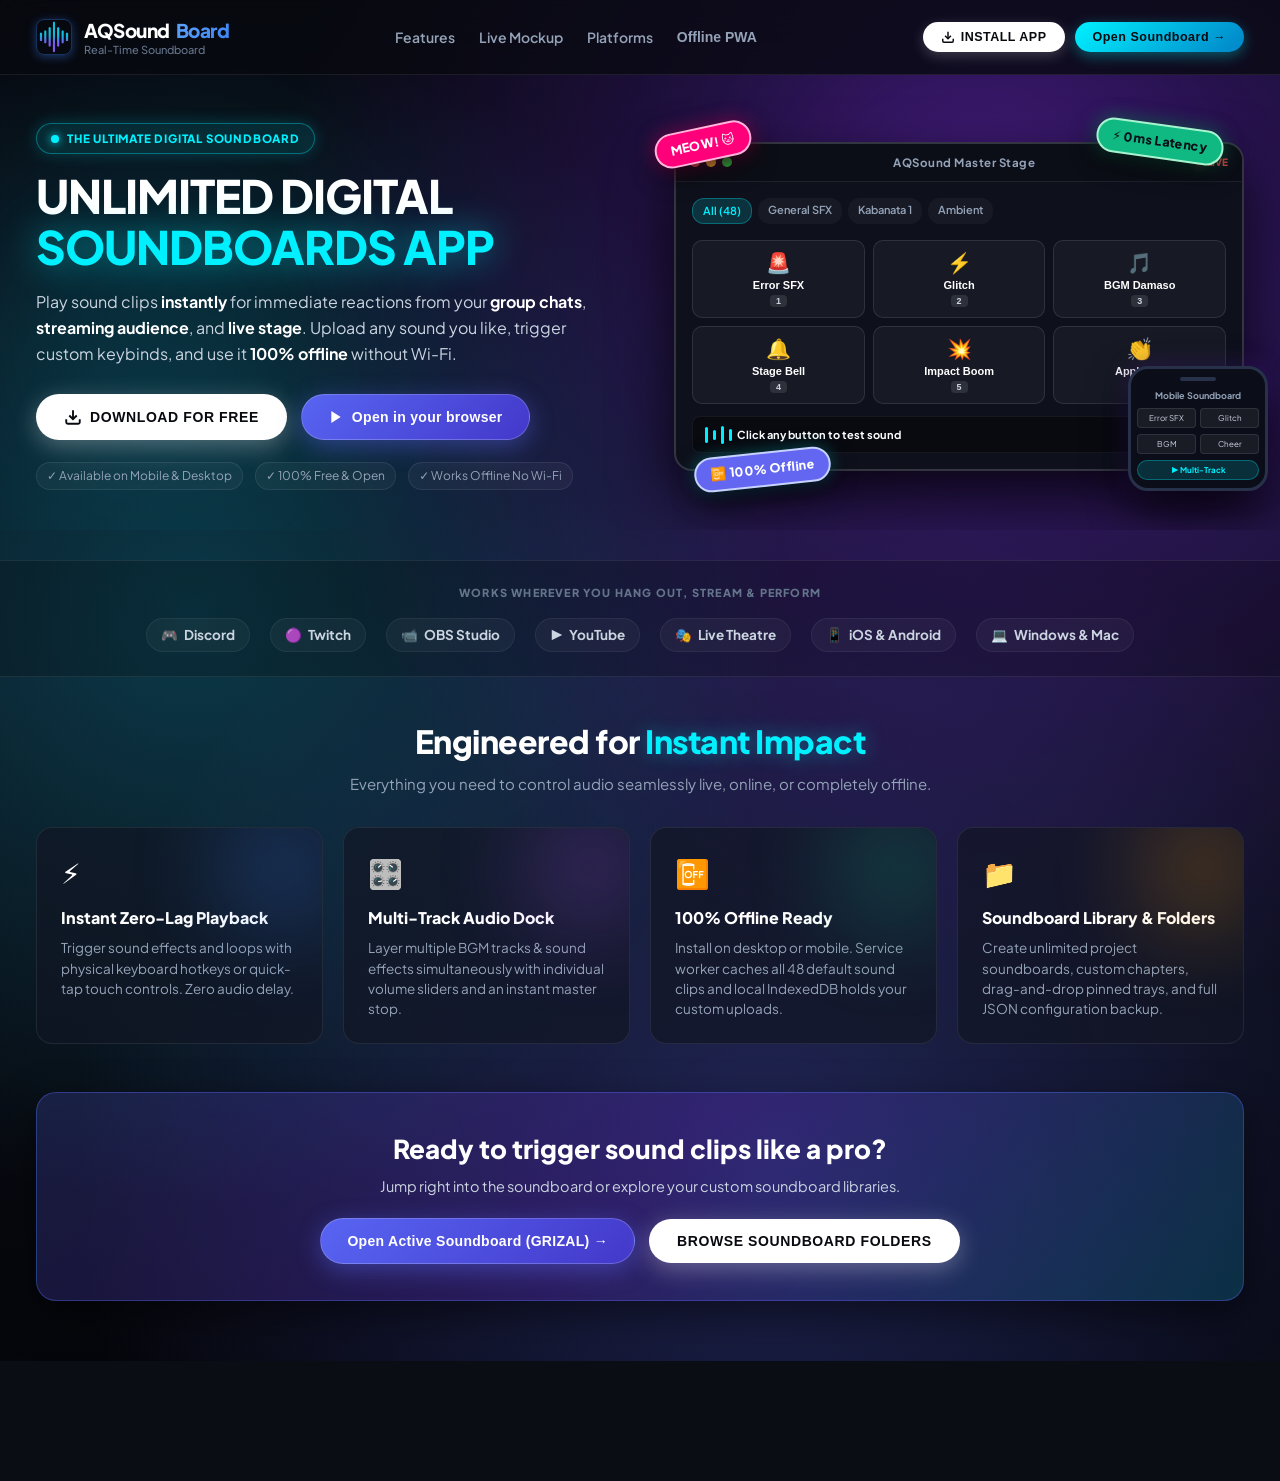
==== commit 3ac26fc6: "Add starting home screen matching Voicemod and Discord landing page with interactive mockups and vie" ====
--- a/index.html
+++ b/index.html
@@ -49,13 +49,20 @@
                 </div>
             </div>
 
-            <!-- View Switcher Tabs (Home Folders vs Soundboard) -->
+            <!-- View Switcher Tabs (Home vs Folders vs Soundboard Stage) -->
             <div class="nav-view-switcher">
-                <button id="navHomeFoldersBtn" class="view-switch-btn active" title="View All Soundboards">
-                    <svg viewBox="0 0 24 24" fill="none" stroke="currentColor" stroke-width="2" width="15" height="15">
+                <button id="navLandingBtn" class="view-switch-btn active" title="Starting Home Page">
+                    <svg viewBox="0 0 24 24" fill="none" stroke="currentColor" stroke-width="2" width="14" height="14">
+                        <path d="M3 9l9-7 9 7v11a2 2 0 0 1-2 2H5a2 2 0 0 1-2-2z"></path>
+                        <polyline points="9 22 9 12 15 12 15 22"></polyline>
+                    </svg>
+                    <span>Home</span>
+                </button>
+                <button id="navHomeFoldersBtn" class="view-switch-btn" title="View All Soundboards">
+                    <svg viewBox="0 0 24 24" fill="none" stroke="currentColor" stroke-width="2" width="14" height="14">
                         <path d="M22 19a2 2 0 0 1-2 2H4a2 2 0 0 1-2-2V5a2 2 0 0 1 2-2h5l2 3h9a2 2 0 0 1 2 2z"></path>
                     </svg>
-                    <span>Home (Soundboards)</span>
+                    <span>Soundboards</span>
                 </button>
                 <button id="navSoundboardBtn" class="view-switch-btn" title="Open Active Soundboard">
                     <span id="activeSbNavIcon">🎭</span>
@@ -217,102 +224,260 @@
         </div>
     </header>
 
-    <!-- Home / Starting Screen (Voicemod Style) -->
-    <section id="homeFoldersView" class="home-folders-view">
-        <!-- Hero Welcome Section -->
-        <div class="voicemod-hero-card">
-            <div class="hero-glow-orb hero-glow-1"></div>
-            <div class="hero-glow-orb hero-glow-2"></div>
-            <div class="hero-inner">
-                <div class="hero-badge-pill">
-                    <span class="hero-sparkle">✨</span>
-                    <span>NEXT-GEN AUDIO MASTER CONTROL</span>
-                </div>
-                <h1 class="hero-headline">
-                    Transform Your Audio With <span class="hero-gradient-text">Instant Sound FX</span>
-                </h1>
-                <p class="hero-subtext">
-                    Play, stream, and trigger custom sound effects and background music with zero latency. Built for live stage control, streaming, gaming, and 100% offline access.
-                </p>
-
-                <!-- Hero Actions -->
-                <div class="hero-actions-row">
-                    <button id="heroLaunchStageBtn" class="hero-btn-primary" type="button" title="Launch Active Soundboard">
-                        <svg viewBox="0 0 24 24" fill="currentColor" width="16" height="16">
-                            <polygon points="5 3 19 12 5 21 5 3"></polygon>
-                        </svg>
-                        <span>Launch Soundboard</span>
-                        <span id="heroActiveNameTag" class="hero-active-tag">GRIZAL</span>
+    <!-- ================= STARTING HOME SCREEN (VOICEMOD & DISCORD STYLE) ================= -->
+    <div id="landingView" class="landing-page-view">
+        <!-- Landing Navbar (Matches Voicemod Image 1 & Discord Image 2) -->
+        <nav class="landing-navbar">
+            <div class="landing-nav-left">
+                <div class="brand">
+                    <img src="AQSoundboard_Logo.png" alt="AQSound Logo" class="brand-logo-img">
+                    <div class="brand-title">
+                        <h1>AQSound <span>Board</span></h1>
+                        <span class="brand-subtitle">Real-Time Soundboard</span>
+                    </div>
+                </div>
+            </div>
+            <div class="landing-nav-links">
+                <a href="#landingFeatures" class="landing-nav-link">Features</a>
+                <a href="#landingMockup" class="landing-nav-link">Live Mockup</a>
+                <a href="#landingPlatforms" class="landing-nav-link">Platforms</a>
+                <button type="button" class="landing-nav-link-btn" id="landingNavOfflineBtn">Offline PWA</button>
+            </div>
+            <div class="landing-nav-actions">
+                <button id="landingNavInstallBtn" class="landing-btn-pill-white" type="button" title="Install Desktop/Mobile App">
+                    <svg viewBox="0 0 24 24" fill="none" stroke="currentColor" stroke-width="2.5" width="14" height="14">
+                        <path d="M21 15v4a2 2 0 0 1-2 2H5a2 2 0 0 1-2-2v-4"></path>
+                        <polyline points="7 10 12 15 17 10"></polyline>
+                        <line x1="12" y1="15" x2="12" y2="3"></line>
+                    </svg>
+                    <span>Install App</span>
+                </button>
+                <button id="landingNavOpenBtn" class="landing-btn-pill-cyan" type="button" title="Open Stage Soundboard">
+                    <span>Open Soundboard →</span>
+                </button>
+            </div>
+        </nav>
+
+        <!-- Hero Section (Split Layout like Voicemod Image 1 & Discord Image 2) -->
+        <section class="landing-hero-section">
+            <div class="landing-glow-orb landing-glow-purple"></div>
+            <div class="landing-glow-orb landing-glow-cyan"></div>
+
+            <div class="landing-hero-container">
+                <!-- Left: Bold Typography & Actions -->
+                <div class="landing-hero-content">
+                    <div class="landing-badge">
+                        <span class="badge-dot"></span>
+                        <span>THE ULTIMATE DIGITAL SOUNDBOARD</span>
+                    </div>
+                    <h1 class="landing-hero-title">
+                        UNLIMITED DIGITAL<br>
+                        <span class="landing-title-cyan">SOUNDBOARDS APP</span>
+                    </h1>
+                    <p class="landing-hero-description">
+                        Play sound clips <strong>instantly</strong> for immediate reactions from your <strong>group chats</strong>, <strong>streaming audience</strong>, and <strong>live stage</strong>. Upload any sound you like, trigger custom keybinds, and use it <strong>100% offline</strong> without Wi-Fi.
+                    </p>
+
+                    <!-- Big CTA Buttons (Matches Image 1 & 2) -->
+                    <div class="landing-cta-group">
+                        <button id="landingDownloadBtn" class="landing-cta-primary-white" type="button">
+                            <svg viewBox="0 0 24 24" fill="none" stroke="currentColor" stroke-width="2.5" width="18" height="18">
+                                <path d="M21 15v4a2 2 0 0 1-2 2H5a2 2 0 0 1-2-2v-4"></path>
+                                <polyline points="7 10 12 15 17 10"></polyline>
+                                <line x1="12" y1="15" x2="12" y2="3"></line>
+                            </svg>
+                            <span>DOWNLOAD FOR FREE</span>
+                        </button>
+                        <button id="landingOpenBrowserBtn" class="landing-cta-secondary-cyan" type="button">
+                            <svg viewBox="0 0 24 24" fill="currentColor" width="16" height="16">
+                                <polygon points="5 3 19 12 5 21 5 3"></polygon>
+                            </svg>
+                            <span>Open in your browser</span>
+                        </button>
+                    </div>
+
+                    <div class="landing-hero-badges-row">
+                        <span class="hero-chip-tag">✓ Available on Mobile & Desktop</span>
+                        <span class="hero-chip-tag">✓ 100% Free & Open</span>
+                        <span class="hero-chip-tag">✓ Works Offline No Wi-Fi</span>
+                    </div>
+                </div>
+
+                <!-- Right: Device Mockup Stage with Live Interactive Sounds (Matches Image 1 & 2) -->
+                <div class="landing-mockup-wrapper" id="landingMockup">
+                    <!-- Floating Sticker Badges (Voicemod style) -->
+                    <div class="floating-sticker sticker-meow">
+                        <span>MEOW! 🐱</span>
+                    </div>
+                    <div class="floating-sticker sticker-zero-lag">
+                        <span>⚡ 0ms Latency</span>
+                    </div>
+                    <div class="floating-sticker sticker-offline">
+                        <span>📴 100% Offline</span>
+                    </div>
+
+                    <!-- Desktop Frame Mockup -->
+                    <div class="mockup-desktop-frame">
+                        <div class="mockup-window-header">
+                            <div class="mockup-dots">
+                                <span class="dot red"></span>
+                                <span class="dot yellow"></span>
+                                <span class="dot green"></span>
+                            </div>
+                            <span class="mockup-window-title">AQSound Master Stage</span>
+                            <div class="mockup-live-indicator">
+                                <span class="live-pulse"></span>
+                                <span>LIVE</span>
+                            </div>
+                        </div>
+
+                        <div class="mockup-soundboard-body">
+                            <div class="mockup-cat-bar">
+                                <span class="mockup-cat active">All (48)</span>
+                                <span class="mockup-cat">General SFX</span>
+                                <span class="mockup-cat">Kabanata 1</span>
+                                <span class="mockup-cat">Ambient</span>
+                            </div>
+
+                            <!-- Interactive Sound Grid Mockup (Users can click to test sounds!) -->
+                            <div class="mockup-sound-grid">
+                                <button type="button" class="mockup-sound-btn" data-sound-id="sound_1" title="Play Error SFX">
+                                    <div class="mockup-btn-icon">🚨</div>
+                                    <span class="mockup-btn-title">Error SFX</span>
+                                    <span class="mockup-btn-key">1</span>
+                                </button>
+                                <button type="button" class="mockup-sound-btn" data-sound-id="sound_2" title="Play Glitch">
+                                    <div class="mockup-btn-icon">⚡</div>
+                                    <span class="mockup-btn-title">Glitch</span>
+                                    <span class="mockup-btn-key">2</span>
+                                </button>
+                                <button type="button" class="mockup-sound-btn" data-sound-id="sound_3" title="Play BGM Damaso">
+                                    <div class="mockup-btn-icon">🎵</div>
+                                    <span class="mockup-btn-title">BGM Damaso</span>
+                                    <span class="mockup-btn-key">3</span>
+                                </button>
+                                <button type="button" class="mockup-sound-btn" data-sound-id="sound_4" title="Play Stage Bell">
+                                    <div class="mockup-btn-icon">🔔</div>
+                                    <span class="mockup-btn-title">Stage Bell</span>
+                                    <span class="mockup-btn-key">4</span>
+                                </button>
+                                <button type="button" class="mockup-sound-btn" data-sound-id="sound_5" title="Play Impact Boom">
+                                    <div class="mockup-btn-icon">💥</div>
+                                    <span class="mockup-btn-title">Impact Boom</span>
+                                    <span class="mockup-btn-key">5</span>
+                                </button>
+                                <button type="button" class="mockup-sound-btn" data-sound-id="sound_6" title="Play Applause">
+                                    <div class="mockup-btn-icon">👏</div>
+                                    <span class="mockup-btn-title">Applause</span>
+                                    <span class="mockup-btn-key">6</span>
+                                </button>
+                            </div>
+
+                            <!-- Mockup Bottom Dock -->
+                            <div class="mockup-bottom-dock">
+                                <div class="mockup-dock-left">
+                                    <span class="soundwave-bar bar-1"></span>
+                                    <span class="soundwave-bar bar-2"></span>
+                                    <span class="soundwave-bar bar-3"></span>
+                                    <span class="soundwave-bar bar-4"></span>
+                                    <span style="font-size: 11px; color:#fff; font-weight:700;">Click any button to test sound</span>
+                                </div>
+                                <button type="button" class="mockup-stop-all" id="mockupStopAllBtn">STOP ALL</button>
+                            </div>
+                        </div>
+                    </div>
+
+                    <!-- Floating Mobile Mockup Frame (Matches Image 1 & 2) -->
+                    <div class="mockup-mobile-frame">
+                        <div class="mobile-notch"></div>
+                        <div class="mobile-screen-content">
+                            <span class="mobile-title">Mobile Soundboard</span>
+                            <div class="mobile-sound-row">
+                                <span class="mini-chip">Error SFX</span>
+                                <span class="mini-chip">Glitch</span>
+                            </div>
+                            <div class="mobile-sound-row">
+                                <span class="mini-chip">BGM</span>
+                                <span class="mini-chip">Cheer</span>
+                            </div>
+                            <div class="mobile-dock-pill">
+                                <span>▶ Multi-Track</span>
+                            </div>
+                        </div>
+                    </div>
+                </div>
+            </div>
+        </section>
+
+        <!-- Platform Integration Banner (Matches Image 1 "OUR PARTNERS" / Image 2) -->
+        <section class="landing-platforms-bar" id="landingPlatforms">
+            <span class="platforms-title">WORKS WHEREVER YOU HANG OUT, STREAM & PERFORM</span>
+            <div class="platforms-row">
+                <span class="platform-item"><span class="platform-icon">🎮</span> Discord</span>
+                <span class="platform-item"><span class="platform-icon">🟣</span> Twitch</span>
+                <span class="platform-item"><span class="platform-icon">📹</span> OBS Studio</span>
+                <span class="platform-item"><span class="platform-icon">▶️</span> YouTube</span>
+                <span class="platform-item"><span class="platform-icon">🎭</span> Live Theatre</span>
+                <span class="platform-item"><span class="platform-icon">📱</span> iOS & Android</span>
+                <span class="platform-item"><span class="platform-icon">💻</span> Windows & Mac</span>
+            </div>
+        </section>
+
+        <!-- Feature Showcase Grid (Voicemod & Discord style) -->
+        <section class="landing-features-section" id="landingFeatures">
+            <div class="section-heading-box">
+                <h2 class="section-big-title">Engineered for <span>Instant Impact</span></h2>
+                <p class="section-sub">Everything you need to control audio seamlessly live, online, or completely offline.</p>
+            </div>
+
+            <div class="landing-features-grid">
+                <div class="landing-feat-card">
+                    <div class="feat-card-glow glow-blue"></div>
+                    <div class="feat-card-icon">⚡</div>
+                    <h3>Instant Zero-Lag Playback</h3>
+                    <p>Trigger sound effects and loops with physical keyboard hotkeys or quick-tap touch controls. Zero audio delay.</p>
+                </div>
+
+                <div class="landing-feat-card">
+                    <div class="feat-card-glow glow-purple"></div>
+                    <div class="feat-card-icon">🎛️</div>
+                    <h3>Multi-Track Audio Dock</h3>
+                    <p>Layer multiple BGM tracks & sound effects simultaneously with individual volume sliders and an instant master stop.</p>
+                </div>
+
+                <div class="landing-feat-card">
+                    <div class="feat-card-glow glow-green"></div>
+                    <div class="feat-card-icon">📴</div>
+                    <h3>100% Offline Ready</h3>
+                    <p>Install on desktop or mobile. Service worker caches all 48 default sound clips and local IndexedDB holds your custom uploads.</p>
+                </div>
+
+                <div class="landing-feat-card">
+                    <div class="feat-card-glow glow-gold"></div>
+                    <div class="feat-card-icon">📁</div>
+                    <h3>Soundboard Library & Folders</h3>
+                    <p>Create unlimited project soundboards, custom chapters, drag-and-drop pinned trays, and full JSON configuration backup.</p>
+                </div>
+            </div>
+
+            <!-- Big Bottom CTA -->
+            <div class="landing-bottom-cta">
+                <h2>Ready to trigger sound clips like a pro?</h2>
+                <p>Jump right into the soundboard or explore your custom soundboard libraries.</p>
+                <div class="bottom-cta-buttons">
+                    <button id="landingBottomLaunchBtn" class="landing-cta-secondary-cyan large" type="button">
+                        <span>Open Active Soundboard (GRIZAL) →</span>
                     </button>
-                    <button id="heroNewFolderBtn" class="hero-btn-secondary" type="button" title="Create New Soundboard">
-                        <svg viewBox="0 0 24 24" fill="none" stroke="currentColor" stroke-width="2.5" width="16" height="16">
-                            <line x1="12" y1="5" x2="12" y2="19"></line>
-                            <line x1="5" y1="12" x2="19" y2="12"></line>
-                        </svg>
-                        <span>+ New Soundboard</span>
+                    <button id="landingBottomFoldersBtn" class="landing-cta-primary-white large" type="button">
+                        <span>Browse Soundboard Folders</span>
                     </button>
-                    <button id="heroPwaInstallBtn" class="hero-btn-install" type="button" title="Install Offline PWA App">
-                        <svg viewBox="0 0 24 24" fill="none" stroke="currentColor" stroke-width="2" width="16" height="16">
-                            <path d="M21 15v4a2 2 0 0 1-2 2H5a2 2 0 0 1-2-2v-4"></path>
-                            <polyline points="7 10 12 15 17 10"></polyline>
-                            <line x1="12" y1="15" x2="12" y2="3"></line>
-                        </svg>
-                        <span>Install App (Offline)</span>
-                    </button>
-                </div>
-
-                <!-- Quick Sound Previews directly on Home Screen -->
-                <div class="hero-quick-preview">
-                    <div class="quick-preview-label">
-                        <span class="preview-dot"></span>
-                        <span>QUICK SOUND PREVIEW:</span>
-                    </div>
-                    <div class="quick-preview-chips">
-                        <button type="button" class="quick-test-chip" data-sound-id="sound_1" title="Play Error SFX">
-                            <span class="chip-play-icon">▶</span>
-                            <span>Error SFX</span>
-                        </button>
-                        <button type="button" class="quick-test-chip" data-sound-id="sound_2" title="Play Glitch SFX">
-                            <span class="chip-play-icon">▶</span>
-                            <span>Glitch</span>
-                        </button>
-                        <button type="button" class="quick-test-chip" data-sound-id="sound_3" title="Play BGM Damaso">
-                            <span class="chip-play-icon">▶</span>
-                            <span>BGM Damaso</span>
-                        </button>
-                        <button type="button" class="quick-test-chip stop-preview" id="heroStopPreviewBtn" title="Stop preview audio">
-                            <span>⏹ Stop</span>
-                        </button>
-                    </div>
-                </div>
-            </div>
-        </div>
-
-        <!-- 4-Feature Highlights Grid (Voicemod style) -->
-        <div class="hero-features-grid">
-            <div class="hero-feature-card">
-                <div class="feature-icon-wrap" style="background: rgba(59, 130, 246, 0.15); color: #60a5fa;">⚡</div>
-                <h4>Instant Zero-Lag Playback</h4>
-                <p>Trigger sound effects and loops with physical keyboard hotkeys or quick-tap touch controls.</p>
-            </div>
-            <div class="hero-feature-card">
-                <div class="feature-icon-wrap" style="background: rgba(168, 85, 247, 0.15); color: #c084fc;">🎛️</div>
-                <h4>Multi-Track Audio Dock</h4>
-                <p>Layer multiple BGM tracks & SFX simultaneously or toggle exclusive Solo mode with master panic stop.</p>
-            </div>
-            <div class="hero-feature-card">
-                <div class="feature-icon-wrap" style="background: rgba(16, 185, 129, 0.15); color: #34d399;">📴</div>
-                <h4>100% Offline Ready</h4>
-                <p>Install on desktop & mobile with PWA caching. Play all 48 default and custom sounds without Wi-Fi.</p>
-            </div>
-            <div class="hero-feature-card">
-                <div class="feature-icon-wrap" style="background: rgba(245, 158, 11, 0.15); color: #fbbf24;">📁</div>
-                <h4>Soundboard Library</h4>
-                <p>Create unlimited project soundboards, custom chapters, drag-and-drop pinned trays, and backups.</p>
-            </div>
-        </div>
-
-        <!-- Folders Header / Library Section -->
+                </div>
+            </div>
+        </section>
+    </div>
+
+    <!-- ================= SOUNDBOARD LIBRARY / FOLDERS VIEW ================= -->
+    <section id="homeFoldersView" class="home-folders-view hidden">
         <div class="home-folders-header">
             <div class="folders-header-left">
                 <h2>📁 Soundboard Library</h2>
--- a/styles.css
+++ b/styles.css
@@ -2208,304 +2208,866 @@
     border-color: rgba(59, 130, 246, 0.3);
 }
 
-/* ================= VOICEMOD-STYLE STARTING HOME SCREEN ================= */
-.voicemod-hero-card {
+/* ================= STARTING HOME SCREEN (VOICEMOD & DISCORD STYLE) ================= */
+.landing-page-view {
     position: relative;
-    background: linear-gradient(135deg, rgba(20, 27, 45, 0.95) 0%, rgba(13, 17, 27, 0.98) 100%);
-    border: 1px solid rgba(59, 130, 246, 0.25);
-    border-radius: var(--radius-xl);
-    padding: 36px 32px;
+    background: #090a10;
+    background: radial-gradient(circle at 80% 20%, rgba(109, 40, 217, 0.45) 0%, transparent 50%),
+                radial-gradient(circle at 15% 45%, rgba(6, 182, 212, 0.25) 0%, transparent 45%),
+                radial-gradient(circle at 60% 85%, rgba(88, 101, 242, 0.3) 0%, transparent 50%),
+                linear-gradient(180deg, #07080f 0%, #0d0f1a 50%, #05060b 100%);
+    min-height: 100vh;
+    color: #ffffff;
+    overflow-x: hidden;
+    padding-bottom: 60px;
+}
+
+/* Landing Top Navigation Bar (Matches Voicemod & Discord) */
+.landing-navbar {
+    display: flex;
+    align-items: center;
+    justify-content: space-between;
+    padding: 16px 36px;
+    background: rgba(9, 10, 16, 0.75);
+    backdrop-filter: blur(20px);
+    -webkit-backdrop-filter: blur(20px);
+    border-bottom: 1px solid rgba(255, 255, 255, 0.08);
+    position: sticky;
+    top: 0;
+    z-index: 100;
+}
+
+.landing-nav-left {
+    display: flex;
+    align-items: center;
+    gap: 16px;
+}
+
+.landing-nav-links {
+    display: flex;
+    align-items: center;
+    gap: 24px;
+}
+
+.landing-nav-link {
+    color: #94a3b8;
+    text-decoration: none;
+    font-size: 14px;
+    font-weight: 600;
+    transition: color 0.2s ease;
+}
+
+.landing-nav-link:hover {
+    color: #ffffff;
+}
+
+.landing-nav-link-btn {
+    background: transparent;
+    border: none;
+    color: #94a3b8;
+    font-size: 14px;
+    font-weight: 600;
+    cursor: pointer;
+    transition: color 0.2s ease;
+}
+
+.landing-nav-link-btn:hover {
+    color: #38bdf8;
+}
+
+.landing-nav-actions {
+    display: flex;
+    align-items: center;
+    gap: 10px;
+}
+
+.landing-btn-pill-white {
+    background: #ffffff;
+    color: #090a10;
+    border: none;
+    padding: 8px 18px;
+    border-radius: 30px;
+    font-size: 12.5px;
+    font-weight: 800;
+    letter-spacing: 0.5px;
+    text-transform: uppercase;
+    cursor: pointer;
+    display: inline-flex;
+    align-items: center;
+    gap: 6px;
+    box-shadow: 0 4px 14px rgba(255, 255, 255, 0.2);
+    transition: all 0.2s ease;
+}
+
+.landing-btn-pill-white:hover {
+    background: #f1f5f9;
+    transform: translateY(-1px);
+    box-shadow: 0 6px 18px rgba(255, 255, 255, 0.3);
+}
+
+.landing-btn-pill-cyan {
+    background: #00f0ff;
+    background: linear-gradient(135deg, #00f0ff 0%, #0284c7 100%);
+    color: #090a10;
+    border: none;
+    padding: 8px 18px;
+    border-radius: 30px;
+    font-size: 12.5px;
+    font-weight: 800;
+    letter-spacing: 0.5px;
+    cursor: pointer;
+    box-shadow: 0 4px 14px rgba(0, 240, 255, 0.35);
+    transition: all 0.2s ease;
+}
+
+.landing-btn-pill-cyan:hover {
+    transform: translateY(-1px);
+    box-shadow: 0 6px 20px rgba(0, 240, 255, 0.5);
+}
+
+/* Landing Hero Section */
+.landing-hero-section {
+    position: relative;
+    padding: 48px 36px 40px;
     overflow: hidden;
-    box-shadow: 0 16px 40px rgba(0, 0, 0, 0.6), 0 0 0 1px rgba(255, 255, 255, 0.05) inset;
-}
-
-.hero-glow-orb {
+}
+
+.landing-glow-orb {
     position: absolute;
     border-radius: 50%;
-    filter: blur(80px);
+    filter: blur(100px);
     pointer-events: none;
     z-index: 0;
-    opacity: 0.45;
-}
-.hero-glow-1 {
-    width: 320px;
-    height: 320px;
-    top: -80px;
-    right: -40px;
-    background: radial-gradient(circle, rgba(59, 130, 246, 0.6), transparent 70%);
-}
-.hero-glow-2 {
-    width: 260px;
-    height: 260px;
-    bottom: -60px;
-    left: -30px;
-    background: radial-gradient(circle, rgba(168, 85, 247, 0.4), transparent 70%);
-}
-
-.hero-inner {
+    opacity: 0.5;
+}
+
+.landing-glow-purple {
+    width: 500px;
+    height: 500px;
+    top: -100px;
+    right: 5%;
+    background: radial-gradient(circle, rgba(147, 51, 234, 0.6), transparent 70%);
+}
+
+.landing-glow-cyan {
+    width: 450px;
+    height: 450px;
+    top: 50px;
+    left: -80px;
+    background: radial-gradient(circle, rgba(6, 182, 212, 0.4), transparent 70%);
+}
+
+.landing-hero-container {
     position: relative;
     z-index: 1;
+    max-width: 1440px;
+    margin: 0 auto;
+    display: grid;
+    grid-template-columns: 1.05fr 1fr;
+    gap: 40px;
+    align-items: center;
+}
+
+/* Left Hero Typography */
+.landing-hero-content {
     display: flex;
     flex-direction: column;
     align-items: flex-start;
-    max-width: 900px;
-}
-
-.hero-badge-pill {
+}
+
+.landing-badge {
     display: inline-flex;
     align-items: center;
-    gap: 6px;
-    background: rgba(59, 130, 246, 0.12);
-    border: 1px solid rgba(59, 130, 246, 0.35);
-    color: #60a5fa;
-    padding: 5px 12px;
-    border-radius: 20px;
-    font-size: 11px;
+    gap: 8px;
+    background: rgba(0, 240, 255, 0.1);
+    border: 1px solid rgba(0, 240, 255, 0.35);
+    color: #00f0ff;
+    padding: 6px 14px;
+    border-radius: 30px;
+    font-size: 11.5px;
     font-weight: 800;
+    letter-spacing: 0.8px;
+    text-transform: uppercase;
+    margin-bottom: 16px;
+    box-shadow: 0 0 16px rgba(0, 240, 255, 0.2);
+}
+
+.badge-dot {
+    width: 8px;
+    height: 8px;
+    border-radius: 50%;
+    background: #00f0ff;
+    box-shadow: 0 0 8px #00f0ff;
+}
+
+.landing-hero-title {
+    font-size: 46px;
+    font-weight: 900;
+    color: #ffffff;
+    line-height: 1.1;
+    letter-spacing: -1px;
+    text-transform: uppercase;
+    margin: 0 0 18px 0;
+}
+
+.landing-title-cyan {
+    color: #00f0ff;
+    text-shadow: 0 0 35px rgba(0, 240, 255, 0.55);
+}
+
+.landing-hero-description {
+    font-size: 16px;
+    color: #cbd5e1;
+    line-height: 1.6;
+    margin: 0 0 28px 0;
+    max-width: 580px;
+}
+
+.landing-hero-description strong {
+    color: #ffffff;
+}
+
+/* Big CTA Buttons (Matches Voicemod Image 1 & Discord Image 2) */
+.landing-cta-group {
+    display: flex;
+    align-items: center;
+    gap: 14px;
+    flex-wrap: wrap;
+    margin-bottom: 22px;
+}
+
+.landing-cta-primary-white {
+    background: #ffffff;
+    color: #090a10;
+    border: none;
+    border-radius: 40px;
+    padding: 14px 28px;
+    font-size: 14px;
+    font-weight: 900;
     letter-spacing: 0.6px;
     text-transform: uppercase;
-    margin-bottom: 14px;
-}
-
-.hero-headline {
-    font-size: 34px;
-    font-weight: 800;
+    cursor: pointer;
+    display: inline-flex;
+    align-items: center;
+    gap: 8px;
+    box-shadow: 0 6px 25px rgba(255, 255, 255, 0.3);
+    transition: all 0.2s cubic-bezier(0.16, 1, 0.3, 1);
+}
+
+.landing-cta-primary-white:hover {
+    background: #f8fafc;
+    transform: translateY(-2px);
+    box-shadow: 0 10px 32px rgba(255, 255, 255, 0.45);
+}
+
+.landing-cta-secondary-cyan {
+    background: #5865f2;
+    background: linear-gradient(135deg, #5865f2 0%, #4338ca 100%);
     color: #ffffff;
-    line-height: 1.2;
-    letter-spacing: -0.5px;
-    margin: 0 0 12px 0;
-}
-
-.hero-gradient-text {
-    background: linear-gradient(135deg, #60a5fa 0%, #38bdf8 50%, #c084fc 100%);
-    -webkit-background-clip: text;
-    -webkit-text-fill-color: transparent;
-}
-
-.hero-subtext {
-    font-size: 15px;
-    color: #94a3b8;
-    line-height: 1.5;
-    margin: 0 0 24px 0;
-    max-width: 680px;
-}
-
-.hero-actions-row {
+    border: 1px solid rgba(255, 255, 255, 0.2);
+    border-radius: 40px;
+    padding: 14px 26px;
+    font-size: 14px;
+    font-weight: 700;
+    letter-spacing: 0.3px;
+    cursor: pointer;
+    display: inline-flex;
+    align-items: center;
+    gap: 8px;
+    box-shadow: 0 6px 25px rgba(88, 101, 242, 0.45);
+    transition: all 0.2s cubic-bezier(0.16, 1, 0.3, 1);
+}
+
+.landing-cta-secondary-cyan:hover {
+    background: linear-gradient(135deg, #6366f1 0%, #4f46e5 100%);
+    transform: translateY(-2px);
+    box-shadow: 0 10px 32px rgba(88, 101, 242, 0.6);
+}
+
+.landing-hero-badges-row {
     display: flex;
     align-items: center;
     gap: 12px;
     flex-wrap: wrap;
-    margin-bottom: 24px;
-}
-
-.hero-btn-primary {
-    background: linear-gradient(135deg, #3b82f6 0%, #1d4ed8 100%);
-    color: #ffffff;
-    border: none;
-    border-radius: var(--radius-md);
-    padding: 12px 22px;
-    font-size: 14px;
-    font-weight: 700;
-    cursor: pointer;
-    display: inline-flex;
-    align-items: center;
-    gap: 8px;
-    box-shadow: 0 4px 16px rgba(59, 130, 246, 0.4);
-    transition: all 0.2s cubic-bezier(0.16, 1, 0.3, 1);
-}
-.hero-btn-primary:hover {
-    transform: translateY(-2px);
-    box-shadow: 0 6px 22px rgba(59, 130, 246, 0.55);
-    background: linear-gradient(135deg, #60a5fa 0%, #2563eb 100%);
-}
-.hero-btn-primary:active {
-    transform: translateY(0);
-}
-.hero-active-tag {
-    background: rgba(255, 255, 255, 0.2);
-    padding: 2px 8px;
-    border-radius: 4px;
-    font-size: 11px;
+}
+
+.hero-chip-tag {
+    font-size: 12px;
+    color: #94a3b8;
+    background: rgba(255, 255, 255, 0.04);
+    border: 1px solid rgba(255, 255, 255, 0.08);
+    padding: 4px 10px;
+    border-radius: 20px;
+}
+
+/* Right Side: Device Mockup Stage with Live Sounds (Matches Image 1 & 2) */
+.landing-mockup-wrapper {
+    position: relative;
+    width: 100%;
+    perspective: 1200px;
+}
+
+/* Floating Stickers (Voicemod style) */
+.floating-sticker {
+    position: absolute;
+    z-index: 10;
+    background: #0f1422;
+    border: 2px solid #00f0ff;
+    color: #00f0ff;
+    padding: 6px 14px;
+    border-radius: 30px;
+    font-size: 12.5px;
     font-weight: 800;
     letter-spacing: 0.5px;
-}
-
-.hero-btn-secondary {
-    background: rgba(255, 255, 255, 0.05);
+    box-shadow: 0 8px 24px rgba(0, 0, 0, 0.7), 0 0 15px rgba(0, 240, 255, 0.35);
+    pointer-events: none;
+    animation: stickerFloat 3s ease-in-out infinite alternate;
+}
+
+.sticker-meow {
+    top: -15px;
+    left: -20px;
+    transform: rotate(-12deg);
+    background: #ff007a;
+    border-color: #ffb4dc;
     color: #ffffff;
-    border: 1px solid rgba(255, 255, 255, 0.15);
-    border-radius: var(--radius-md);
-    padding: 12px 20px;
-    font-size: 13.5px;
+    box-shadow: 0 8px 24px rgba(0, 0, 0, 0.7), 0 0 18px rgba(255, 0, 122, 0.5);
+    animation-delay: 0.3s;
+}
+
+.sticker-zero-lag {
+    top: -18px;
+    right: 20px;
+    transform: rotate(8deg);
+    background: #10b981;
+    border-color: #a7f3d0;
+    color: #0b0f19;
+    box-shadow: 0 8px 24px rgba(0, 0, 0, 0.7), 0 0 18px rgba(16, 185, 129, 0.5);
+    animation-delay: 0.8s;
+}
+
+.sticker-offline {
+    bottom: -15px;
+    left: 20px;
+    transform: rotate(-6deg);
+    background: #6366f1;
+    border-color: #c7d2fe;
+    color: #ffffff;
+    animation-delay: 1.2s;
+}
+
+@keyframes stickerFloat {
+    0% { transform: translateY(0) rotate(-6deg); }
+    100% { transform: translateY(-8px) rotate(-3deg); }
+}
+
+/* Desktop Frame Mockup */
+.mockup-desktop-frame {
+    background: #111422;
+    border: 2px solid rgba(255, 255, 255, 0.14);
+    border-radius: 18px;
+    box-shadow: 0 25px 60px rgba(0, 0, 0, 0.8), 0 0 0 1px rgba(255, 255, 255, 0.08) inset;
+    overflow: hidden;
+    position: relative;
+    transition: transform 0.3s ease;
+}
+
+.mockup-desktop-frame:hover {
+    border-color: rgba(0, 240, 255, 0.4);
+}
+
+.mockup-window-header {
+    background: #0c0e17;
+    padding: 10px 14px;
+    display: flex;
+    align-items: center;
+    justify-content: space-between;
+    border-bottom: 1px solid rgba(255, 255, 255, 0.08);
+}
+
+.mockup-dots {
+    display: flex;
+    gap: 6px;
+}
+
+.mockup-dots .dot {
+    width: 10px;
+    height: 10px;
+    border-radius: 50%;
+}
+.mockup-dots .dot.red { background: #ff5f56; }
+.mockup-dots .dot.yellow { background: #ffbd2e; }
+.mockup-dots .dot.green { background: #27c93f; }
+
+.mockup-window-title {
+    font-size: 11.5px;
     font-weight: 700;
-    cursor: pointer;
-    display: inline-flex;
-    align-items: center;
-    gap: 8px;
-    transition: all 0.2s ease;
-}
-.hero-btn-secondary:hover {
-    background: rgba(255, 255, 255, 0.1);
-    border-color: rgba(255, 255, 255, 0.3);
-    transform: translateY(-1px);
-}
-
-.hero-btn-install {
-    background: rgba(16, 185, 129, 0.1);
-    color: #34d399;
-    border: 1px solid rgba(16, 185, 129, 0.3);
-    border-radius: var(--radius-md);
-    padding: 12px 18px;
-    font-size: 13px;
-    font-weight: 700;
-    cursor: pointer;
-    display: inline-flex;
-    align-items: center;
-    gap: 8px;
-    transition: all 0.2s ease;
-}
-.hero-btn-install:hover {
-    background: rgba(16, 185, 129, 0.2);
-    border-color: #34d399;
-    transform: translateY(-1px);
-}
-
-/* Quick preview chips */
-.hero-quick-preview {
-    display: flex;
-    align-items: center;
-    gap: 10px;
-    flex-wrap: wrap;
-    background: rgba(0, 0, 0, 0.3);
-    border: 1px solid rgba(255, 255, 255, 0.06);
-    padding: 8px 14px;
-    border-radius: 30px;
-}
-.quick-preview-label {
-    display: flex;
-    align-items: center;
-    gap: 6px;
-    font-size: 11px;
-    font-weight: 800;
     color: #94a3b8;
     letter-spacing: 0.5px;
 }
-.preview-dot {
+
+.mockup-live-indicator {
+    display: flex;
+    align-items: center;
+    gap: 5px;
+    font-size: 10px;
+    font-weight: 800;
+    color: #ef4444;
+}
+
+.live-pulse {
     width: 6px;
     height: 6px;
     border-radius: 50%;
-    background: #3b82f6;
-    box-shadow: 0 0 8px #3b82f6;
-}
-.quick-preview-chips {
-    display: flex;
-    align-items: center;
+    background: #ef4444;
+    box-shadow: 0 0 8px #ef4444;
+    animation: livePulseAnim 1.2s infinite;
+}
+
+@keyframes livePulseAnim {
+    0%, 100% { opacity: 1; transform: scale(1); }
+    50% { opacity: 0.4; transform: scale(0.85); }
+}
+
+.mockup-soundboard-body {
+    padding: 16px;
+    background: rgba(14, 17, 28, 0.95);
+    display: flex;
+    flex-direction: column;
+    gap: 12px;
+}
+
+.mockup-cat-bar {
+    display: flex;
     gap: 6px;
-    flex-wrap: wrap;
-}
-.quick-test-chip {
-    background: rgba(255, 255, 255, 0.06);
-    border: 1px solid rgba(255, 255, 255, 0.12);
-    color: #f1f5f9;
-    padding: 5px 12px;
-    border-radius: 16px;
-    font-size: 12px;
+    overflow-x: auto;
+    padding-bottom: 4px;
+}
+
+.mockup-cat {
+    padding: 4px 10px;
+    border-radius: 12px;
+    font-size: 11px;
     font-weight: 600;
-    cursor: pointer;
-    display: inline-flex;
+    color: #94a3b8;
+    background: rgba(255, 255, 255, 0.04);
+}
+
+.mockup-cat.active {
+    background: rgba(0, 240, 255, 0.15);
+    color: #00f0ff;
+    border: 1px solid rgba(0, 240, 255, 0.3);
+}
+
+/* Sound Buttons inside mockup */
+.mockup-sound-grid {
+    display: grid;
+    grid-template-columns: repeat(3, 1fr);
+    gap: 8px;
+}
+
+.mockup-sound-btn {
+    background: rgba(255, 255, 255, 0.04);
+    border: 1px solid rgba(255, 255, 255, 0.1);
+    border-radius: 10px;
+    padding: 10px 8px;
+    display: flex;
+    flex-direction: column;
+    align-items: center;
+    gap: 4px;
+    cursor: pointer;
+    transition: all 0.15s ease;
+    text-align: center;
+}
+
+.mockup-sound-btn:hover {
+    background: rgba(0, 240, 255, 0.12);
+    border-color: #00f0ff;
+    transform: translateY(-2px);
+    box-shadow: 0 4px 16px rgba(0, 240, 255, 0.25);
+}
+
+.mockup-btn-icon {
+    font-size: 20px;
+}
+
+.mockup-btn-title {
+    font-size: 11px;
+    font-weight: 700;
+    color: #ffffff;
+    white-space: nowrap;
+    overflow: hidden;
+    text-overflow: ellipsis;
+    max-width: 80px;
+}
+
+.mockup-btn-key {
+    background: rgba(255, 255, 255, 0.1);
+    color: #cbd5e1;
+    font-size: 9px;
+    font-weight: 800;
+    padding: 1px 6px;
+    border-radius: 4px;
+}
+
+.mockup-bottom-dock {
+    display: flex;
+    align-items: center;
+    justify-content: space-between;
+    padding: 8px 12px;
+    background: rgba(0, 0, 0, 0.4);
+    border-radius: 8px;
+    border: 1px solid rgba(255, 255, 255, 0.06);
+}
+
+.mockup-dock-left {
+    display: flex;
     align-items: center;
     gap: 5px;
-    transition: all 0.15s ease;
-}
-.quick-test-chip:hover {
-    background: rgba(59, 130, 246, 0.2);
-    border-color: #3b82f6;
-    color: #ffffff;
-    transform: translateY(-1px);
-}
-.quick-test-chip.stop-preview {
-    background: rgba(239, 68, 68, 0.12);
-    border-color: rgba(239, 68, 68, 0.3);
-    color: #f87171;
-}
-.quick-test-chip.stop-preview:hover {
-    background: rgba(239, 68, 68, 0.25);
+}
+
+.soundwave-bar {
+    width: 3px;
+    height: 12px;
+    background: #00f0ff;
+    border-radius: 2px;
+    animation: waveBarAnim 1s ease-in-out infinite alternate;
+}
+.soundwave-bar.bar-1 { animation-delay: 0.1s; height: 16px; }
+.soundwave-bar.bar-2 { animation-delay: 0.3s; height: 10px; }
+.soundwave-bar.bar-3 { animation-delay: 0.2s; height: 18px; }
+.soundwave-bar.bar-4 { animation-delay: 0.4s; height: 12px; }
+
+@keyframes waveBarAnim {
+    0% { transform: scaleY(0.4); }
+    100% { transform: scaleY(1.3); }
+}
+
+.mockup-stop-all {
+    background: #ef4444;
     color: #fff;
-}
-
-/* Feature Highlights Grid */
-.hero-features-grid {
-    display: grid;
-    grid-template-columns: repeat(auto-fit, minmax(250px, 1fr));
-    gap: 16px;
-}
-.hero-feature-card {
-    background: rgba(18, 24, 36, 0.65);
-    border: 1px solid rgba(255, 255, 255, 0.07);
-    border-radius: var(--radius-lg);
-    padding: 18px 20px;
+    border: none;
+    border-radius: 6px;
+    padding: 4px 10px;
+    font-size: 10px;
+    font-weight: 800;
+    cursor: pointer;
+}
+
+/* Floating Mobile Mockup Frame (Matches Image 1 & 2) */
+.mockup-mobile-frame {
+    position: absolute;
+    bottom: -20px;
+    right: -24px;
+    width: 140px;
+    background: #0b0d18;
+    border: 3px solid #27314a;
+    border-radius: 20px;
+    padding: 8px 6px;
+    box-shadow: 0 16px 40px rgba(0, 0, 0, 0.8), 0 0 25px rgba(109, 40, 217, 0.3);
+    z-index: 5;
+    animation: mobileFloat 3.5s ease-in-out infinite alternate;
+}
+
+@keyframes mobileFloat {
+    0% { transform: translateY(0); }
+    100% { transform: translateY(-10px); }
+}
+
+.mobile-notch {
+    width: 36px;
+    height: 4px;
+    background: #27314a;
+    border-radius: 4px;
+    margin: 0 auto 8px auto;
+}
+
+.mobile-screen-content {
     display: flex;
     flex-direction: column;
     gap: 6px;
+}
+
+.mobile-title {
+    font-size: 9px;
+    font-weight: 700;
+    color: #94a3b8;
+    text-align: center;
+}
+
+.mobile-sound-row {
+    display: flex;
+    gap: 4px;
+}
+
+.mini-chip {
+    flex: 1;
+    background: rgba(255, 255, 255, 0.06);
+    border: 1px solid rgba(255, 255, 255, 0.1);
+    border-radius: 4px;
+    font-size: 8px;
+    color: #cbd5e1;
+    padding: 3px;
+    text-align: center;
+    white-space: nowrap;
+    overflow: hidden;
+    text-overflow: ellipsis;
+}
+
+.mobile-dock-pill {
+    background: rgba(0, 240, 255, 0.15);
+    border: 1px solid rgba(0, 240, 255, 0.3);
+    border-radius: 10px;
+    font-size: 8px;
+    color: #00f0ff;
+    padding: 3px;
+    text-align: center;
+    font-weight: 700;
+}
+
+/* Platform Integration Bar (Matches Image 1 "OUR PARTNERS") */
+.landing-platforms-bar {
+    max-width: 1440px;
+    margin: 30px auto;
+    padding: 24px 36px;
+    text-align: center;
+    border-top: 1px solid rgba(255, 255, 255, 0.08);
+    border-bottom: 1px solid rgba(255, 255, 255, 0.08);
+    background: rgba(0, 0, 0, 0.2);
+}
+
+.platforms-title {
+    display: block;
+    font-size: 11px;
+    font-weight: 800;
+    color: #64748b;
+    letter-spacing: 1.2px;
+    text-transform: uppercase;
+    margin-bottom: 16px;
+}
+
+.platforms-row {
+    display: flex;
+    align-items: center;
+    justify-content: center;
+    gap: 20px;
+    flex-wrap: wrap;
+}
+
+.platform-item {
+    display: flex;
+    align-items: center;
+    gap: 6px;
+    font-size: 13.5px;
+    font-weight: 700;
+    color: #cbd5e1;
+    background: rgba(255, 255, 255, 0.04);
+    border: 1px solid rgba(255, 255, 255, 0.06);
+    padding: 6px 14px;
+    border-radius: 20px;
+    transition: all 0.2s ease;
+}
+
+.platform-item:hover {
+    color: #00f0ff;
+    border-color: rgba(0, 240, 255, 0.3);
+    background: rgba(0, 240, 255, 0.08);
+    transform: translateY(-1px);
+}
+
+/* Feature Showcase Grid */
+.landing-features-section {
+    max-width: 1440px;
+    margin: 40px auto 0 auto;
+    padding: 0 36px;
+}
+
+.section-heading-box {
+    text-align: center;
+    margin-bottom: 32px;
+}
+
+.section-big-title {
+    font-size: 32px;
+    font-weight: 900;
+    color: #ffffff;
+    letter-spacing: -0.5px;
+    margin: 0 0 8px 0;
+}
+
+.section-big-title span {
+    color: #00f0ff;
+    text-shadow: 0 0 20px rgba(0, 240, 255, 0.4);
+}
+
+.section-sub {
+    font-size: 15px;
+    color: #94a3b8;
+    margin: 0;
+}
+
+.landing-features-grid {
+    display: grid;
+    grid-template-columns: repeat(auto-fit, minmax(280px, 1fr));
+    gap: 20px;
+    margin-bottom: 48px;
+}
+
+.landing-feat-card {
+    position: relative;
+    background: rgba(18, 22, 36, 0.7);
+    border: 1px solid rgba(255, 255, 255, 0.08);
+    border-radius: 16px;
+    padding: 24px;
+    overflow: hidden;
     transition: transform 0.2s ease, border-color 0.2s ease;
 }
-.hero-feature-card:hover {
-    transform: translateY(-2px);
-    border-color: rgba(59, 130, 246, 0.3);
-}
-.feature-icon-wrap {
-    width: 36px;
-    height: 36px;
-    border-radius: 10px;
+
+.landing-feat-card:hover {
+    transform: translateY(-3px);
+    border-color: rgba(0, 240, 255, 0.3);
+}
+
+.feat-card-glow {
+    position: absolute;
+    width: 120px;
+    height: 120px;
+    border-radius: 50%;
+    filter: blur(50px);
+    top: -20px;
+    right: -20px;
+    opacity: 0.3;
+}
+.feat-card-glow.glow-blue { background: #3b82f6; }
+.feat-card-glow.glow-purple { background: #a855f7; }
+.feat-card-glow.glow-green { background: #10b981; }
+.feat-card-glow.glow-gold { background: #f59e0b; }
+
+.feat-card-icon {
+    font-size: 28px;
+    margin-bottom: 12px;
+}
+
+.landing-feat-card h3 {
+    font-size: 16px;
+    font-weight: 800;
+    color: #ffffff;
+    margin: 0 0 8px 0;
+}
+
+.landing-feat-card p {
+    font-size: 13.5px;
+    color: #94a3b8;
+    line-height: 1.5;
+    margin: 0;
+}
+
+/* Bottom CTA Card */
+.landing-bottom-cta {
+    background: linear-gradient(135deg, rgba(88, 101, 242, 0.2) 0%, rgba(109, 40, 217, 0.25) 50%, rgba(6, 182, 212, 0.2) 100%);
+    border: 1px solid rgba(88, 101, 242, 0.4);
+    border-radius: 20px;
+    padding: 36px 30px;
+    text-align: center;
+    box-shadow: 0 15px 40px rgba(0, 0, 0, 0.5);
+}
+
+.landing-bottom-cta h2 {
+    font-size: 26px;
+    font-weight: 900;
+    color: #ffffff;
+    margin: 0 0 8px 0;
+}
+
+.landing-bottom-cta p {
+    font-size: 14.5px;
+    color: #cbd5e1;
+    margin: 0 0 20px 0;
+}
+
+.bottom-cta-buttons {
     display: flex;
     align-items: center;
     justify-content: center;
-    font-size: 18px;
-    margin-bottom: 6px;
-}
-.hero-feature-card h4 {
-    font-size: 14px;
-    font-weight: 700;
-    color: #ffffff;
-    margin: 0;
-}
-.hero-feature-card p {
-    font-size: 12.5px;
-    color: #94a3b8;
-    line-height: 1.45;
-    margin: 0;
+    gap: 14px;
+    flex-wrap: wrap;
+}
+
+/* Hide in-app header and docked stage trays when on starting landing view */
+body.is-landing-view .app-header,
+body.is-landing-view .general-sfx-tray,
+body.is-landing-view .bottom-player-dock,
+body.is-landing-view .stage-bottom-bar,
+body.is-landing-view .playback-bar {
+    display: none !important;
+}
+
+.mockup-sound-btn.playing {
+    background: rgba(0, 240, 255, 0.28) !important;
+    border-color: #00f0ff !important;
+    box-shadow: 0 0 20px rgba(0, 240, 255, 0.7) !important;
+    transform: scale(0.96) !important;
+}
+
+/* Responsive adjustments for Landing Screen */
+@media (max-width: 1024px) {
+    .landing-hero-container {
+        grid-template-columns: 1fr;
+        gap: 40px;
+    }
+    .landing-hero-title {
+        font-size: 38px;
+    }
+    .mockup-mobile-frame {
+        right: 10px;
+    }
 }
 
 @media (max-width: 768px) {
-    .voicemod-hero-card {
-        padding: 24px 16px;
-    }
-    .hero-headline {
-        font-size: 24px;
-    }
-    .hero-subtext {
-        font-size: 13.5px;
-        margin-bottom: 18px;
-    }
-    .hero-actions-row {
+    .landing-navbar {
+        padding: 12px 16px;
+    }
+    .landing-nav-links {
+        display: none; /* Mobile navigation uses direct CTA */
+    }
+    .landing-hero-section {
+        padding: 30px 16px 20px;
+    }
+    .landing-hero-title {
+        font-size: 28px;
+    }
+    .landing-hero-description {
+        font-size: 14px;
+    }
+    .landing-cta-group {
         flex-direction: column;
         align-items: stretch;
-        gap: 8px;
-    }
-    .hero-actions-row button {
+    }
+    .landing-cta-group button {
         width: 100%;
         justify-content: center;
     }
-    .hero-quick-preview {
-        flex-direction: column;
-        align-items: flex-start;
-        border-radius: 12px;
+    .mockup-desktop-frame {
         width: 100%;
-        box-sizing: border-box;
-    }
-    .hero-features-grid {
+    }
+    .mockup-mobile-frame {
+        display: none; /* On phones, keep focus on the interactive soundboard mockup */
+    }
+    .platforms-row {
+        gap: 8px;
+    }
+    .platform-item {
+        font-size: 12px;
+        padding: 4px 10px;
+    }
+    .landing-features-section {
+        padding: 0 16px;
+    }
+    .landing-features-grid {
         grid-template-columns: 1fr;
-        gap: 10px;
+    }
+    .section-big-title {
+        font-size: 24px;
     }
 }
 
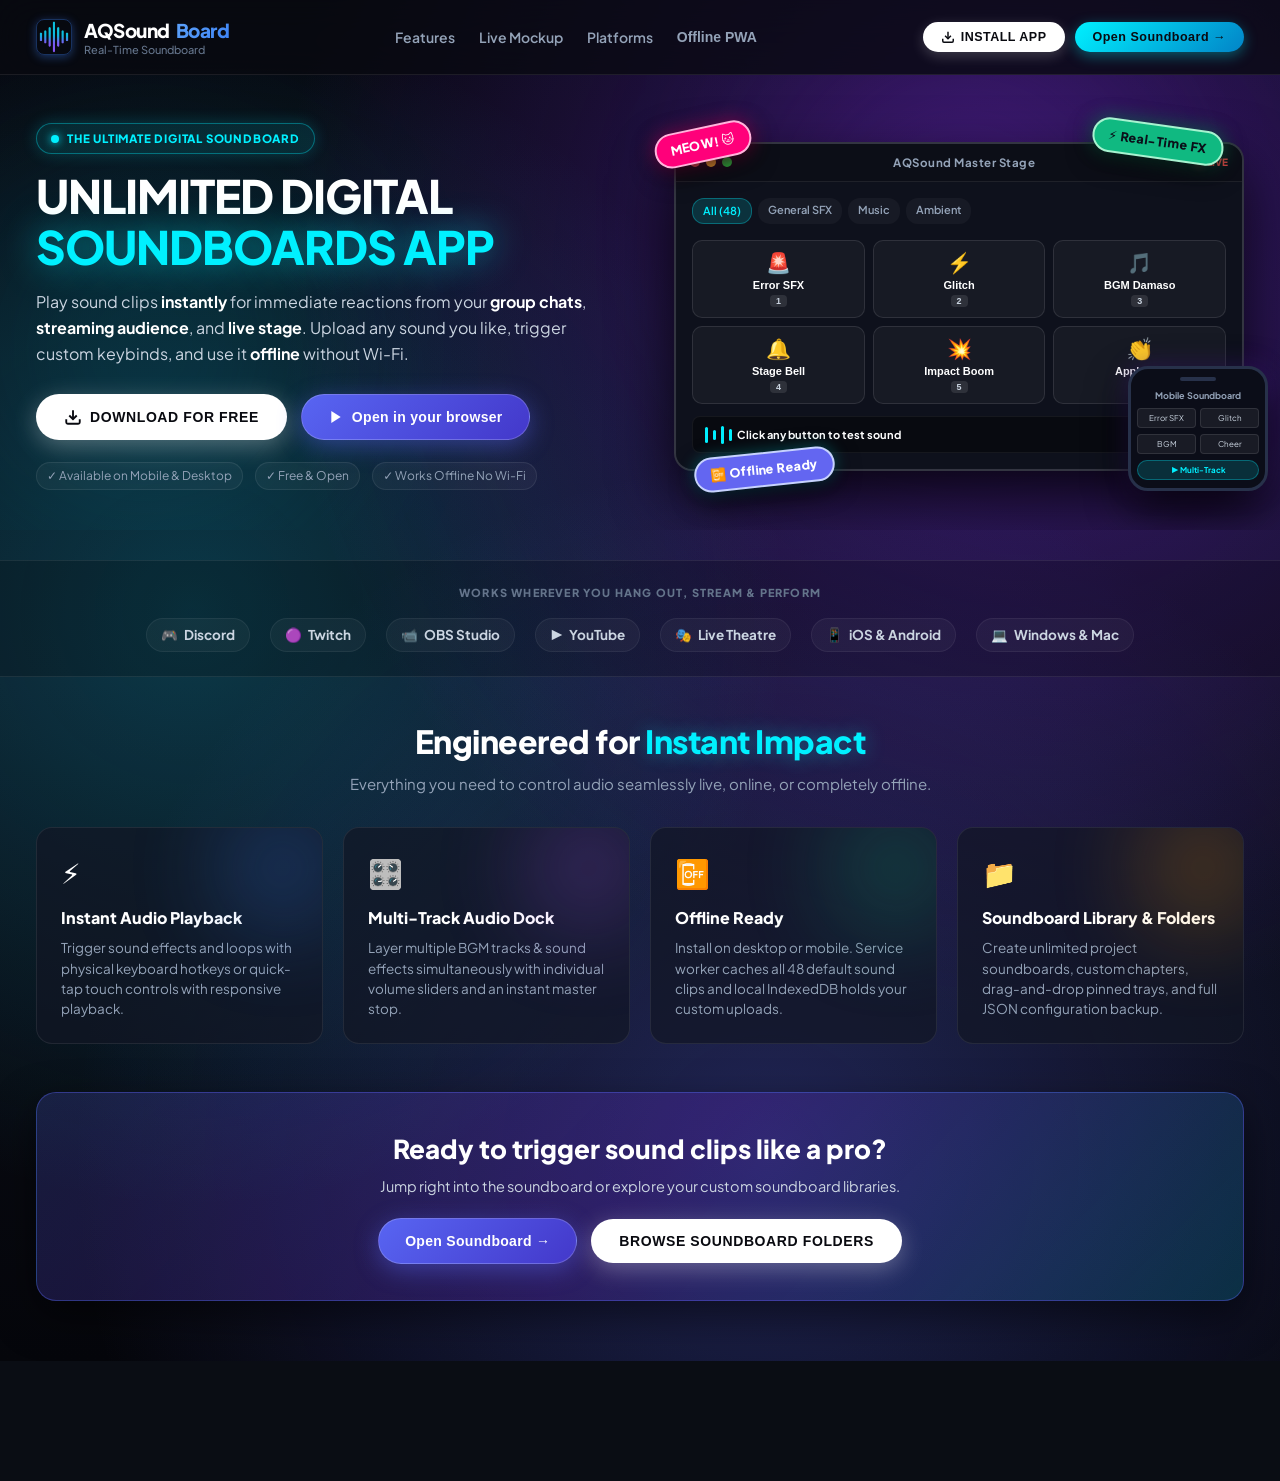
==== commit 1e263015: "Remove exaggerated claims (100%, zero-lag) and privatize Grizal references from public UI" ====
--- a/index.html
+++ b/index.html
@@ -66,7 +66,7 @@
                 </button>
                 <button id="navSoundboardBtn" class="view-switch-btn" title="Open Active Soundboard">
                     <span id="activeSbNavIcon">🎭</span>
-                    <span id="activeSoundboardNavLabel">GRIZAL</span>
+                    <span id="activeSoundboardNavLabel">Soundboard</span>
                 </button>
             </div>
             
@@ -275,7 +275,7 @@
                         <span class="landing-title-cyan">SOUNDBOARDS APP</span>
                     </h1>
                     <p class="landing-hero-description">
-                        Play sound clips <strong>instantly</strong> for immediate reactions from your <strong>group chats</strong>, <strong>streaming audience</strong>, and <strong>live stage</strong>. Upload any sound you like, trigger custom keybinds, and use it <strong>100% offline</strong> without Wi-Fi.
+                        Play sound clips <strong>instantly</strong> for immediate reactions from your <strong>group chats</strong>, <strong>streaming audience</strong>, and <strong>live stage</strong>. Upload any sound you like, trigger custom keybinds, and use it <strong>offline</strong> without Wi-Fi.
                     </p>
 
                     <!-- Big CTA Buttons (Matches Image 1 & 2) -->
@@ -298,7 +298,7 @@
 
                     <div class="landing-hero-badges-row">
                         <span class="hero-chip-tag">✓ Available on Mobile & Desktop</span>
-                        <span class="hero-chip-tag">✓ 100% Free & Open</span>
+                        <span class="hero-chip-tag">✓ Free & Open</span>
                         <span class="hero-chip-tag">✓ Works Offline No Wi-Fi</span>
                     </div>
                 </div>
@@ -310,10 +310,10 @@
                         <span>MEOW! 🐱</span>
                     </div>
                     <div class="floating-sticker sticker-zero-lag">
-                        <span>⚡ 0ms Latency</span>
+                        <span>⚡ Real-Time FX</span>
                     </div>
                     <div class="floating-sticker sticker-offline">
-                        <span>📴 100% Offline</span>
+                        <span>📴 Offline Ready</span>
                     </div>
 
                     <!-- Desktop Frame Mockup -->
@@ -335,7 +335,7 @@
                             <div class="mockup-cat-bar">
                                 <span class="mockup-cat active">All (48)</span>
                                 <span class="mockup-cat">General SFX</span>
-                                <span class="mockup-cat">Kabanata 1</span>
+                                <span class="mockup-cat">Music</span>
                                 <span class="mockup-cat">Ambient</span>
                             </div>
 
@@ -434,8 +434,8 @@
                 <div class="landing-feat-card">
                     <div class="feat-card-glow glow-blue"></div>
                     <div class="feat-card-icon">⚡</div>
-                    <h3>Instant Zero-Lag Playback</h3>
-                    <p>Trigger sound effects and loops with physical keyboard hotkeys or quick-tap touch controls. Zero audio delay.</p>
+                    <h3>Instant Audio Playback</h3>
+                    <p>Trigger sound effects and loops with physical keyboard hotkeys or quick-tap touch controls with responsive playback.</p>
                 </div>
 
                 <div class="landing-feat-card">
@@ -448,7 +448,7 @@
                 <div class="landing-feat-card">
                     <div class="feat-card-glow glow-green"></div>
                     <div class="feat-card-icon">📴</div>
-                    <h3>100% Offline Ready</h3>
+                    <h3>Offline Ready</h3>
                     <p>Install on desktop or mobile. Service worker caches all 48 default sound clips and local IndexedDB holds your custom uploads.</p>
                 </div>
 
@@ -466,7 +466,7 @@
                 <p>Jump right into the soundboard or explore your custom soundboard libraries.</p>
                 <div class="bottom-cta-buttons">
                     <button id="landingBottomLaunchBtn" class="landing-cta-secondary-cyan large" type="button">
-                        <span>Open Active Soundboard (GRIZAL) →</span>
+                        <span>Open Soundboard →</span>
                     </button>
                     <button id="landingBottomFoldersBtn" class="landing-cta-primary-white large" type="button">
                         <span>Browse Soundboard Folders</span>
@@ -481,7 +481,7 @@
         <div class="home-folders-header">
             <div class="folders-header-left">
                 <h2>📁 Soundboard Library</h2>
-                <p>Select a soundboard folder (e.g. <strong>GRIZAL</strong>) to enter its categories and sound buttons, or create a new soundboard folder.</p>
+                <p>Select a soundboard folder to enter its categories and sound buttons, or create a new soundboard folder.</p>
             </div>
             <div class="folders-header-right">
                 <button id="createFolderBtn" class="primary-btn">
@@ -886,7 +886,7 @@
 
                 <div class="settings-section">
                     <h3>📱 Offline App & Audio Storage</h3>
-                    <p>Install AQSound to your computer or mobile home screen. Enjoy zero-latency audio, fullscreen stage view, and 100% offline access with no internet needed.</p>
+                    <p>Install AQSound to your computer or mobile home screen. Enjoy responsive audio, fullscreen stage view, and offline access without internet.</p>
                     <div class="settings-actions" style="align-items:center; gap:12px; flex-wrap:wrap; margin-bottom: 12px;">
                         <button id="settingsInstallBtn" class="pill-btn highlight" type="button">
                             <svg viewBox="0 0 24 24" fill="none" stroke="currentColor" stroke-width="2" width="16" height="16">
@@ -1279,7 +1279,7 @@
             </div>
             <div class="pwa-banner-text">
                 <strong class="pwa-banner-title">Install AQSound App</strong>
-                <p class="pwa-banner-desc">Get standalone fullscreen playback on your home screen. Works 100% offline.</p>
+                <p class="pwa-banner-desc">Get standalone fullscreen playback on your home screen. Works offline without internet.</p>
             </div>
             <div class="pwa-banner-actions">
                 <button type="button" id="pwaBannerInstallBtn" class="pwa-btn-install">INSTALL</button>
@@ -1300,7 +1300,7 @@
                     <img src="AQSoundboard_Logo.png" alt="AQSound Logo" class="pwa-guide-logo">
                     <div>
                         <h3 style="margin:0 0 4px 0; color:#fff;">AQSound Board</h3>
-                        <p class="pwa-guide-subtitle">Standalone Audio Player & 100% Offline Soundboard</p>
+                        <p class="pwa-guide-subtitle">Standalone Audio Player & Offline Soundboard</p>
                     </div>
                 </div>
                 
@@ -1329,8 +1329,8 @@
                 </div>
 
                 <div class="pwa-offline-features">
-                    <div class="pwa-feature"><span class="check-icon">✓</span> 100% Offline Playback</div>
-                    <div class="pwa-feature"><span class="check-icon">✓</span> Zero Lag Audio Response</div>
+                    <div class="pwa-feature"><span class="check-icon">✓</span> Offline Playback</div>
+                    <div class="pwa-feature"><span class="check-icon">✓</span> Responsive Audio Playback</div>
                     <div class="pwa-feature"><span class="check-icon">✓</span> Retains Custom Sounds & Keybinds</div>
                 </div>
             </div>
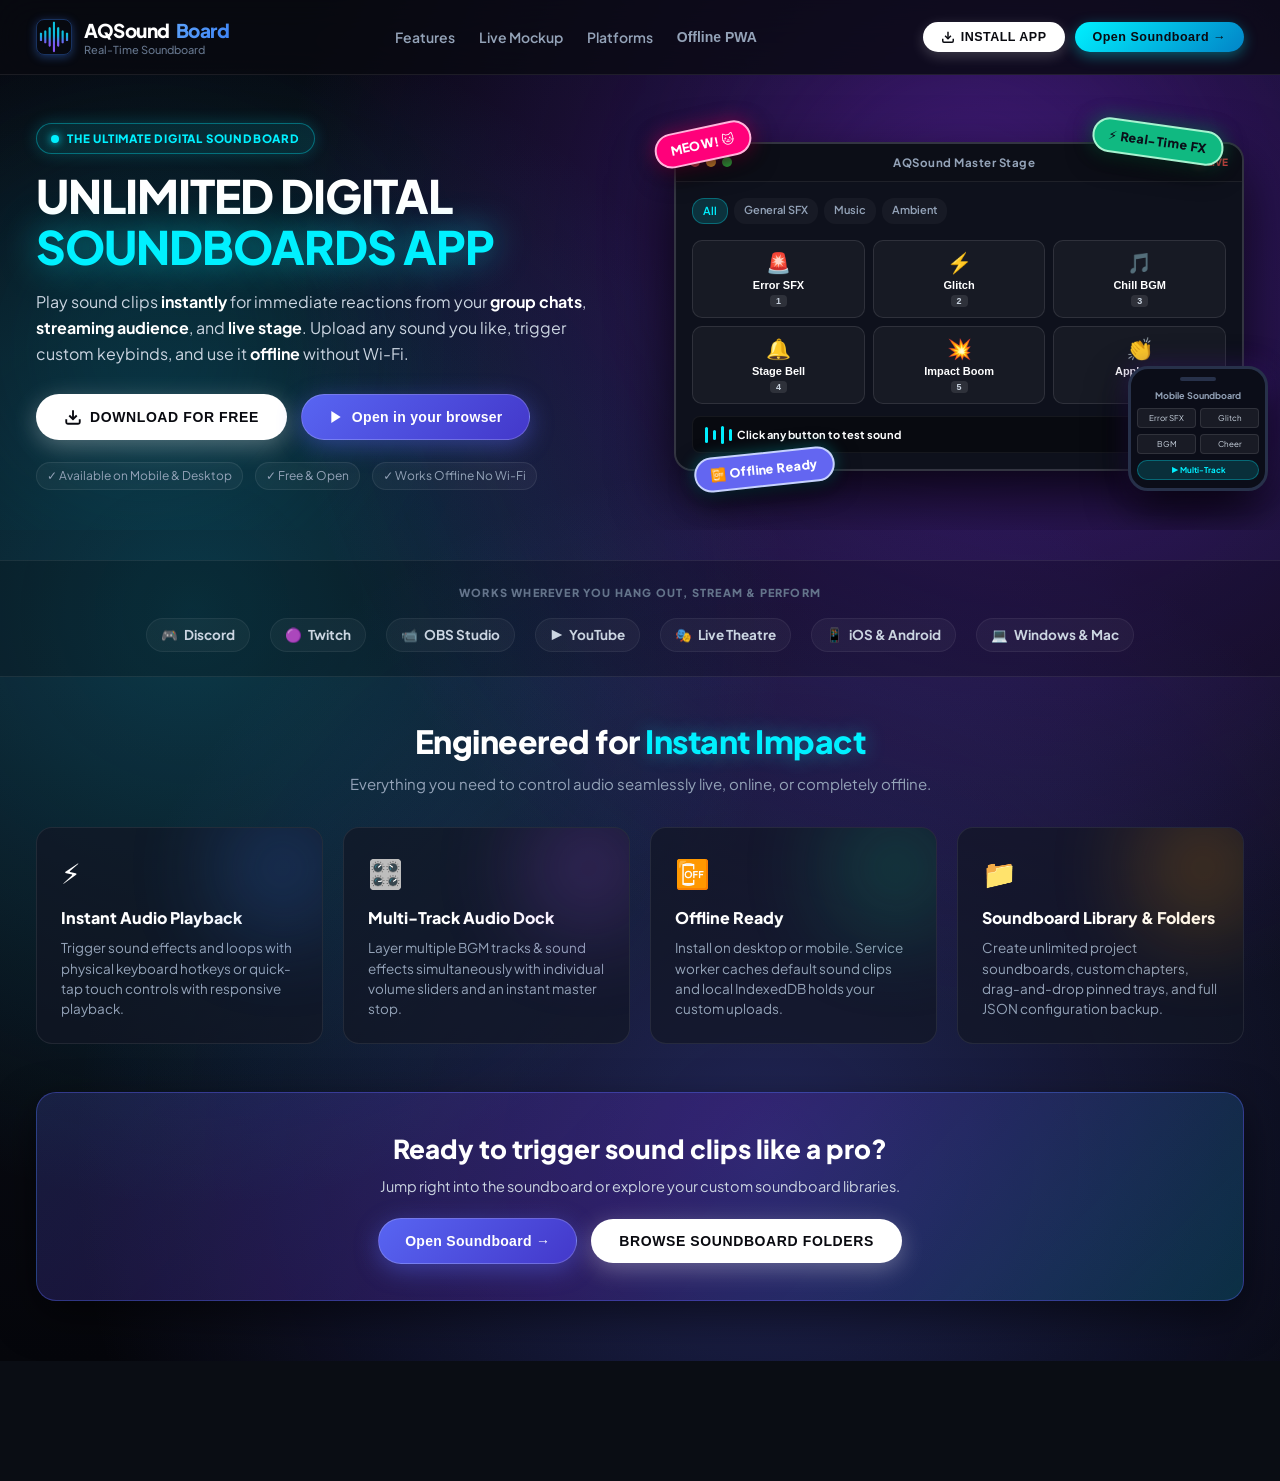
==== commit 501495eb: "Replace private BGM Damaso with Chill BGM and remove 48 track count from public mockup" ====
--- a/index.html
+++ b/index.html
@@ -73,7 +73,7 @@
             <div class="status-chips">
                 <div class="status-chip" id="soundCountChip">
                     <span class="chip-label">Sounds:</span>
-                    <strong id="totalSoundsCount">48</strong>
+                    <strong id="totalSoundsCount">0</strong>
                 </div>
                 <div class="status-chip playing-chip" id="playingCountChip">
                     <span class="chip-dot"></span>
@@ -333,7 +333,7 @@
 
                         <div class="mockup-soundboard-body">
                             <div class="mockup-cat-bar">
-                                <span class="mockup-cat active">All (48)</span>
+                                <span class="mockup-cat active">All</span>
                                 <span class="mockup-cat">General SFX</span>
                                 <span class="mockup-cat">Music</span>
                                 <span class="mockup-cat">Ambient</span>
@@ -351,9 +351,9 @@
                                     <span class="mockup-btn-title">Glitch</span>
                                     <span class="mockup-btn-key">2</span>
                                 </button>
-                                <button type="button" class="mockup-sound-btn" data-sound-id="sound_3" title="Play BGM Damaso">
+                                <button type="button" class="mockup-sound-btn" data-sound-id="sound_34" title="Play Chill BGM">
                                     <div class="mockup-btn-icon">🎵</div>
-                                    <span class="mockup-btn-title">BGM Damaso</span>
+                                    <span class="mockup-btn-title">Chill BGM</span>
                                     <span class="mockup-btn-key">3</span>
                                 </button>
                                 <button type="button" class="mockup-sound-btn" data-sound-id="sound_4" title="Play Stage Bell">
@@ -449,7 +449,7 @@
                     <div class="feat-card-glow glow-green"></div>
                     <div class="feat-card-icon">📴</div>
                     <h3>Offline Ready</h3>
-                    <p>Install on desktop or mobile. Service worker caches all 48 default sound clips and local IndexedDB holds your custom uploads.</p>
+                    <p>Install on desktop or mobile. Service worker caches default sound clips and local IndexedDB holds your custom uploads.</p>
                 </div>
 
                 <div class="landing-feat-card">
